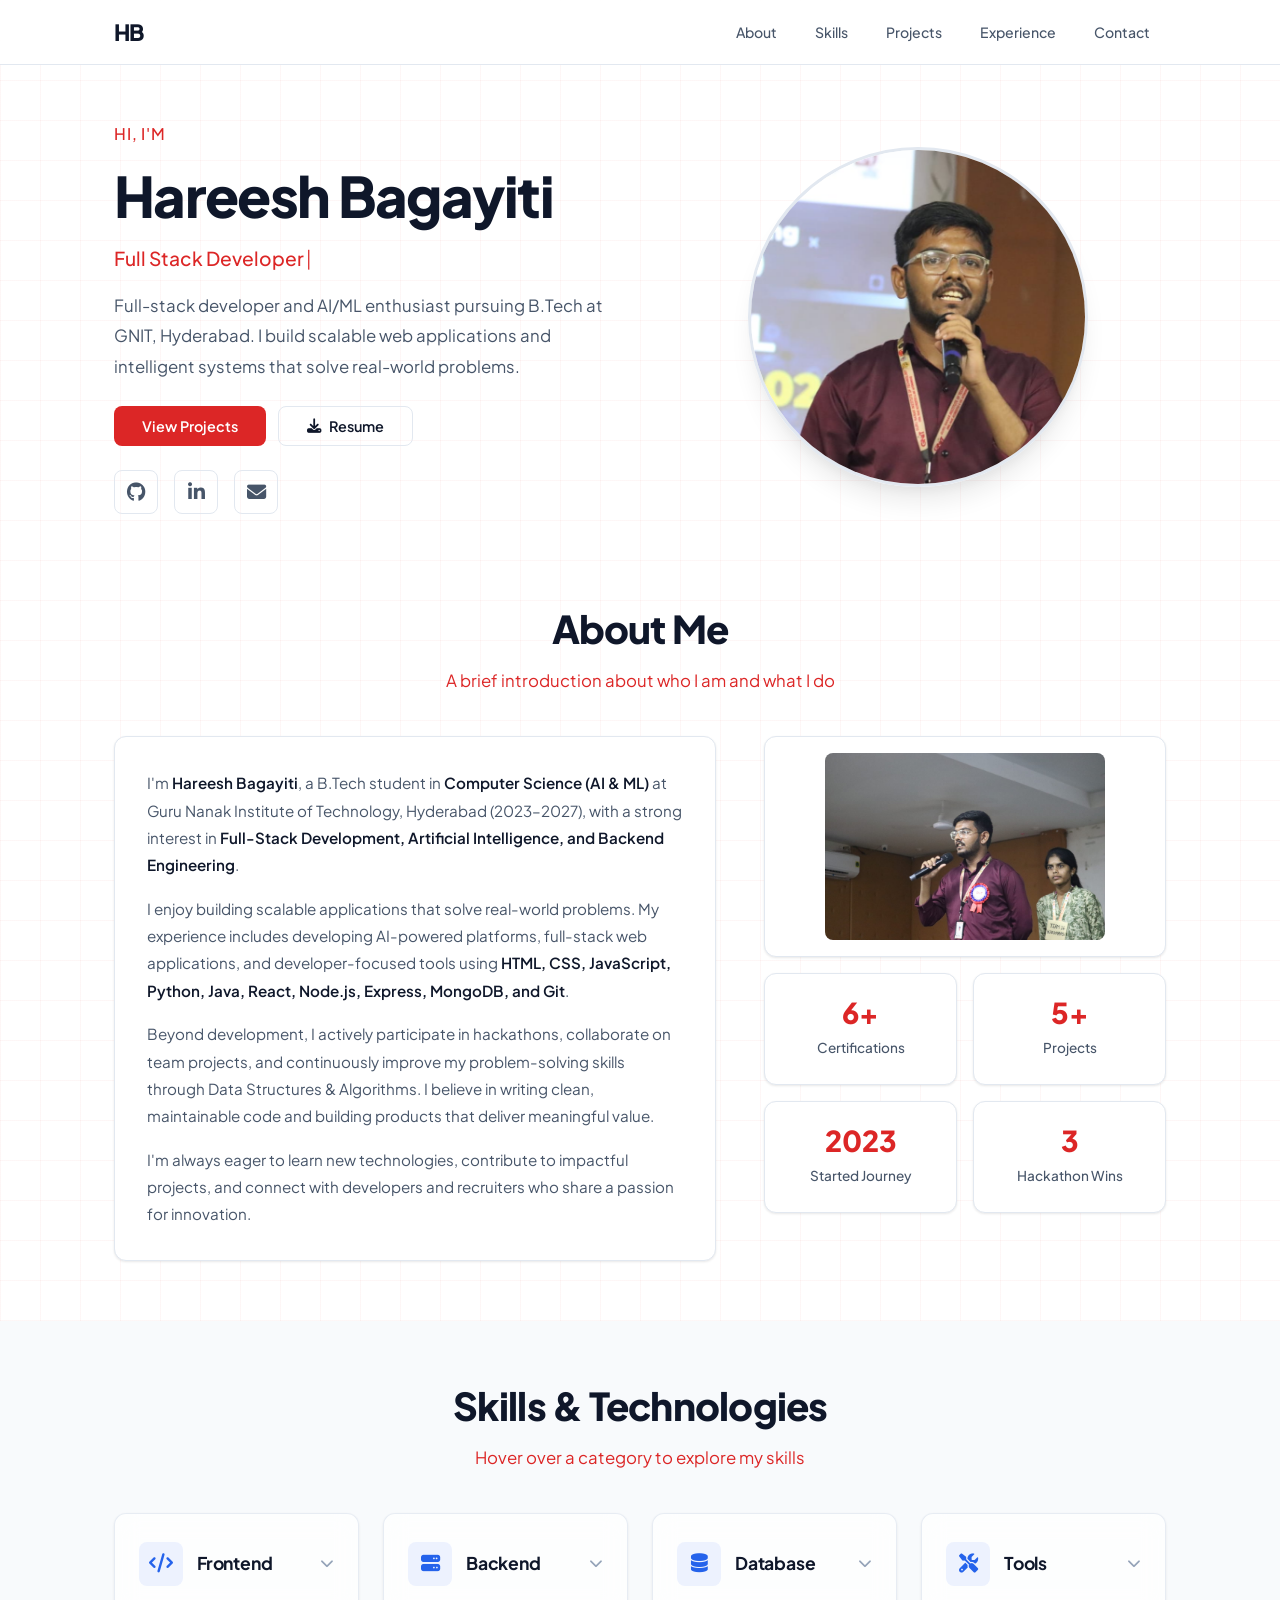
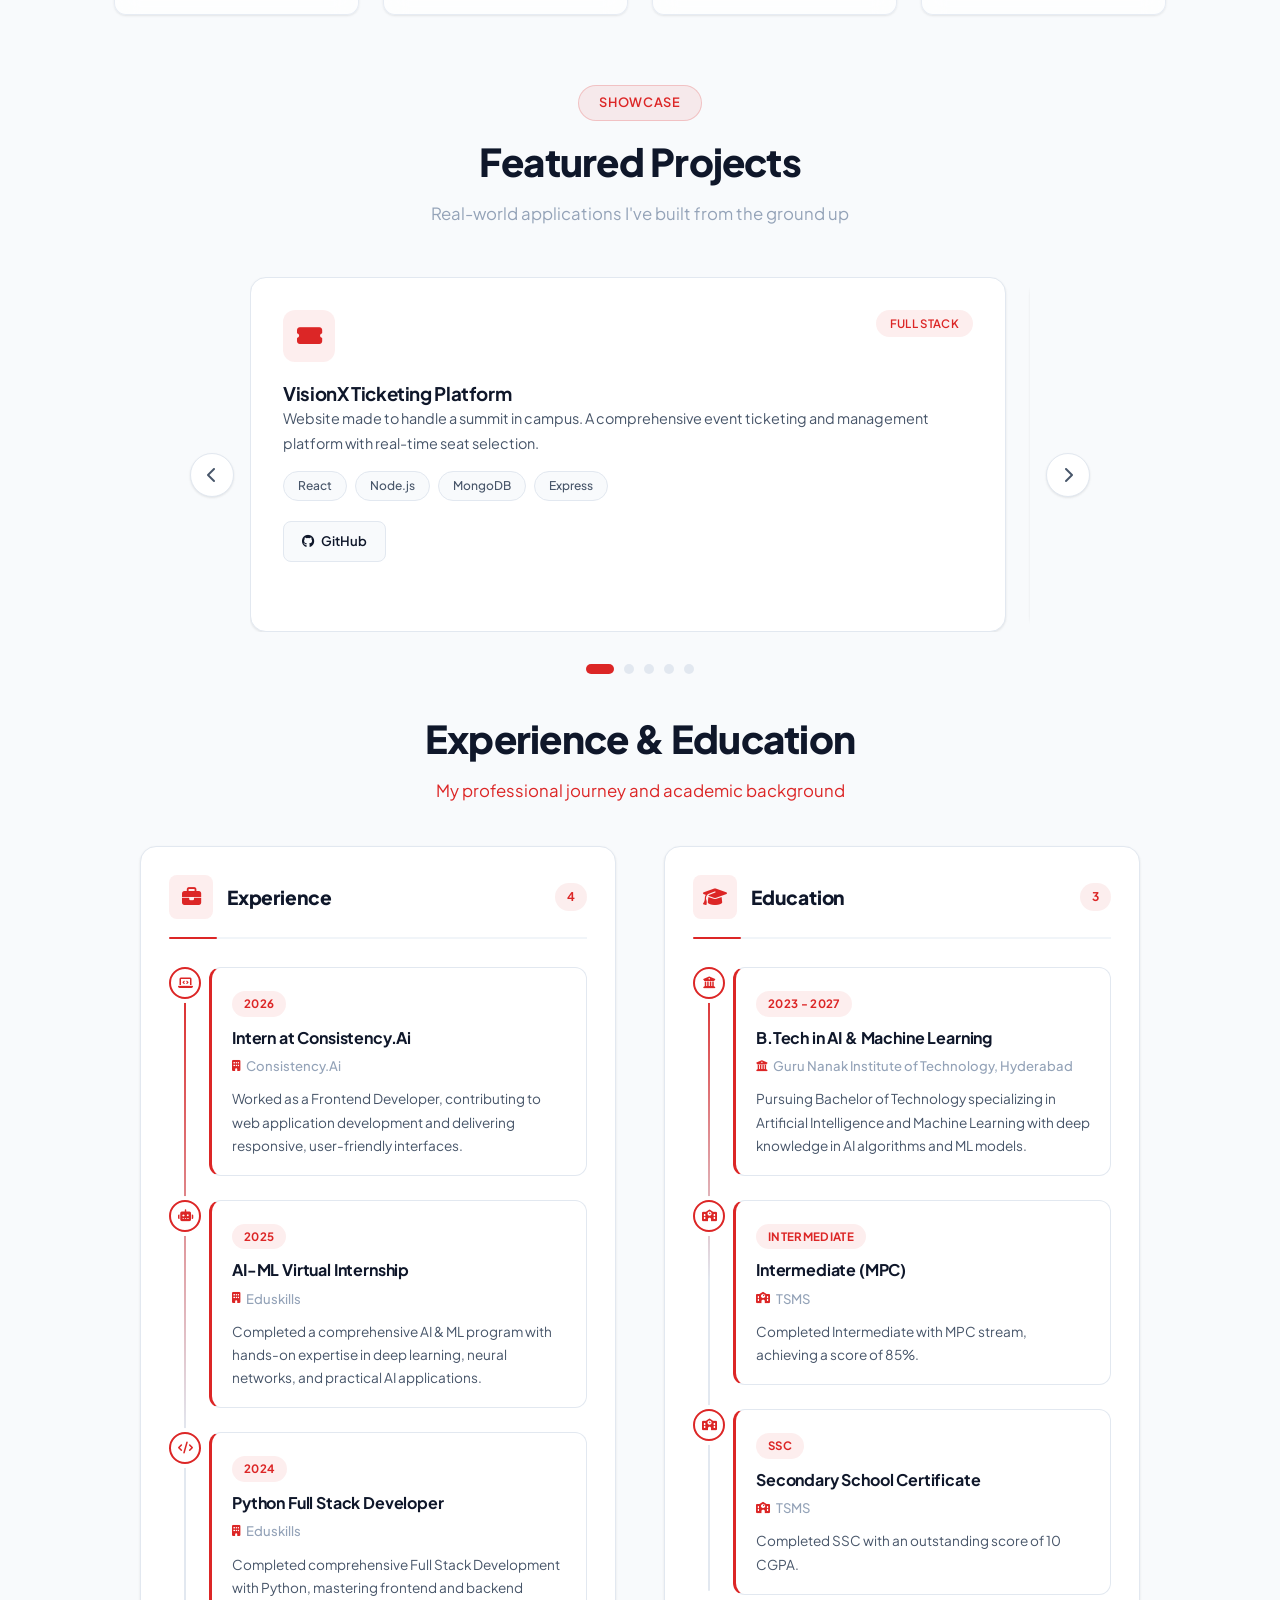
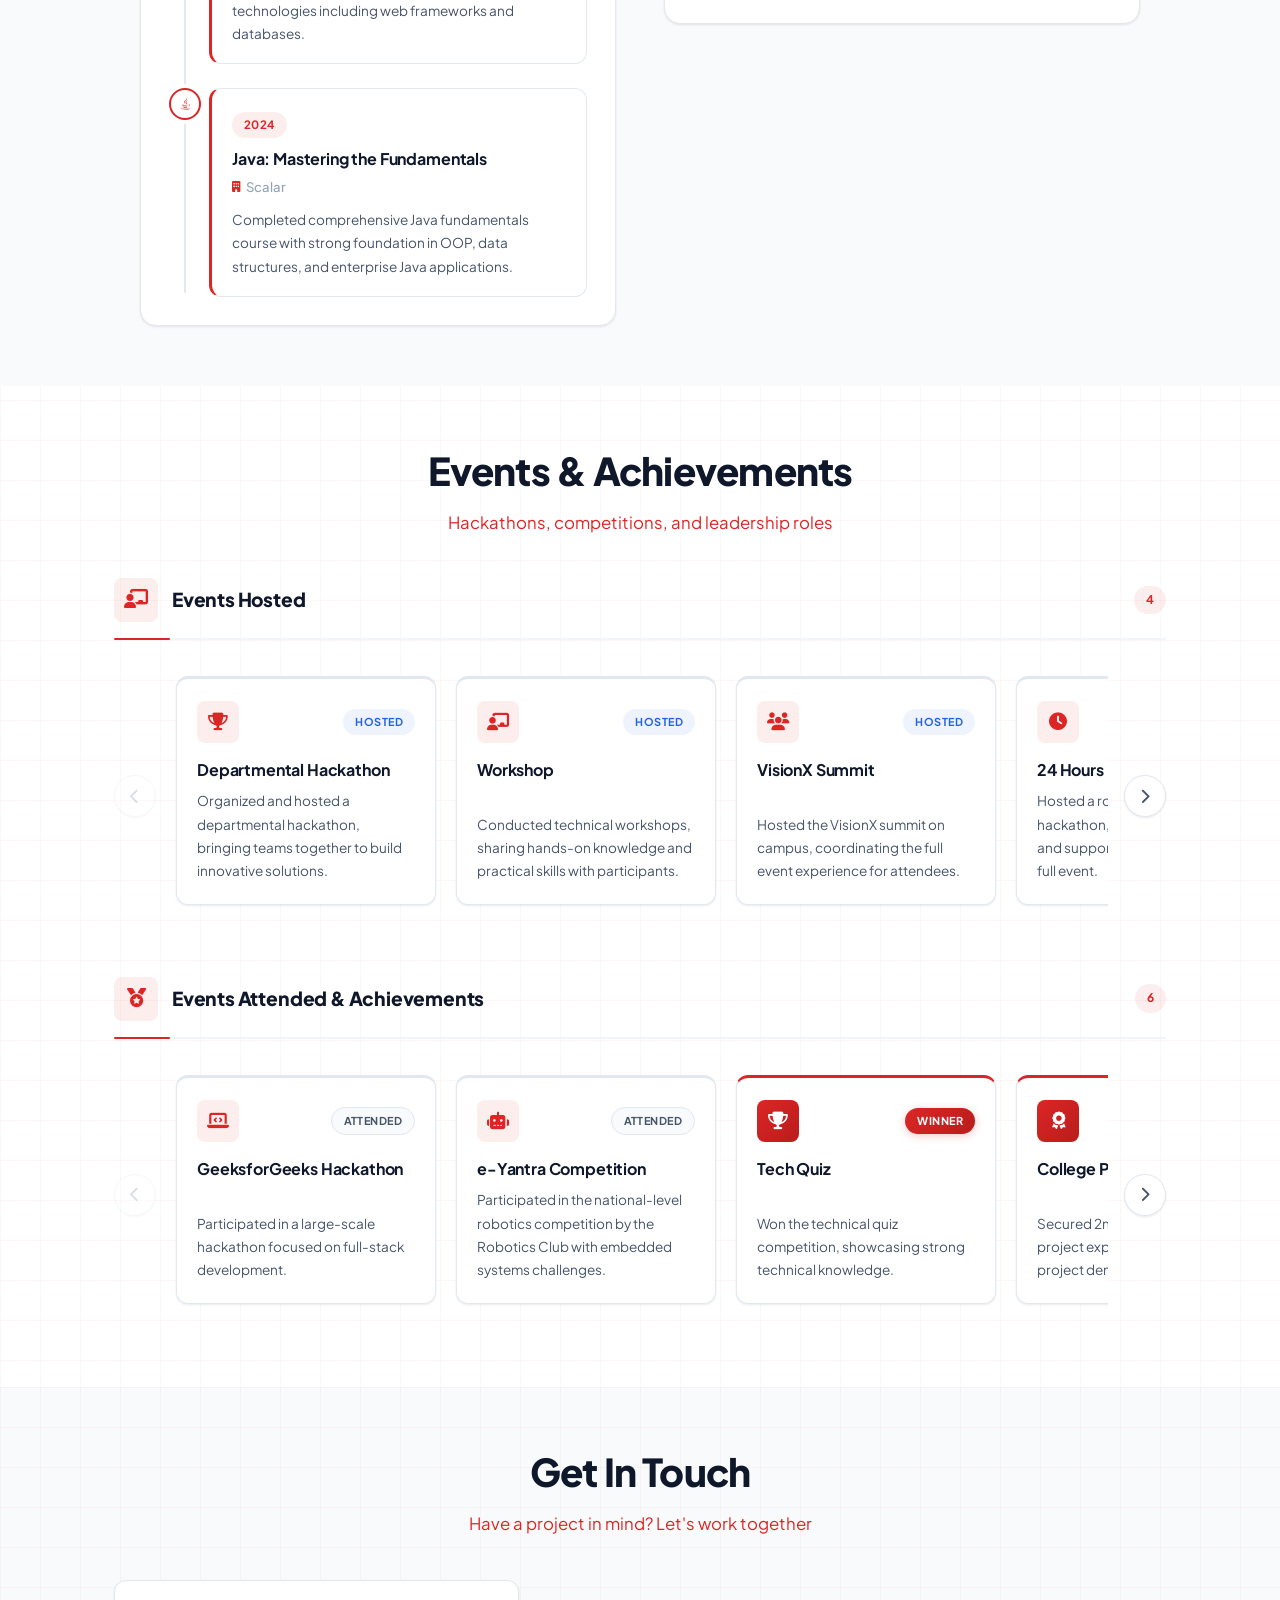
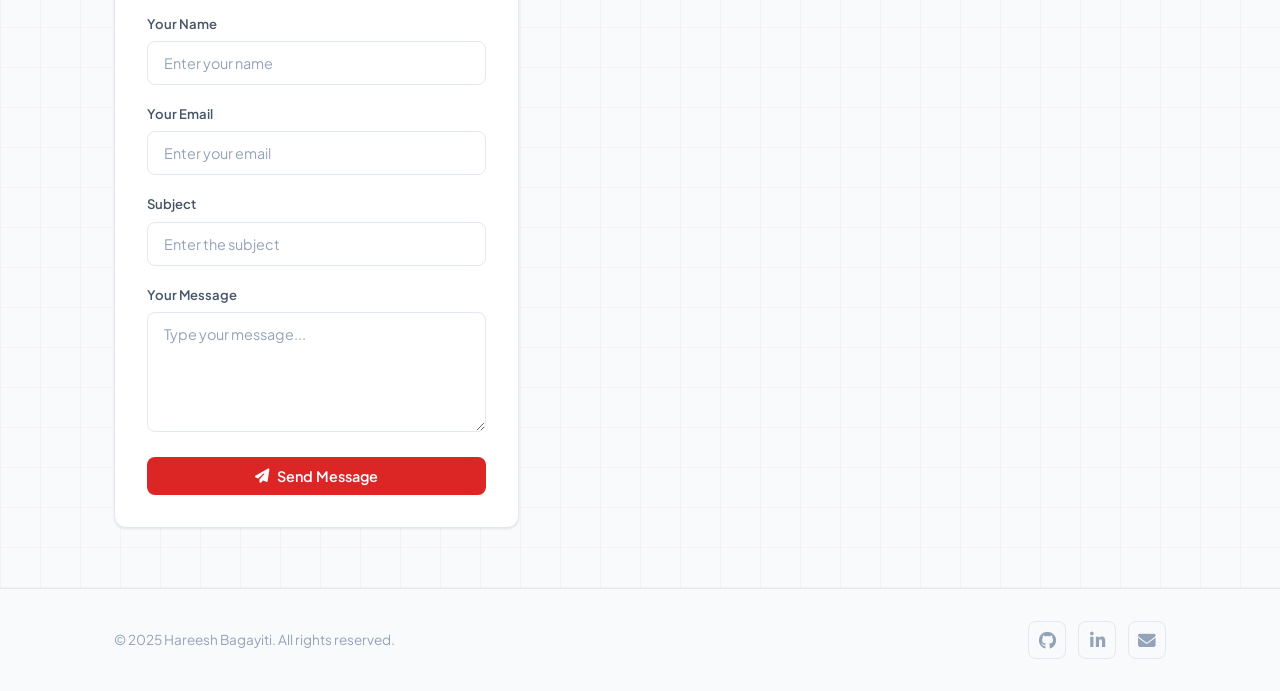
==== index.html @ c55e92d3 "Started with contact section" ====
<!DOCTYPE html>
<html lang="en">
<head>
    <meta charset="UTF-8">
    <meta name="viewport" content="width=device-width, initial-scale=1.0">
    <meta name="description" content="Hareesh Bagayiti - Full Stack Developer & AI/ML Enthusiast. Portfolio showcasing projects, skills, and experience in web development and machine learning.">
    <meta name="keywords" content="Full Stack Developer, AI/ML Developer, Python Developer, Web Development, Portfolio">
    <meta name="author" content="Hareesh Bagayiti">
    
    <!-- Open Graph -->
    <meta property="og:title" content="Hareesh Bagayiti - Full Stack Developer">
    <meta property="og:description" content="Full Stack Developer & AI/ML Enthusiast. Building scalable digital solutions.">
    <meta property="og:image" content="hareesh-photo.jpeg">
    <meta property="og:url" content="https://hareesshp.github.io/PORTFOLIO-SITE/">
    
    <title>Hareesh Bagayiti | Full Stack Developer</title>
    <link rel="canonical" href="https://hareesshp.github.io/PORTFOLIO-SITE/">
    <link rel="stylesheet" href="style.css">
    <link rel="stylesheet" href="https://cdnjs.cloudflare.com/ajax/libs/font-awesome/6.5.0/css/all.min.css">
    <link rel="preconnect" href="https://fonts.googleapis.com">
    <link rel="preconnect" href="https://fonts.gstatic.com" crossorigin>
    <link href="https://fonts.googleapis.com/css2?family=Plus+Jakarta+Sans:wght@300;400;500;600;700;800&display=swap" rel="stylesheet">
</head>
<body>
    <!-- Navigation -->
    <nav class="navbar" role="navigation" aria-label="Main navigation">
        <div class="nav-container">
            <a href="#home" class="nav-logo">HB</a>
            <ul class="nav-menu" id="navMenu">
                <li><a href="#about" class="nav-link">About</a></li>
                <li><a href="#skills" class="nav-link">Skills</a></li>
                <li><a href="#featured-projects" class="nav-link">Projects</a></li>
                <li><a href="#experience" class="nav-link">Experience</a></li>
                <li><a href="#contact" class="nav-link">Contact</a></li>
            </ul>
            <div class="nav-actions">
                <button class="mobile-menu-btn" id="mobileMenuBtn" aria-label="Toggle menu">
                    <span></span><span></span><span></span>
                </button>
            </div>
        </div>
    </nav>

    
    <!-- Hero Section -->
    <section id="home" class="hero">
        <div class="container">
            <div class="hero-content">
                <div class="hero-text">
                    <p class="hero-greeting">Hi, I'm</p>
                    <h1 class="hero-name">Hareesh Bagayiti</h1>
                    <div class="hero-role">
                        <span class="typewriter"></span><span class="cursor">|</span>
                    </div>
                    <p class="hero-description">
                        Full-stack developer and AI/ML enthusiast pursuing B.Tech at GNIT, Hyderabad. 
                        I build scalable web applications and intelligent systems that solve real-world problems.
                    </p>
                    <div class="hero-actions">
                        <a href="#featured-projects" class="btn btn-primary">View Projects</a>
                        <a href="HAREESH_RESUME.pdf" class="btn btn-outline" download>
                            <i class="fas fa-download"></i> Resume
                        </a>
                    </div>
                    <div class="hero-social">
                        <a href="https://github.com/HAREESSHP" target="_blank" rel="noopener" aria-label="GitHub">
                            <i class="fab fa-github"></i>
                        </a>
                        <a href="https://www.linkedin.com/in/hareesh-bagayiti-22b33b34b" target="_blank" rel="noopener" aria-label="LinkedIn">
                            <i class="fab fa-linkedin-in"></i>
                        </a>
                        <a href="mailto:bagayithiharish@gmail.com" aria-label="Email">
                            <i class="fas fa-envelope"></i>
                        </a>
                    </div>
                </div>
                <div class="hero-image">
                    <div class="hero-image-wrapper">
                        <img src="hareesh-photo.jpeg" alt="Hareesh Bagayiti" class="profile-photo">
                    </div>
                </div>
            </div>
        </div>
    </section>

    <!-- About Section -->
    <section id="about" class="section about">
        <div class="container">
            <div class="section-header">
                <h2 class="section-title">About Me</h2>
                <p class="section-subtitle">A brief introduction about who I am and what I do</p>
            </div>
            <div class="about-grid">
                <div class="about-card">
                    <p>
                        I'm <strong>Hareesh Bagayiti</strong>, a B.Tech student in <strong>Computer Science (AI & ML)</strong> at Guru Nanak Institute of Technology, Hyderabad (2023–2027), with a strong interest in <strong>Full-Stack Development, Artificial Intelligence, and Backend Engineering</strong>.
                    </p>
                    <p>
                        I enjoy building scalable applications that solve real-world problems. My experience includes developing AI-powered platforms, full-stack web applications, and developer-focused tools using <strong>HTML, CSS, JavaScript, Python, Java, React, Node.js, Express, MongoDB, and Git</strong>.
                    </p>
                    <p>
                        Beyond development, I actively participate in hackathons, collaborate on team projects, and continuously improve my problem-solving skills through Data Structures & Algorithms. I believe in writing clean, maintainable code and building products that deliver meaningful value.
                    </p>
                    <p>
                        I'm always eager to learn new technologies, contribute to impactful projects, and connect with developers and recruiters who share a passion for innovation.
                    </p>
                </div>
                <div class="about-right">
                    <div class="about-photo-card">
                        <div class="about-photo-wrapper">
                            <img src="l4.jpeg" alt="Hareesh Bagayiti">
                        </div>
                    </div>
                    <div class="about-stats">
                        <div class="stat-item">
                            <span class="stat-number">6+</span>
                            <span class="stat-label">Certifications</span>
                        </div>
                        <div class="stat-item">
                            <span class="stat-number">5+</span>
                            <span class="stat-label">Projects</span>
                        </div>
                        <div class="stat-item">
                            <span class="stat-number">2023</span>
                            <span class="stat-label">Started Journey</span>
                        </div>
                        <div class="stat-item">
                            <span class="stat-number">3</span>
                            <span class="stat-label">Hackathon Wins</span>
                        </div>
                    </div>
                </div>
            </div>
        </div>
    </section>

    <!-- Skills Section -->
    <section id="skills" class="section skills">
        <div class="container">
            <div class="section-header">
                <h2 class="section-title">Skills & Technologies</h2>
                <p class="section-subtitle">Hover over a category to explore my skills</p>
            </div>
            <div class="skills-categories" id="skillsCategories">
                <!-- Frontend -->
                <div class="skill-category" data-category="frontend">
                    <div class="category-header">
                        <div class="category-icon"><i class="fas fa-code"></i></div>
                        <h3 class="category-name">Frontend</h3>
                        <i class="fas fa-chevron-down category-arrow"></i>
                    </div>
                    <div class="category-techs">
                        <span class="tech-badge"><i class="fab fa-html5"></i> HTML</span>
                        <span class="tech-badge"><i class="fab fa-css3-alt"></i> CSS</span>
                        <span class="tech-badge"><i class="fab fa-js"></i> JavaScript</span>
                        <span class="tech-badge"><i class="fab fa-react"></i> React</span>
                    </div>
                </div>

                <!-- Backend -->
                <div class="skill-category" data-category="backend">
                    <div class="category-header">
                        <div class="category-icon"><i class="fas fa-server"></i></div>
                        <h3 class="category-name">Backend</h3>
                        <i class="fas fa-chevron-down category-arrow"></i>
                    </div>
                    <div class="category-techs">
                        <span class="tech-badge"><i class="fab fa-node-js"></i> Node.js</span>
                        <span class="tech-badge"><i class="fas fa-server"></i> Express.js</span>
                        <span class="tech-badge"><i class="fab fa-python"></i> Python</span>
                    </div>
                </div>

                <!-- Database -->
                <div class="skill-category" data-category="database">
                    <div class="category-header">
                        <div class="category-icon"><i class="fas fa-database"></i></div>
                        <h3 class="category-name">Database</h3>
                        <i class="fas fa-chevron-down category-arrow"></i>
                    </div>
                    <div class="category-techs">
                        <span class="tech-badge"><i class="fas fa-database"></i> SQL</span>
                        <span class="tech-badge"><i class="fas fa-database"></i> MongoDB</span>
                    </div>
                </div>

                <!-- Tools -->
                <div class="skill-category" data-category="tools">
                    <div class="category-header">
                        <div class="category-icon"><i class="fas fa-tools"></i></div>
                        <h3 class="category-name">Tools</h3>
                        <i class="fas fa-chevron-down category-arrow"></i>
                    </div>
                    <div class="category-techs">
                        <span class="tech-badge"><i class="fas fa-code"></i> VS Code</span>
                        <span class="tech-badge"><i class="fas fa-wind"></i> Windsurf</span>
                        <span class="tech-badge"><i class="fas fa-rocket"></i> Antigravity</span>
                    </div>
                </div>
            </div>
        </div>
    </section>

    <!-- Featured Projects Section -->
    <section id="featured-projects" class="featured-projects">
        <div class="container">
            <div class="fp-header">
                <span class="fp-badge">Showcase</span>
                <h2 class="fp-title">Featured Projects</h2>
                <p class="fp-subtitle">Real-world applications I've built from the ground up</p>
            </div>

            <div class="fp-carousel">
                <button class="fp-carousel-btn fp-carousel-btn-prev" id="fpPrev" aria-label="Previous project">
                    <i class="fas fa-chevron-left"></i>
                </button>
                <div class="fp-track" id="fpTrack">
                    <!-- Cards will be populated by JS -->
                </div>
                <button class="fp-carousel-btn fp-carousel-btn-next" id="fpNext" aria-label="Next project">
                    <i class="fas fa-chevron-right"></i>
                </button>
                <div class="fp-dots" id="fpDots"></div>
            </div>
        </div>

        <!-- Modal -->
        <div class="fp-modal-overlay" id="fpModalOverlay">
            <div class="fp-modal" id="fpModal">
                <button class="fp-modal-close" id="fpModalClose"><i class="fas fa-times"></i></button>
                <div class="fp-modal-content">
                    <h3 class="fp-modal-title" id="fpModalTitle"></h3>
                    <p class="fp-modal-desc" id="fpModalDesc"></p>
                    <div class="fp-modal-section">
                        <h4><i class="fas fa-exclamation-triangle"></i> Problem Solved</h4>
                        <p id="fpModalProblem"></p>
                    </div>
                    <div class="fp-modal-section">
                        <h4><i class="fas fa-lightbulb"></i> Solution</h4>
                        <p id="fpModalSolution"></p>
                    </div>
                    <div class="fp-modal-section">
                        <h4><i class="fas fa-star"></i> Key Features</h4>
                        <ul id="fpModalFeatures"></ul>
                    </div>
                    <div class="fp-modal-section">
                        <h4><i class="fas fa-code"></i> Tech Stack</h4>
                        <div class="fp-modal-tech" id="fpModalTech"></div>
                    </div>
                    <div class="fp-modal-actions" id="fpModalActions"></div>
                </div>
            </div>
        </div>
    </section>

    <!-- Experience & Education Section -->
    <section id="experience" class="section experience">
        <div class="container">
            <div class="section-header">
                <h2 class="section-title">Experience & Education</h2>
                <p class="section-subtitle">My professional journey and academic background</p>
            </div>

            <div class="exp-edu-grid">
                <!-- Experience Column -->
                <div class="exp-edu-column">
                    <div class="exp-edu-column-header">
                        <div class="exp-edu-column-icon"><i class="fas fa-briefcase"></i></div>
                        <h3>Experience</h3>
                        <span class="exp-edu-column-count">4</span>
                    </div>
                    <div class="career-timeline">
                        <div class="career-item">
                            <div class="career-marker"><i class="fas fa-laptop-code"></i></div>
                            <div class="career-card">
                                <span class="career-date">2026</span>
                                <h4 class="career-title">Intern at Consistency.Ai</h4>
                                <span class="career-org"><i class="fas fa-building"></i> Consistency.Ai</span>
                                <p class="career-desc">Worked as a Frontend Developer, contributing to web application development and delivering responsive, user-friendly interfaces.</p>
                            </div>
                        </div>
                        <div class="career-item">
                            <div class="career-marker"><i class="fas fa-robot"></i></div>
                            <div class="career-card">
                                <span class="career-date">2025</span>
                                <h4 class="career-title">AI-ML Virtual Internship</h4>
                                <span class="career-org"><i class="fas fa-building"></i> Eduskills</span>
                                <p class="career-desc">Completed a comprehensive AI & ML program with hands-on expertise in deep learning, neural networks, and practical AI applications.</p>
                            </div>
                        </div>
                        <div class="career-item">
                            <div class="career-marker"><i class="fas fa-code"></i></div>
                            <div class="career-card">
                                <span class="career-date">2024</span>
                                <h4 class="career-title">Python Full Stack Developer</h4>
                                <span class="career-org"><i class="fas fa-building"></i> Eduskills</span>
                                <p class="career-desc">Completed comprehensive Full Stack Development with Python, mastering frontend and backend technologies including web frameworks and databases.</p>
                            </div>
                        </div>
                        <div class="career-item">
                            <div class="career-marker"><i class="fab fa-java"></i></div>
                            <div class="career-card">
                                <span class="career-date">2024</span>
                                <h4 class="career-title">Java: Mastering the Fundamentals</h4>
                                <span class="career-org"><i class="fas fa-building"></i> Scalar</span>
                                <p class="career-desc">Completed comprehensive Java fundamentals course with strong foundation in OOP, data structures, and enterprise Java applications.</p>
                            </div>
                        </div>
                    </div>
                </div>

                <!-- Education Column -->
                <div class="exp-edu-column">
                    <div class="exp-edu-column-header">
                        <div class="exp-edu-column-icon"><i class="fas fa-graduation-cap"></i></div>
                        <h3>Education</h3>
                        <span class="exp-edu-column-count">3</span>
                    </div>
                    <div class="career-timeline">
                        <div class="career-item">
                            <div class="career-marker"><i class="fas fa-university"></i></div>
                            <div class="career-card">
                                <span class="career-date">2023 - 2027</span>
                                <h4 class="career-title">B.Tech in AI & Machine Learning</h4>
                                <span class="career-org"><i class="fas fa-university"></i> Guru Nanak Institute of Technology, Hyderabad</span>
                                <p class="career-desc">Pursuing Bachelor of Technology specializing in Artificial Intelligence and Machine Learning with deep knowledge in AI algorithms and ML models.</p>
                            </div>
                        </div>
                        <div class="career-item">
                            <div class="career-marker"><i class="fas fa-school"></i></div>
                            <div class="career-card">
                                <span class="career-date">Intermediate</span>
                                <h4 class="career-title">Intermediate (MPC)</h4>
                                <span class="career-org"><i class="fas fa-school"></i> TSMS</span>
                                <p class="career-desc">Completed Intermediate with MPC stream, achieving a score of 85%.</p>
                            </div>
                        </div>
                        <div class="career-item">
                            <div class="career-marker"><i class="fas fa-school"></i></div>
                            <div class="career-card">
                                <span class="career-date">SSC</span>
                                <h4 class="career-title">Secondary School Certificate</h4>
                                <span class="career-org"><i class="fas fa-school"></i> TSMS</span>
                                <p class="career-desc">Completed SSC with an outstanding score of 10 CGPA.</p>
                            </div>
                        </div>
                    </div>
                </div>
            </div>
        </div>
    </section>

    <section id="achievements" class="section achievements">
        <div class="container">
            <div class="section-header">
                <h2 class="section-title">Events & Achievements</h2>
                <p class="section-subtitle">Hackathons, competitions, and leadership roles</p>
            </div>

            <!-- Events Hosted Row -->
            <div class="ach-row">
                <div class="ach-row-header">
                    <div class="ach-row-icon"><i class="fas fa-chalkboard-teacher"></i></div>
                    <h3>Events Hosted</h3>
                    <span class="ach-row-count">4</span>
                </div>
                <div class="ach-nav-wrapper">
                    <button class="ach-nav-btn ach-nav-prev" type="button" aria-label="Previous events"><i class="fas fa-chevron-left"></i></button>
                    <div class="ach-track ach-track-hosted">
                    <div class="ach-card">
                        <div class="ach-card-top">
                            <div class="ach-card-icon"><i class="fas fa-trophy"></i></div>
                            <span class="ach-category ach-cat-hosted">Hosted</span>
                        </div>
                        <h4 class="ach-card-title">Departmental Hackathon</h4>
                        <p class="ach-card-desc">Organized and hosted a departmental hackathon, bringing teams together to build innovative solutions.</p>
                    </div>
                    <div class="ach-card">
                        <div class="ach-card-top">
                            <div class="ach-card-icon"><i class="fas fa-chalkboard-teacher"></i></div>
                            <span class="ach-category ach-cat-hosted">Hosted</span>
                        </div>
                        <h4 class="ach-card-title">Workshop</h4>
                        <p class="ach-card-desc">Conducted technical workshops, sharing hands-on knowledge and practical skills with participants.</p>
                    </div>
                    <div class="ach-card">
                        <div class="ach-card-top">
                            <div class="ach-card-icon"><i class="fas fa-users"></i></div>
                            <span class="ach-category ach-cat-hosted">Hosted</span>
                        </div>
                        <h4 class="ach-card-title">VisionX Summit</h4>
                        <p class="ach-card-desc">Hosted the VisionX summit on campus, coordinating the full event experience for attendees.</p>
                    </div>
                    <div class="ach-card">
                        <div class="ach-card-top">
                            <div class="ach-card-icon"><i class="fas fa-clock"></i></div>
                            <span class="ach-category ach-cat-hosted">Hosted</span>
                        </div>
                        <h4 class="ach-card-title">24 Hours Hackathon</h4>
                        <p class="ach-card-desc">Hosted a round-the-clock hackathon, driving participation and supporting teams through the full event.</p>
                    </div>
                    </div>
                    <button class="ach-nav-btn ach-nav-next" type="button" aria-label="Next events"><i class="fas fa-chevron-right"></i></button>
                </div>
            </div>

            <!-- Events Attended & Achievements Row -->
            <div class="ach-row ach-row-achievements">
                <div class="ach-row-header">
                    <div class="ach-row-icon"><i class="fas fa-medal"></i></div>
                    <h3>Events Attended & Achievements</h3>
                    <span class="ach-row-count">6</span>
                </div>
                <div class="ach-nav-wrapper">
                    <button class="ach-nav-btn ach-nav-prev" type="button" aria-label="Previous achievements"><i class="fas fa-chevron-left"></i></button>
                    <div class="ach-track ach-track-attended">
                    <div class="ach-card">
                        <div class="ach-card-top">
                            <div class="ach-card-icon"><i class="fas fa-laptop-code"></i></div>
                            <span class="ach-category ach-cat-attended">Attended</span>
                        </div>
                        <h4 class="ach-card-title">GeeksforGeeks Hackathon</h4>
                        <p class="ach-card-desc">Participated in a large-scale hackathon focused on full-stack development.</p>
                    </div>
                    <div class="ach-card">
                        <div class="ach-card-top">
                            <div class="ach-card-icon"><i class="fas fa-robot"></i></div>
                            <span class="ach-category ach-cat-attended">Attended</span>
                        </div>
                        <h4 class="ach-card-title">e-Yantra Competition</h4>
                        <p class="ach-card-desc">Participated in the national-level robotics competition by the Robotics Club with embedded systems challenges.</p>
                    </div>
                    <div class="ach-card ach-card-winner">
                        <div class="ach-card-top">
                            <div class="ach-card-icon"><i class="fas fa-trophy"></i></div>
                            <span class="ach-category ach-cat-win">Winner</span>
                        </div>
                        <h4 class="ach-card-title">Tech Quiz</h4>
                        <p class="ach-card-desc">Won the technical quiz competition, showcasing strong technical knowledge.</p>
                    </div>
                    <div class="ach-card ach-card-winner">
                        <div class="ach-card-top">
                            <div class="ach-card-icon"><i class="fas fa-award"></i></div>
                            <span class="ach-category ach-cat-win">2nd Place</span>
                        </div>
                        <h4 class="ach-card-title">College Project Expo</h4>
                        <p class="ach-card-desc">Secured 2nd place at the college project expo with a standout project demonstration.</p>
                    </div>
                    <div class="ach-card ach-card-winner">
                        <div class="ach-card-top">
                            <div class="ach-card-icon"><i class="fas fa-trophy"></i></div>
                            <span class="ach-category ach-cat-win">Top 3</span>
                        </div>
                        <h4 class="ach-card-title">TKR Hackathon</h4>
                        <p class="ach-card-desc">Finished in the top 3 at the TKR hackathon with a strong team performance.</p>
                    </div>
                    <div class="ach-card">
                        <div class="ach-card-top">
                            <div class="ach-card-icon"><i class="fas fa-code"></i></div>
                            <span class="ach-category ach-cat-attended">Attended</span>
                        </div>
                        <h4 class="ach-card-title">Technidhi Hackathon</h4>
                        <p class="ach-card-desc">Participated in the Technidhi hackathon, tackling real-world problem statements.</p>
                    </div>
                    </div>
                    <button class="ach-nav-btn ach-nav-next" type="button" aria-label="Next achievements"><i class="fas fa-chevron-right"></i></button>
                </div>
            </div>
        </div>
    </section>

    <section id="contact" class="section contact">
        <div class="container">
            <div class="section-header">
                <h2 class="section-title">Get In Touch</h2>
                <p class="section-subtitle">Have a project in mind? Let's work together</p>
            </div>
            <div class="contact-grid contact-grid-single">
                <form class="contact-form" id="contactForm" novalidate>
                    <div class="form-row">
                        <label class="form-label" for="cfName">Your Name</label>
                        <input type="text" id="cfName" name="name" placeholder="Enter your name" required>
                        <span class="form-error" data-error-for="name"></span>
                    </div>
                    <div class="form-row">
                        <label class="form-label" for="cfEmail">Your Email</label>
                        <input type="email" id="cfEmail" name="email" placeholder="Enter your email" required>
                        <span class="form-error" data-error-for="email"></span>
                    </div>
                    <div class="form-row">
                        <label class="form-label" for="cfSubject">Subject</label>
                        <input type="text" id="cfSubject" name="subject" placeholder="Enter the subject" required>
                        <span class="form-error" data-error-for="subject"></span>
                    </div>
                    <div class="form-row">
                        <label class="form-label" for="cfMessage">Your Message</label>
                        <textarea id="cfMessage" name="message" placeholder="Type your message..." rows="5" required></textarea>
                        <span class="form-error" data-error-for="message"></span>
                    </div>
                    <div class="form-status" id="formStatus" role="alert" aria-live="polite"></div>
                    <button type="submit" class="btn btn-primary btn-block">
                        <i class="fas fa-paper-plane"></i> Send Message
                    </button>
                </form>
            </div>
        </div>
    </section>

    <footer class="footer">
        <div class="container">
            <div class="footer-content">
                <p>&copy; 2025 Hareesh Bagayiti. All rights reserved.</p>
                <div class="footer-social">
                    <a href="https://github.com/HAREESSHP" target="_blank" rel="noopener" aria-label="GitHub">
                        <i class="fab fa-github"></i>
                    </a>
                    <a href="https://www.linkedin.com/in/hareesh-bagayiti-22b33b34b" target="_blank" rel="noopener" aria-label="LinkedIn">
                        <i class="fab fa-linkedin-in"></i>
                    </a>
                    <a href="mailto:bagayithiharish@gmail.com" aria-label="Email">
                        <i class="fas fa-envelope"></i>
                    </a>
                </div>
            </div>
        </div>
    </footer>

    <button id="scrollTop" class="scroll-top-btn" aria-label="Scroll to top">
        <i class="fas fa-arrow-up"></i>
    </button>

    <script src="script.js"></script>
</body>
</html>
---- style.css ----
/* ============================================
   PROFESSIONAL PORTFOLIO - CLEAN & MODERN
   Hareesh Bagayiti - Full Stack Developer
   ============================================ */

/* ---------- CSS Variables ---------- */
:root {
    --primary: #dc2626;
    --primary-dark: #b91c1c;
    --primary-light: #ef4444;
    --primary-bg: rgba(220, 38, 38, 0.08);
    --accent: #f59e0b;
    --success: #10b981;
    --blue: #2563eb;
    --blue-bg: rgba(37, 99, 235, 0.08);
    
    --bg: #ffffff;
    --bg-secondary: #f8fafc;
    --bg-card: #ffffff;
    --text: #0f172a;
    --text-secondary: #475569;
    --text-muted: #94a3b8;
    --border: #e2e8f0;
    --border-light: #f1f5f9;
    --shadow: 0 1px 3px rgba(0, 0, 0, 0.06), 0 1px 2px rgba(0, 0, 0, 0.04);
    --shadow-md: 0 4px 6px -1px rgba(0, 0, 0, 0.07), 0 2px 4px -1px rgba(0, 0, 0, 0.04);
    --shadow-lg: 0 10px 15px -3px rgba(0, 0, 0, 0.08), 0 4px 6px -2px rgba(0, 0, 0, 0.04);
    --shadow-xl: 0 20px 25px -5px rgba(0, 0, 0, 0.08), 0 10px 10px -5px rgba(0, 0, 0, 0.04);
    
    --radius: 12px;
    --radius-sm: 8px;
    --radius-lg: 16px;
    --radius-xl: 24px;
    
    --transition: 0.2s ease;
    --transition-slow: 0.3s ease;
    
    --font: 'Plus Jakarta Sans', -apple-system, BlinkMacSystemFont, 'Segoe UI', Roboto, sans-serif;
    --max-width: 1100px;
}

/* ---------- Reset & Base ---------- */
*, *::before, *::after {
    margin: 0;
    padding: 0;
    box-sizing: border-box;
}

html {
    scroll-behavior: smooth;
    -webkit-font-smoothing: antialiased;
    -moz-osx-font-smoothing: grayscale;
}

body {
    font-family: var(--font);
    background-color: var(--bg);
    background-image: 
        linear-gradient(rgba(220, 38, 38, 0.04) 1px, transparent 1px),
        linear-gradient(90deg, rgba(220, 38, 38, 0.04) 1px, transparent 1px);
    background-size: 40px 40px;
    color: var(--text);
    line-height: 1.7;
    overflow-x: hidden;
}
::selection {
    background: var(--primary);
    color: white;
}
img {
    max-width: 100%;
    height: auto;
    display: block;
}
a {
    color: var(--primary);
    text-decoration: none;
    transition: color var(--transition);
}
a:hover {
    color: var(--primary-dark);
}
.container {
    max-width: var(--max-width);
    margin: 0 auto;
    padding: 0 24px;
}

/* ---------- Typography ---------- */
h1, h2, h3, h4, h5, h6 {
    line-height: 1.3;
    font-weight: 700;
    letter-spacing: -0.02em;
}

p {
    color: var(--text-secondary);
    line-height: 1.8;
}

/* ---------- Navigation ---------- */
.navbar {
    position: fixed;
    top: 0;
    left: 0;
    right: 0;
    z-index: 1000;
    background: rgba(255, 255, 255, 0.9);
    backdrop-filter: blur(16px);
    -webkit-backdrop-filter: blur(16px);
    border-bottom: 1px solid var(--border);
    transition: box-shadow var(--transition-slow);
}

.navbar.scrolled {
    box-shadow: var(--shadow-md);
}

.nav-container {
    max-width: var(--max-width);
    margin: 0 auto;
    padding: 0 24px;
    display: flex;
    justify-content: space-between;
    align-items: center;
    height: 64px;
}

.nav-logo {
    font-size: 1.4rem;
    font-weight: 800;
    color: var(--text);
    letter-spacing: -0.03em;
    text-decoration: none;
    padding: 8px 0;
}

.nav-logo:hover {
    color: var(--primary);
}

.nav-menu {
    display: flex;
    list-style: none;
    gap: 6px;
    align-items: center;
    margin-left: auto;
}

.nav-link {
    color: var(--text-secondary);
    font-size: 0.88rem;
    font-weight: 500;
    padding: 8px 16px;
    border-radius: var(--radius-sm);
    transition: all var(--transition);
    text-decoration: none;
    white-space: nowrap;
    position: relative;
}

.nav-link::after {
    content: '';
    position: absolute;
    bottom: 2px;
    left: 50%;
    transform: translateX(-50%);
    width: 0;
    height: 2px;
    background: var(--primary);
    border-radius: 2px;
    transition: width var(--transition);
}

.nav-link:hover {
    color: var(--primary);
    background: var(--primary-bg);
}

.nav-link:hover::after {
    width: 60%;
}

.nav-actions {
    display: flex;
    align-items: center;
    gap: 8px;
}

/* Mobile Menu Button */
.mobile-menu-btn {
    display: none;
    flex-direction: column;
    gap: 5px;
    background: none;
    border: none;
    cursor: pointer;
    padding: 8px;
    border-radius: var(--radius-sm);
    transition: background var(--transition);
}

.mobile-menu-btn:hover {
    background: var(--primary-bg);
}

.mobile-menu-btn span {
    display: block;
    width: 20px;
    height: 2px;
    background: var(--text);
    border-radius: 2px;
    transition: all 0.3s ease;
    transform-origin: center;
}

.mobile-menu-btn.active span:nth-child(1) {
    transform: rotate(45deg) translate(5px, 5px);
}

.mobile-menu-btn.active span:nth-child(2) {
    opacity: 0;
    transform: translateX(-10px);
}

.mobile-menu-btn.active span:nth-child(3) {
    transform: rotate(-45deg) translate(5px, -5px);
}

/* ---------- Hero Section ---------- */
.hero {
    min-height: 0;
    display: flex;
    align-items: center;
    padding: 120px 0 30px;
    position: relative;
}

.hero-content {
    display: grid;
    grid-template-columns: 1fr 1fr;
    gap: 60px;
    align-items: center;
}

.hero-text {
    display: flex;
    flex-direction: column;
    gap: 16px;
}

.hero-greeting {
    font-size: 1rem;
    font-weight: 500;
    color: var(--primary);
    text-transform: uppercase;
    letter-spacing: 0.05em;
}

.hero-name {
    font-size: clamp(2.5rem, 5vw, 3.5rem);
    font-weight: 800;
    color: var(--text);
    line-height: 1.1;
    letter-spacing: -0.03em;
}

.hero-role {
    font-size: 1.2rem;
    font-weight: 500;
    color: var(--text-secondary);
    min-height: 1.8rem;
}

.typewriter {
    color: var(--primary);
}

.cursor {
    display: inline-block;
    color: var(--primary);
    animation: blink 0.8s step-end infinite;
    font-weight: 300;
    margin-left: 2px;
}

@keyframes blink {
    0%, 100% { opacity: 1; }
    50% { opacity: 0; }
}

.hero-description {
    font-size: 1.05rem;
    color: var(--text-secondary);
    max-width: 540px;
    line-height: 1.8;
}

.hero-actions {
    display: flex;
    gap: 12px;
    margin-top: 8px;
    flex-wrap: wrap;
}

.hero-social {
    display: flex;
    gap: 16px;
    margin-top: 8px;
}

.hero-social a {
    width: 44px;
    height: 44px;
    border-radius: var(--radius-sm);
    border: 1px solid var(--border);
    display: flex;
    align-items: center;
    justify-content: center;
    color: var(--text-secondary);
    font-size: 1.2rem;
    transition: all var(--transition);
}

.hero-social a:hover {
    border-color: var(--primary);
    color: var(--primary);
    background: var(--primary-bg);
    transform: translateY(-2px);
}

.hero-image {
    display: flex;
    justify-content: center;
    align-items: center;
}

.hero-image-wrapper {
    width: 340px;
    height: 340px;
    border-radius: 50%;
    overflow: hidden;
    border: 3px solid var(--border);
    box-shadow: var(--shadow-xl);
    transition: all var(--transition-slow);
}

.hero-image-wrapper:hover {
    border-color: var(--primary);
    transform: scale(1.02);
}

.profile-photo {
    width: 100%;
    height: 100%;
    object-fit: cover;
}

/* ---------- Buttons ---------- */
.btn {
    display: inline-flex;
    align-items: center;
    gap: 8px;
    padding: 12px 28px;
    border-radius: var(--radius-sm);
    font-size: 0.9rem;
    font-weight: 600;
    font-family: var(--font);
    cursor: pointer;
    transition: all var(--transition);
    border: none;
    text-decoration: none;
    line-height: 1;
}

.btn-primary {
    background: var(--primary);
    color: white;
}

.btn-primary:hover {
    background: var(--primary-dark);
    color: white;
    transform: translateY(-1px);
    box-shadow: var(--shadow-md);
}

.btn-outline {
    background: transparent;
    color: var(--text);
    border: 1.5px solid var(--border);
}

.btn-outline:hover {
    border-color: var(--primary);
    color: var(--primary);
    background: var(--primary-bg);
    transform: translateY(-1px);
}

.btn-block {
    width: 100%;
    justify-content: center;
}

/* ---------- Section Styles ---------- */
.section {
    padding: 60px 0;
    transition: background var(--transition-slow);
}

.section:nth-child(even) {
    background: var(--bg-secondary);
}

.section-header {
    text-align: center;
    margin-bottom: 40px;
}

.section-title {
    font-size: clamp(1.8rem, 3vw, 2.5rem);
    font-weight: 800;
    color: var(--text);
    margin-bottom: 12px;
}

.section-subtitle {
    font-size: 1.05rem;
    color: #dc2626;
    max-width: 500px;
    margin: 0 auto;
}

/* ---------- About Section ---------- */
.about-grid {
    display: grid;
    grid-template-columns: 1.5fr 1fr;
    gap: 48px;
    align-items: start;
}

.about-card {
    background: var(--bg-card);
    border: 1px solid var(--border);
    border-radius: var(--radius);
    padding: 32px;
    transition: all var(--transition-slow);
    box-shadow: var(--shadow);
}

.about-card:hover {
    box-shadow: var(--shadow-md);
    border-color: var(--border);
}

.about-card p {
    margin-bottom: 16px;
    font-size: 0.95rem;
}

.about-card p:last-child {
    margin-bottom: 0;
}

.about-card strong {
    color: var(--text);
    font-weight: 600;
}

.about-right {
    display: flex;
    flex-direction: column;
    gap: 16px;
}

.about-photo-card {
    background: var(--bg-card);
    border: 1px solid var(--border);
    border-radius: var(--radius);
    padding: 16px;
    box-shadow: var(--shadow);
    text-align: center;
}

.about-photo-wrapper {
    width: 100%;
    max-width: 280px;
    margin: 0 auto;
    border-radius: var(--radius-sm);
    overflow: hidden;
}

.about-photo-wrapper img {
    width: 100%;
    height: auto;
    display: block;
    object-fit: cover;
}

.about-stats {
    display: grid;
    grid-template-columns: 1fr 1fr;
    gap: 16px;
}

.stat-item {
    background: var(--bg-card);
    border: 1px solid var(--border);
    border-radius: var(--radius);
    padding: 24px;
    text-align: center;
    transition: all var(--transition-slow);
    box-shadow: var(--shadow);
}

.stat-item:hover {
    transform: translateY(-2px);
    box-shadow: var(--shadow-md);
    border-color: var(--primary);
}

.stat-number {
    display: block;
    font-size: 1.8rem;
    font-weight: 800;
    color: var(--primary);
    line-height: 1;
    margin-bottom: 6px;
}

.stat-label {
    font-size: 0.85rem;
    color: var(--text-secondary);
    font-weight: 500;
}

/* ---------- Skills Section ---------- */
.skills-categories {
    display: grid;
    grid-template-columns: repeat(auto-fit, minmax(240px, 1fr));
    gap: 24px;
}

.skill-category {
    background: rgba(255, 255, 255, 0.75);
    backdrop-filter: blur(12px);
    -webkit-backdrop-filter: blur(12px);
    border: 1px solid rgba(226, 232, 240, 0.8);
    border-radius: var(--radius);
    padding: 28px 24px;
    transition: all 0.35s ease;
    box-shadow: var(--shadow);
    cursor: default;
    position: relative;
    overflow: hidden;
}

.skill-category::before {
    content: '';
    position: absolute;
    top: 0;
    left: 0;
    right: 0;
    bottom: 0;
    background: linear-gradient(135deg, rgba(37, 99, 235, 0.04), transparent 60%);
    opacity: 0;
    transition: opacity 0.35s ease;
    pointer-events: none;
    border-radius: inherit;
}

.skill-category:hover {
    transform: translateY(-8px) scale(1.08);
    padding: 36px 32px;
    box-shadow: 0 20px 40px rgba(37, 99, 235, 0.15), var(--shadow-xl);
    border-color: rgba(37, 99, 235, 0.3);
}

.skill-category:hover::before {
    opacity: 1;
}

.category-header {
    display: flex;
    align-items: center;
    gap: 14px;
    margin-bottom: 0;
    transition: margin-bottom 0.35s ease;
}

.skill-category:hover .category-header {
    margin-bottom: 20px;
}

.category-icon {
    width: 44px;
    height: 44px;
    border-radius: var(--radius-sm);
    background: var(--blue-bg);
    display: flex;
    align-items: center;
    justify-content: center;
    font-size: 1.2rem;
    color: var(--blue);
    transition: all 0.35s ease;
    flex-shrink: 0;
}

.skill-category:hover .category-icon {
    background: var(--blue);
    color: white;
    transform: scale(1.05);
}

.category-name {
    font-size: 1.1rem;
    font-weight: 700;
    color: var(--text);
    flex: 1;
    letter-spacing: -0.01em;
}

.category-arrow {
    font-size: 0.85rem;
    color: var(--text-muted);
    transition: transform 0.35s ease, color 0.35s ease;
}

.skill-category:hover .category-arrow {
    transform: rotate(180deg);
    color: var(--blue);
}

/* Technology Badges */
.category-techs {
    display: flex;
    flex-wrap: wrap;
    gap: 10px;
    opacity: 0;
    transform: translateY(12px);
    transition: opacity 0.4s ease, transform 0.4s ease;
    pointer-events: none;
    max-height: 0;
    overflow: hidden;
}

.skill-category:hover .category-techs {
    opacity: 1;
    transform: translateY(0);
    pointer-events: auto;
    max-height: 200px;
}

.tech-badge {
    display: inline-block;
    padding: 6px 18px;
    font-size: 0.82rem;
    font-weight: 600;
    color: var(--text-secondary);
    background: rgba(255, 255, 255, 0.85);
    border: 1px solid var(--border);
    border-radius: 20px;
    transition: all 0.25s ease;
    user-select: none;
    opacity: 0;
    transform: translateY(6px);
}

.skill-category:hover .tech-badge {
    opacity: 1;
    transform: translateY(0);
}

.skill-category:hover .tech-badge:nth-child(1) { transition-delay: 0.05s; }
.skill-category:hover .tech-badge:nth-child(2) { transition-delay: 0.1s; }
.skill-category:hover .tech-badge:nth-child(3) { transition-delay: 0.15s; }
.skill-category:hover .tech-badge:nth-child(4) { transition-delay: 0.2s; }

.tech-badge i {
    margin-right: 6px;
    font-size: 0.85rem;
}

.tech-badge:hover {
    background: var(--blue);
    color: white;
    border-color: var(--blue);
    transform: translateY(-2px) !important;
    box-shadow: 0 4px 12px rgba(37, 99, 235, 0.2);
}

/* ---------- Experience & Education ---------- */
.section.experience {
    padding-top: 20px;
}

.exp-edu-grid {
    display: grid;
    grid-template-columns: 1fr 1fr;
    gap: 48px;
    align-items: start;
    max-width: 1000px;
    margin: 0 auto;
}

.exp-edu-column {
    background: var(--bg-card);
    border: 1px solid var(--border);
    border-radius: var(--radius-lg);
    padding: 28px;
    box-shadow: var(--shadow);
    transition: all var(--transition-slow);
}

.exp-edu-column:hover {
    box-shadow: var(--shadow-lg);
}

.exp-edu-column-header {
    display: flex;
    align-items: center;
    gap: 14px;
    margin-bottom: 28px;
    padding-bottom: 18px;
    border-bottom: 2px solid var(--border-light);
    position: relative;
}

.exp-edu-column-header::after {
    content: '';
    position: absolute;
    bottom: -2px;
    left: 0;
    width: 48px;
    height: 2px;
    background: var(--primary);
    border-radius: 2px;
}

.exp-edu-column-icon {
    width: 44px;
    height: 44px;
    border-radius: var(--radius-sm);
    background: var(--primary-bg);
    display: flex;
    align-items: center;
    justify-content: center;
    font-size: 1.2rem;
    color: var(--primary);
    flex-shrink: 0;
}

.exp-edu-column-header h3 {
    font-size: 1.2rem;
    font-weight: 800;
    color: var(--text);
    flex: 1;
    letter-spacing: -0.01em;
}

.exp-edu-column-count {
    font-size: 0.75rem;
    font-weight: 700;
    color: var(--primary);
    background: var(--primary-bg);
    padding: 4px 12px;
    border-radius: 20px;
    letter-spacing: 0.02em;
}

/* Career Timeline inside columns */
.career-timeline {
    position: relative;
    padding-left: 40px;
}

.career-timeline::before {
    content: '';
    position: absolute;
    left: 15px;
    top: 4px;
    bottom: 4px;
    width: 2px;
    background: linear-gradient(180deg, var(--primary), var(--border), var(--border));
    border-radius: 2px;
}

.career-item {
    position: relative;
    margin-bottom: 24px;
}

.career-item:last-child {
    margin-bottom: 0;
}

.career-marker {
    position: absolute;
    left: -40px;
    top: 0;
    width: 32px;
    height: 32px;
    border-radius: 50%;
    background: var(--bg-card);
    border: 2px solid var(--primary);
    display: flex;
    align-items: center;
    justify-content: center;
    font-size: 0.75rem;
    color: var(--primary);
    z-index: 1;
    transition: all var(--transition-slow);
    box-shadow: 0 0 0 4px var(--bg-card);
}

.career-item:hover .career-marker {
    background: var(--primary);
    color: white;
    transform: scale(1.1);
    box-shadow: 0 0 0 4px var(--primary-bg);
}

.career-card {
    background: var(--bg-card);
    border: 1px solid var(--border);
    border-left: 3px solid var(--primary);
    border-radius: var(--radius);
    padding: 20px 20px 18px;
    transition: all var(--transition-slow);
}

.career-card:hover {
    box-shadow: var(--shadow-md);
    transform: translateX(4px);
    border-color: var(--primary);
}

.career-date {
    display: inline-block;
    font-size: 0.72rem;
    font-weight: 700;
    color: var(--primary);
    background: var(--primary-bg);
    padding: 3px 12px;
    border-radius: 20px;
    margin-bottom: 10px;
    letter-spacing: 0.03em;
    text-transform: uppercase;
}

.career-title {
    font-size: 1rem;
    font-weight: 700;
    color: var(--text);
    margin-bottom: 6px;
    letter-spacing: -0.01em;
    line-height: 1.4;
}

.career-org {
    font-size: 0.82rem;
    font-weight: 500;
    color: var(--text-muted);
    margin-bottom: 10px;
    display: flex;
    align-items: center;
    gap: 6px;
}

.career-org i {
    font-size: 0.7rem;
    color: var(--primary);
}

.career-desc {
    font-size: 0.85rem;
    color: var(--text-secondary);
    line-height: 1.7;
    margin: 0;
}

/* ---------- Achievements (Events & Achievements) ---------- */
.ach-row {
    max-width: 1100px;
    margin: 0 auto 48px;
}

.ach-row:last-child {
    margin-bottom: 0;
}

.ach-row-header {
    display: flex;
    align-items: center;
    gap: 14px;
    margin-bottom: 24px;
    padding-bottom: 16px;
    border-bottom: 2px solid var(--border-light);
    position: relative;
}

.ach-row-header::after {
    content: '';
    position: absolute;
    bottom: -2px;
    left: 0;
    width: 56px;
    height: 2px;
    background: var(--primary);
    border-radius: 2px;
}

.ach-row-icon {
    width: 44px;
    height: 44px;
    border-radius: var(--radius-sm);
    background: var(--primary-bg);
    display: flex;
    align-items: center;
    justify-content: center;
    font-size: 1.2rem;
    color: var(--primary);
    flex-shrink: 0;
}

.ach-row-header h3 {
    font-size: 1.2rem;
    font-weight: 800;
    color: var(--text);
    flex: 1;
    letter-spacing: -0.01em;
}

.ach-row-count {
    font-size: 0.75rem;
    font-weight: 700;
    color: var(--primary);
    background: var(--primary-bg);
    padding: 4px 12px;
    border-radius: 20px;
    letter-spacing: 0.02em;
}

/* Navigation wrapper + buttons */
.ach-nav-wrapper {
    display: flex;
    align-items: center;
    gap: 16px;
    position: relative;
}

.ach-nav-btn {
    flex-shrink: 0;
    width: 42px;
    height: 42px;
    border-radius: 50%;
    border: 1px solid var(--border);
    background: var(--bg-card);
    color: var(--text-secondary);
    cursor: pointer;
    display: flex;
    align-items: center;
    justify-content: center;
    font-size: 0.95rem;
    transition: all var(--transition);
    box-shadow: var(--shadow);
    z-index: 2;
}

.ach-nav-btn:hover {
    border-color: var(--primary);
    color: var(--primary);
    background: var(--primary-bg);
    transform: scale(1.08);
}

.ach-nav-btn:active {
    transform: scale(0.95);
}

.ach-nav-btn:disabled {
    opacity: 0.35;
    cursor: not-allowed;
    transform: none;
    border-color: var(--border);
    background: var(--bg-card);
    color: var(--text-muted);
}

/* Horizontal track with connector line */
.ach-track {
    display: flex;
    gap: 20px;
    overflow-x: auto;
    scroll-behavior: smooth;
    -webkit-overflow-scrolling: touch;
    padding: 12px 4px 24px;
    position: relative;
    scrollbar-width: thin;
    scrollbar-color: var(--border) transparent;
    flex: 1;
    min-width: 0;
}

.ach-track::-webkit-scrollbar { height: 6px; }
.ach-track::-webkit-scrollbar-track { background: transparent; }
.ach-track::-webkit-scrollbar-thumb {
    background: var(--border);
    border-radius: 3px;
}
.ach-track::-webkit-scrollbar-thumb:hover {
    background: var(--text-muted);
}

/* Card - circular orbit motion */
@keyframes achOrbit {
    0%, 100% { transform: translate(0, 0) rotate(0deg); }
    25%      { transform: translate(8px, -8px) rotate(0.6deg); }
    50%      { transform: translate(0, -12px) rotate(0deg); }
    75%      { transform: translate(-8px, -8px) rotate(-0.6deg); }
}

.ach-card {
    flex: 0 0 260px;
    max-width: 260px;
    background: var(--bg-card);
    border: 1px solid var(--border);
    border-top: 3px solid var(--border);
    border-radius: var(--radius);
    padding: 22px 20px;
    transition: box-shadow var(--transition-slow), border-color var(--transition-slow);
    box-shadow: var(--shadow);
    position: relative;
    display: flex;
    flex-direction: column;
    animation: achOrbit 5s ease-in-out infinite;
    will-change: transform;
}

.ach-card:nth-child(1) { animation-delay: 0s; }
.ach-card:nth-child(2) { animation-delay: 0.4s; }
.ach-card:nth-child(3) { animation-delay: 0.8s; }
.ach-card:nth-child(4) { animation-delay: 1.2s; }
.ach-card:nth-child(5) { animation-delay: 1.6s; }
.ach-card:nth-child(6) { animation-delay: 2s; }

.ach-card:hover {
    animation-play-state: paused;
    transform: translateY(-5px) scale(1.02);
    box-shadow: var(--shadow-md);
    border-color: var(--primary);
    border-top-color: var(--primary);
}

.ach-card-top {
    display: flex;
    justify-content: space-between;
    align-items: center;
    margin-bottom: 16px;
}

.ach-card-icon {
    width: 42px;
    height: 42px;
    border-radius: var(--radius-sm);
    background: var(--primary-bg);
    display: flex;
    align-items: center;
    justify-content: center;
    font-size: 1.1rem;
    color: var(--primary);
    transition: all var(--transition);
    flex-shrink: 0;
}

.ach-card:hover .ach-card-icon {
    background: var(--primary);
    color: white;
    transform: scale(1.05);
}

.ach-category {
    font-size: 0.68rem;
    font-weight: 700;
    padding: 4px 12px;
    border-radius: 20px;
    letter-spacing: 0.04em;
    text-transform: uppercase;
    white-space: nowrap;
}

.ach-cat-hosted {
    color: var(--blue);
    background: var(--blue-bg);
}

.ach-cat-attended {
    color: var(--text-secondary);
    background: var(--bg-secondary);
    border: 1px solid var(--border);
}

.ach-cat-win {
    color: white;
    background: linear-gradient(135deg, var(--primary), var(--primary-dark));
    box-shadow: 0 2px 8px rgba(220, 38, 38, 0.25);
}

/* Winner card accent */
.ach-card-winner {
    border-top: 3px solid var(--primary);
}

.ach-card-winner .ach-card-icon {
    background: linear-gradient(135deg, var(--primary), var(--primary-dark));
    color: white;
}

.ach-card-title {
    font-size: 1rem;
    font-weight: 700;
    color: var(--text);
    margin-bottom: 8px;
    letter-spacing: -0.01em;
    line-height: 1.4;
}

.ach-card-desc {
    font-size: 0.85rem;
    color: var(--text-secondary);
    line-height: 1.7;
    margin-top: auto;
}

/* ---------- Contact Section ---------- */
.contact-grid {
    display: grid;
    grid-template-columns: 1fr 1.5fr;
    gap: 40px;
    align-items: start;
}

.contact-info {
    display: grid;
    gap: 16px;
}

.contact-item {
    background: var(--bg-card);
    border: 1px solid var(--border);
    border-radius: var(--radius);
    padding: 24px;
    text-align: center;
    transition: all var(--transition-slow);
    box-shadow: var(--shadow);
}

.contact-item:hover {
    transform: translateY(-2px);
    box-shadow: var(--shadow-md);
    border-color: var(--primary);
}

.contact-item-icon {
    width: 48px;
    height: 48px;
    border-radius: 50%;
    background: var(--primary-bg);
    display: flex;
    align-items: center;
    justify-content: center;
    font-size: 1.2rem;
    color: var(--primary);
    margin: 0 auto 12px;
}

.contact-item h3 {
    font-size: 0.9rem;
    font-weight: 600;
    margin-bottom: 6px;
}

.contact-item p,
.contact-item a {
    font-size: 0.85rem;
    color: var(--text-secondary);
}

.contact-item a:hover {
    color: var(--primary);
}

.section.contact {
    background-image: 
        linear-gradient(rgba(220, 38, 38, 0.04) 1px, transparent 1px),
        linear-gradient(90deg, rgba(220, 38, 38, 0.04) 1px, transparent 1px);
    background-size: 40px 40px;
    background-color: var(--bg-secondary);
}

.contact-form {
    background: var(--bg-card);
    border: 1px solid var(--border);
    border-radius: var(--radius);
    padding: 32px;
    box-shadow: var(--shadow);
}

.form-row {
    margin-bottom: 18px;
}

.form-row:last-of-type {
    margin-bottom: 20px;
}

.form-label {
    display: block;
    font-size: 0.82rem;
    font-weight: 600;
    color: var(--text-secondary);
    margin-bottom: 6px;
}

.contact-form input,
.contact-form textarea {
    width: 100%;
    padding: 12px 16px;
    background: var(--bg);
    border: 1.5px solid var(--border);
    border-radius: var(--radius-sm);
    color: var(--text);
    font-family: var(--font);
    font-size: 0.9rem;
    transition: border-color var(--transition), box-shadow var(--transition);
    outline: none;
}

.contact-form input::placeholder,
.contact-form textarea::placeholder {
    color: var(--text-muted);
}

.contact-form input:focus,
.contact-form textarea:focus {
    border-color: var(--primary);
    box-shadow: 0 0 0 3px var(--primary-bg);
}

.contact-form input.invalid,
.contact-form textarea.invalid {
    border-color: var(--primary);
    background: rgba(220, 38, 38, 0.03);
}

.contact-form textarea {
    resize: vertical;
    min-height: 120px;
}

/* Form error messages */
.form-error {
    display: none;
    font-size: 0.78rem;
    color: var(--primary);
    margin-top: 6px;
    font-weight: 500;
}

.form-error.show {
    display: block;
    animation: fadeInUp 0.25s ease;
}

/* Form status box */
.form-status {
    display: none;
    padding: 14px 16px;
    border-radius: var(--radius-sm);
    font-size: 0.85rem;
    font-weight: 600;
    margin-bottom: 18px;
    line-height: 1.5;
    align-items: center;
    gap: 10px;
}

.form-status.show {
    display: flex;
}

.form-status.success {
    background: rgba(16, 185, 129, 0.08);
    border: 1px solid rgba(16, 185, 129, 0.3);
    color: #0f9d75;
}

.form-status.error {
    background: rgba(220, 38, 38, 0.08);
    border: 1px solid rgba(220, 38, 38, 0.3);
    color: var(--primary-dark);
}

.form-status i {
    font-size: 1rem;
    flex-shrink: 0;
}

/* ---------- Footer ---------- */
.footer {
    border-top: 1px solid var(--border);
    padding: 32px 0;
    background: var(--bg-secondary);
}

.footer-content {
    display: flex;
    justify-content: space-between;
    align-items: center;
    flex-wrap: wrap;
    gap: 16px;
}

.footer-content p {
    font-size: 0.85rem;
    color: var(--text-muted);
}

.footer-social {
    display: flex;
    gap: 12px;
}

.footer-social a {
    width: 38px;
    height: 38px;
    border-radius: var(--radius-sm);
    border: 1px solid var(--border);
    display: flex;
    align-items: center;
    justify-content: center;
    color: var(--text-muted);
    font-size: 1.1rem;
    transition: all var(--transition);
}

.footer-social a:hover {
    border-color: var(--primary);
    color: var(--primary);
    background: var(--primary-bg);
    transform: translateY(-2px);
}

/* ---------- Scroll to Top ---------- */
.scroll-top-btn {
    position: fixed;
    bottom: 28px;
    right: 28px;
    width: 44px;
    height: 44px;
    border-radius: var(--radius-sm);
    background: var(--bg-card);
    border: 1px solid var(--border);
    color: var(--text-secondary);
    display: none;
    align-items: center;
    justify-content: center;
    cursor: pointer;
    font-size: 1.1rem;
    z-index: 999;
    box-shadow: var(--shadow-md);
    transition: all var(--transition);
}

.scroll-top-btn.show {
    display: flex;
    animation: fadeInUp 0.3s ease;
}

.scroll-top-btn:hover {
    border-color: var(--primary);
    color: var(--primary);
    background: var(--primary-bg);
    transform: translateY(-2px);
}

@keyframes fadeInUp {
    from { opacity: 0; transform: translateY(10px); }
    to { opacity: 1; transform: translateY(0); }
}

/* ---------- Success Message ---------- */
.form-success {
    text-align: center;
    padding: 40px 20px;
}

.form-success i {
    font-size: 3rem;
    color: var(--success);
    margin-bottom: 16px;
}

.form-success h3 {
    font-size: 1.3rem;
    margin-bottom: 8px;
}

.form-success p {
    font-size: 0.9rem;
    color: var(--text-secondary);
}

/* ---------- Responsive 1024px ---------- */
@media (max-width: 1024px) {
    .hero-content { gap: 40px; }
    .hero-image-wrapper { width: 280px; height: 280px; }
    .exp-edu-grid { gap: 32px; }
    .exp-edu-column { padding: 24px; }
}

/* ---------- Responsive 768px ---------- */
@media (max-width: 768px) {
    .nav-menu {
        display: none;
        position: absolute;
        top: 64px;
        left: 0;
        right: 0;
        background: var(--bg);
        border-bottom: 1px solid var(--border);
        border-top: 1px solid var(--border-light);
        flex-direction: column;
        padding: 12px 16px;
        gap: 4px;
        box-shadow: var(--shadow-lg);
        animation: slideDown 0.25s ease;
    }

    @keyframes slideDown {
        from { opacity: 0; transform: translateY(-8px); }
        to { opacity: 1; transform: translateY(0); }
    }

    .nav-menu.active { display: flex; }
    .nav-menu li { width: 100%; }
    .nav-link {
        display: block;
        padding: 12px 16px;
        border-radius: var(--radius-sm);
        border: none;
        font-size: 0.95rem;
        font-weight: 600;
        text-align: center;
    }
    .nav-link:active { background: var(--primary-bg); color: var(--primary); }
    .mobile-menu-btn { display: flex; }

    .hero { padding: 100px 0 60px; min-height: auto; }
    .hero-content { grid-template-columns: 1fr; gap: 32px; text-align: center; }
    .hero-description { max-width: 100%; }
    .hero-actions { justify-content: center; }
    .hero-social { justify-content: center; }
    .hero-image-wrapper { width: 240px; height: 240px; }
    .hero-image { order: -1; }
    .about-grid { grid-template-columns: 1fr; gap: 32px; }
    .section { padding: 60px 0; }
    .section-header { margin-bottom: 40px; }
    .contact-grid { grid-template-columns: 1fr; }
    .exp-edu-grid { grid-template-columns: 1fr; gap: 32px; }
    .exp-edu-column { padding: 20px; }
    .career-timeline { padding-left: 36px; }
    .career-marker { left: -36px; width: 28px; height: 28px; font-size: 0.7rem; }
    .career-timeline::before { left: 14px; }
    .ach-row { margin-bottom: 40px; }
    .ach-card { flex: 0 0 240px; max-width: 240px; }
}

/* ---------- Responsive 480px ---------- */
@media (max-width: 480px) {
    .container { padding: 0 16px; }
    .hero { padding: 80px 0 40px; }
    .hero-image-wrapper { width: 200px; height: 200px; }
    .hero-actions { flex-direction: column; align-items: center; }
    .hero-actions .btn { width: 100%; justify-content: center; }
    .section { padding: 48px 0; }
    .skills-categories { grid-template-columns: 1fr; gap: 16px; }
    .skill-category { padding: 20px 18px; }
    .skill-category:hover .category-header { margin-bottom: 16px; }
    .category-header { gap: 12px; }
    .category-icon { width: 38px; height: 38px; font-size: 1rem; }
    .category-name { font-size: 1rem; }
    .tech-badge { font-size: 0.78rem; padding: 5px 14px; }
    .about-stats { grid-template-columns: 1fr 1fr; gap: 12px; }
    .stat-item { padding: 16px; }
    .stat-number { font-size: 1.4rem; }
    .contact-form { padding: 24px 20px; }
    .footer-content { flex-direction: column; text-align: center; }
    .exp-edu-column-header { margin-bottom: 20px; }
    .career-timeline { padding-left: 32px; }
    .career-marker { left: -32px; width: 26px; height: 26px; font-size: 0.65rem; }
    .career-timeline::before { left: 13px; }
    .career-card { padding: 16px 14px; }
    .career-title { font-size: 0.95rem; }
    .career-desc { font-size: 0.82rem; }
    .ach-row { margin-bottom: 32px; }
    .ach-row-header { margin-bottom: 20px; }
    .ach-card { flex: 0 0 220px; max-width: 220px; padding: 18px 16px; }
    .ach-card-title { font-size: 0.95rem; }
    .ach-card-desc { font-size: 0.8rem; }
}

/* ---------- Utility ---------- */
.hidden { display: none; }

/* ============================================
   FEATURED PROJECTS - SPOTLIGHT CAROUSEL
   ============================================ */
.featured-projects {
    position: relative;
    background: var(--bg-secondary);
    padding: 10px 0 20px;
    overflow: hidden;
}

.fp-header {
    text-align: center;
    margin-bottom: 48px;
}

.fp-badge {
    display: inline-block;
    padding: 6px 20px;
    background: var(--primary-bg);
    border: 1px solid rgba(220, 38, 38, 0.2);
    border-radius: 20px;
    color: var(--primary);
    font-size: 0.8rem;
    font-weight: 600;
    letter-spacing: 0.05em;
    text-transform: uppercase;
    margin-bottom: 16px;
}

.fp-title {
    font-size: clamp(1.8rem, 3vw, 2.5rem);
    font-weight: 800;
    color: var(--text);
    margin-bottom: 12px;
}

.fp-subtitle {
    font-size: 1.05rem;
    color: var(--text-muted);
    max-width: 500px;
    margin: 0 auto;
}

/* Carousel */
.fp-carousel {
    position: relative;
    max-width: 900px;
    width: 100%;
    margin: 0 auto;
    padding: 0 60px;
    box-sizing: border-box;
}

.fp-track {
    display: flex;
    gap: 24px;
    overflow: hidden;
    scroll-behavior: smooth;
    -webkit-overflow-scrolling: touch;
    width: 100%;
}

.fp-card {
    flex: 0 0 calc(100% - 24px);
    max-width: calc(100% - 24px);
    flex-shrink: 0;
    background: var(--bg-card);
    border: 1px solid var(--border);
    border-radius: var(--radius-lg);
    padding: 32px;
    box-shadow: var(--shadow);
    transition: all var(--transition-slow);
    cursor: pointer;
    position: relative;
    overflow-wrap: break-word;
    word-wrap: break-word;
    hyphens: auto;
    box-sizing: border-box;
}

.fp-card-desc {
    font-size: 0.9rem;
    color: var(--text-secondary);
    line-height: 1.7;
    margin-bottom: 16px;
    overflow-wrap: break-word;
    word-wrap: break-word;
}

.fp-card-tech {
    display: flex;
    flex-wrap: wrap;
    gap: 8px;
    margin-bottom: 20px;
}

.fp-card-tech span {
    font-size: 0.75rem;
    font-weight: 500;
    color: var(--text-secondary);
    background: var(--bg-secondary);
    border: 1px solid var(--border);
    padding: 4px 14px;
    border-radius: 16px;
    transition: all var(--transition);
    white-space: nowrap;
    max-width: 100%;
    overflow: hidden;
    text-overflow: ellipsis;
}

.fp-card-tech span:hover {
    background: var(--primary);
    color: white;
    border-color: var(--primary);
}

.fp-card-footer {
    display: flex;
    gap: 12px;
    flex-wrap: wrap;
}

.fp-card-footer a {
    display: inline-flex;
    align-items: center;
    gap: 6px;
    padding: 8px 18px;
    border-radius: var(--radius-sm);
    font-size: 0.82rem;
    font-weight: 600;
    transition: all var(--transition);
    text-decoration: none;
    white-space: nowrap;
}

.fp-card:hover {
    box-shadow: var(--shadow-lg);
    border-color: var(--primary);
    transform: translateY(-4px);
}

.fp-card-header {
    display: flex;
    justify-content: space-between;
    align-items: flex-start;
    margin-bottom: 20px;
}

.fp-card-icon {
    width: 52px;
    height: 52px;
    border-radius: var(--radius);
    background: var(--primary-bg);
    display: flex;
    align-items: center;
    justify-content: center;
    font-size: 1.4rem;
    color: var(--primary);
}

.fp-card-category {
    font-size: 0.72rem;
    font-weight: 600;
    color: var(--primary);
    background: var(--primary-bg);
    padding: 4px 14px;
    border-radius: 20px;
    text-transform: uppercase;
    letter-spacing: 0.03em;
}

.fp-card-hint {
    text-align: center;
    margin-top: 16px;
    font-size: 0.78rem;
    color: var(--text-muted);
    display: flex;
    align-items: center;
    justify-content: center;
    gap: 6px;
    opacity: 0;
    transform: translateY(4px);
    transition: all 0.3s ease;
}

.fp-card:hover .fp-card-hint {
    opacity: 1;
    transform: translateY(0);
}

.fp-card-hint i {
    font-size: 0.7rem;
    animation: fpHintPulse 1.5s ease-in-out infinite;
}

@keyframes fpHintPulse {
    0%, 100% { transform: translateY(0); opacity: 0.5; }
    50% { transform: translateY(-2px); opacity: 1; }
}

.fp-btn-gh {
    background: var(--bg-secondary);
    border: 1px solid var(--border);
    color: var(--text);
}

.fp-btn-gh:hover {
    border-color: var(--primary);
    color: var(--primary);
    background: var(--primary-bg);
}

.fp-btn-ld {
    background: var(--primary);
    color: white;
}

.fp-btn-ld:hover {
    background: var(--primary-dark);
    color: white;
}

/* Carousel Buttons */
.fp-carousel-btn {
    position: absolute;
    top: 50%;
    transform: translateY(-50%);
    width: 44px;
    height: 44px;
    border-radius: 50%;
    border: 1px solid var(--border);
    background: var(--bg-card);
    color: var(--text-secondary);
    cursor: pointer;
    display: flex;
    align-items: center;
    justify-content: center;
    font-size: 1rem;
    transition: all var(--transition);
    box-shadow: var(--shadow);
    z-index: 2;
}

.fp-carousel-btn:hover {
    border-color: var(--primary);
    color: var(--primary);
    background: var(--primary-bg);
    transform: translateY(-50%) scale(1.05);
}

.fp-carousel-btn-prev { left: 0; }
.fp-carousel-btn-next { right: 0; }

/* Dots */
.fp-dots {
    display: flex;
    justify-content: center;
    gap: 10px;
    margin-top: 32px;
}

.fp-dot {
    width: 10px;
    height: 10px;
    border-radius: 50%;
    background: var(--border);
    border: none;
    cursor: pointer;
    transition: all var(--transition);
    padding: 0;
}

.fp-dot.active {
    background: var(--primary);
    width: 28px;
    border-radius: 5px;
}

.fp-dot:hover {
    background: var(--text-muted);
}

/* Premium Modal */
.fp-modal-overlay {
    position: fixed;
    inset: 0;
    background: rgba(0, 0, 0, 0.5);
    backdrop-filter: blur(12px);
    -webkit-backdrop-filter: blur(12px);
    z-index: 2000;
    display: flex;
    align-items: center;
    justify-content: center;
    opacity: 0;
    pointer-events: none;
    transition: opacity 0.4s ease;
}

.fp-modal-overlay.open {
    opacity: 1;
    pointer-events: auto;
}

.fp-modal {
    width: 560px;
    max-height: 85vh;
    overflow-y: auto;
    background: linear-gradient(145deg, #ffffff, #f8fafc);
    border: 1px solid rgba(220, 38, 38, 0.1);
    border-radius: 28px;
    padding: 44px 40px;
    position: relative;
    transform: scale(0.92) translateY(20px);
    transition: all 0.5s cubic-bezier(0.16, 1, 0.3, 1);
    box-shadow: 
        0 25px 60px rgba(0, 0, 0, 0.15),
        0 0 0 1px rgba(220, 38, 38, 0.05),
        inset 0 1px 0 rgba(255, 255, 255, 0.8);
}

.fp-modal-overlay.open .fp-modal {
    transform: scale(1) translateY(0);
}

/* Modal header gradient accent */
.fp-modal::before {
    content: '';
    position: absolute;
    top: 0;
    left: 0;
    right: 0;
    height: 4px;
    background: linear-gradient(90deg, #dc2626, #ef4444, #f59e0b, #dc2626);
    background-size: 200% 100%;
    animation: fpModalAccent 3s linear infinite;
    border-radius: 28px 28px 0 0;
}

@keyframes fpModalAccent {
    0% { background-position: 0% 0%; }
    100% { background-position: 200% 0%; }
}

.fp-modal-close {
    position: absolute;
    top: 16px;
    right: 16px;
    width: 38px;
    height: 38px;
    border-radius: 50%;
    border: 1px solid rgba(220, 38, 38, 0.15);
    background: rgba(220, 38, 38, 0.05);
    color: var(--primary);
    cursor: pointer;
    display: flex;
    align-items: center;
    justify-content: center;
    transition: all 0.3s ease;
    font-size: 0.9rem;
    z-index: 1;
}

.fp-modal-close:hover {
    background: var(--primary);
    color: white;
    border-color: var(--primary);
    transform: rotate(90deg) scale(1.1);
    box-shadow: 0 4px 15px rgba(220, 38, 38, 0.3);
}

.fp-modal-content {
    opacity: 0;
    transform: translateY(15px);
    transition: all 0.5s cubic-bezier(0.16, 1, 0.3, 1) 0.15s;
}

.fp-modal-overlay.open .fp-modal-content {
    opacity: 1;
    transform: translateY(0);
}

.fp-modal-title {
    font-size: 1.6rem;
    font-weight: 800;
    color: var(--text);
    margin-bottom: 6px;
    letter-spacing: -0.02em;
    line-height: 1.2;
    background: linear-gradient(135deg, var(--text), var(--primary));
    -webkit-background-clip: text;
    -webkit-text-fill-color: transparent;
    background-clip: text;
}

.fp-modal-desc {
    font-size: 0.9rem;
    color: var(--text-secondary);
    line-height: 1.7;
    margin-bottom: 24px;
    padding-bottom: 20px;
    border-bottom: 1px solid var(--border);
}

.fp-modal-section {
    margin-bottom: 18px;
    background: rgba(248, 250, 252, 0.6);
    border: 1px solid var(--border-light);
    border-radius: 14px;
    padding: 16px 18px;
    transition: all 0.2s ease;
}

.fp-modal-section:hover {
    border-color: rgba(220, 38, 38, 0.15);
    background: rgba(220, 38, 38, 0.02);
}

.fp-modal-section h4 {
    font-size: 0.72rem;
    font-weight: 700;
    color: var(--primary);
    text-transform: uppercase;
    letter-spacing: 0.08em;
    margin-bottom: 8px;
    display: flex;
    align-items: center;
    gap: 8px;
}

.fp-modal-section h4 i { 
    font-size: 0.7rem; 
    width: 22px;
    height: 22px;
    border-radius: 6px;
    background: var(--primary-bg);
    display: flex;
    align-items: center;
    justify-content: center;
}

.fp-modal-section p {
    font-size: 0.85rem;
    color: var(--text-secondary);
    line-height: 1.7;
}

.fp-modal-section ul {
    list-style: none;
    padding: 0;
    display: flex;
    flex-wrap: wrap;
    gap: 8px;
}

.fp-modal-section ul li {
    font-size: 0.78rem;
    color: var(--text-secondary);
    background: linear-gradient(135deg, var(--primary-bg), rgba(220, 38, 38, 0.04));
    border: 1px solid rgba(220, 38, 38, 0.12);
    padding: 5px 14px;
    border-radius: 20px;
    transition: all 0.2s ease;
    font-weight: 500;
}

.fp-modal-section ul li:hover {
    background: var(--primary);
    color: white;
    border-color: var(--primary);
    transform: translateY(-1px);
    box-shadow: 0 4px 12px rgba(220, 38, 38, 0.2);
}

.fp-modal-tech {
    display: flex;
    flex-wrap: wrap;
    gap: 8px;
}

.fp-modal-tech span {
    font-size: 0.75rem;
    font-weight: 600;
    padding: 6px 16px;
    border-radius: 20px;
    background: linear-gradient(135deg, #f1f5f9, #e2e8f0);
    border: 1px solid var(--border);
    color: var(--text-secondary);
    transition: all 0.2s ease;
    letter-spacing: 0.01em;
}

.fp-modal-tech span:hover {
    background: linear-gradient(135deg, var(--primary), var(--primary-dark));
    color: white;
    border-color: var(--primary);
    transform: translateY(-2px);
    box-shadow: 0 4px 15px rgba(220, 38, 38, 0.25);
}

.fp-modal-actions {
    display: flex;
    gap: 12px;
    margin-top: 24px;
    padding-top: 20px;
    border-top: 1px solid var(--border);
}

.fp-modal-actions a {
    flex: 1;
    display: inline-flex;
    align-items: center;
    justify-content: center;
    gap: 8px;
    padding: 13px 20px;
    border-radius: 14px;
    font-size: 0.85rem;
    font-weight: 600;
    text-decoration: none;
    transition: all 0.3s ease;
    position: relative;
    overflow: hidden;
}

.fp-modal-actions .fp-btn-gh {
    background: var(--bg-secondary);
    border: 1px solid var(--border);
    color: var(--text);
}

.fp-modal-actions .fp-btn-gh:hover {
    border-color: var(--primary);
    color: var(--primary);
    background: var(--primary-bg);
    transform: translateY(-2px);
    box-shadow: 0 4px 15px rgba(220, 38, 38, 0.1);
}

.fp-modal-actions .fp-btn-ld {
    background: linear-gradient(135deg, var(--primary), var(--primary-dark));
    color: white;
    box-shadow: 0 4px 15px rgba(220, 38, 38, 0.2);
}

.fp-modal-actions .fp-btn-ld:hover {
    transform: translateY(-2px);
    box-shadow: 0 8px 25px rgba(220, 38, 38, 0.35);
}

/* Modal scrollbar */
.fp-modal::-webkit-scrollbar { width: 5px; }
.fp-modal::-webkit-scrollbar-track { background: transparent; }
.fp-modal::-webkit-scrollbar-thumb { 
    background: var(--border); 
    border-radius: 3px;
}
.fp-modal::-webkit-scrollbar-thumb:hover {
    background: var(--text-muted);
}

/* Responsive */
@media (max-width: 768px) {
    .fp-carousel { padding: 0 50px; }
    .fp-card { 
        padding: 24px; 
        flex: 0 0 calc(100% - 24px);
        max-width: calc(100% - 24px);
    }
    .fp-card-desc { font-size: 0.85rem; }
    .fp-modal { width: 90%; padding: 28px 24px; }
}

@media (max-width: 480px) {
    .fp-carousel { padding: 0 36px; }
    .fp-card { 
        flex: 0 0 100%;
        max-width: 100%;
        border-radius: var(--radius); 
        padding: 20px 16px;
    }
    .fp-card-title { font-size: 1.05rem; }
    .fp-card-desc { font-size: 0.82rem; }
    .fp-card-tech span { 
        font-size: 0.7rem; 
        padding: 3px 10px; 
    }
    .fp-card-footer { flex-direction: column; }
    .fp-card-footer a { 
        padding: 7px 14px; 
        font-size: 0.78rem; 
        justify-content: center;
        width: 100%;
        box-sizing: border-box;
    }
    .fp-carousel-btn { display: none; }
    .fp-modal { width: 92%; padding: 24px 18px; }
}
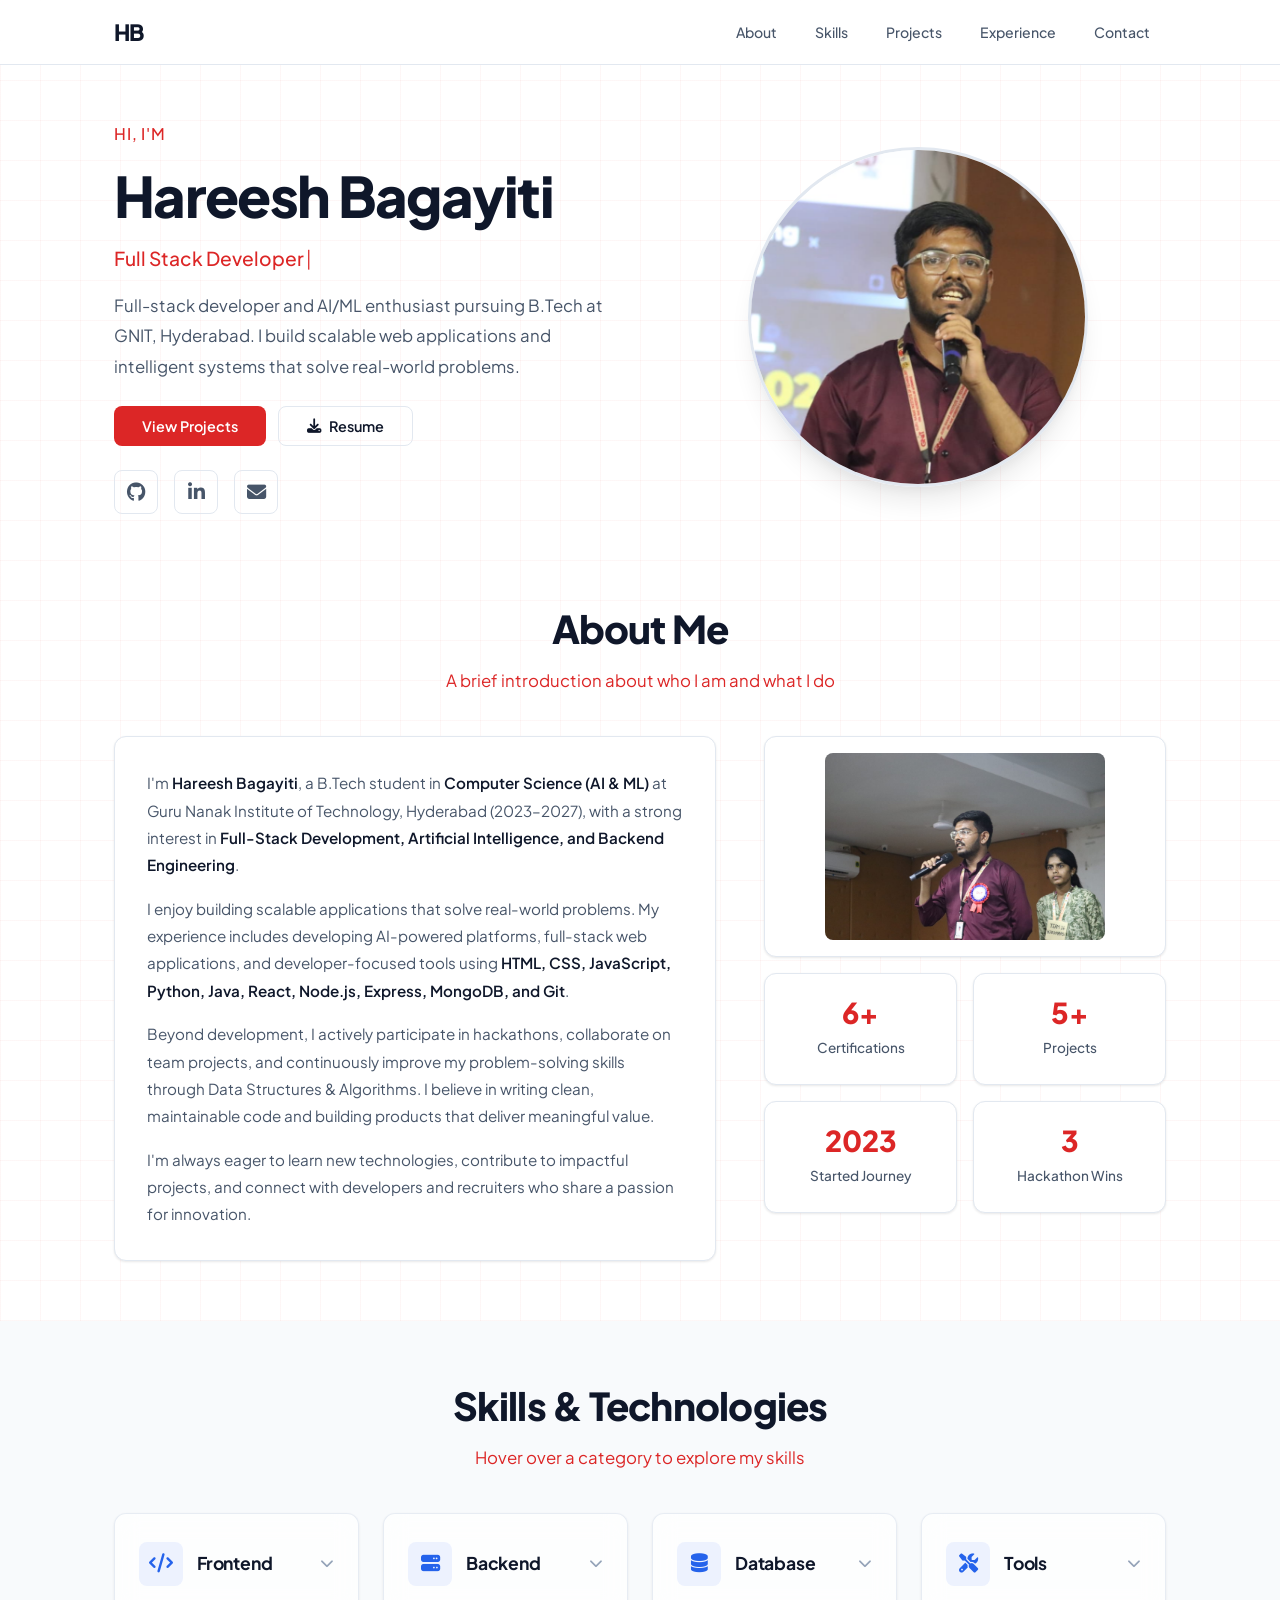
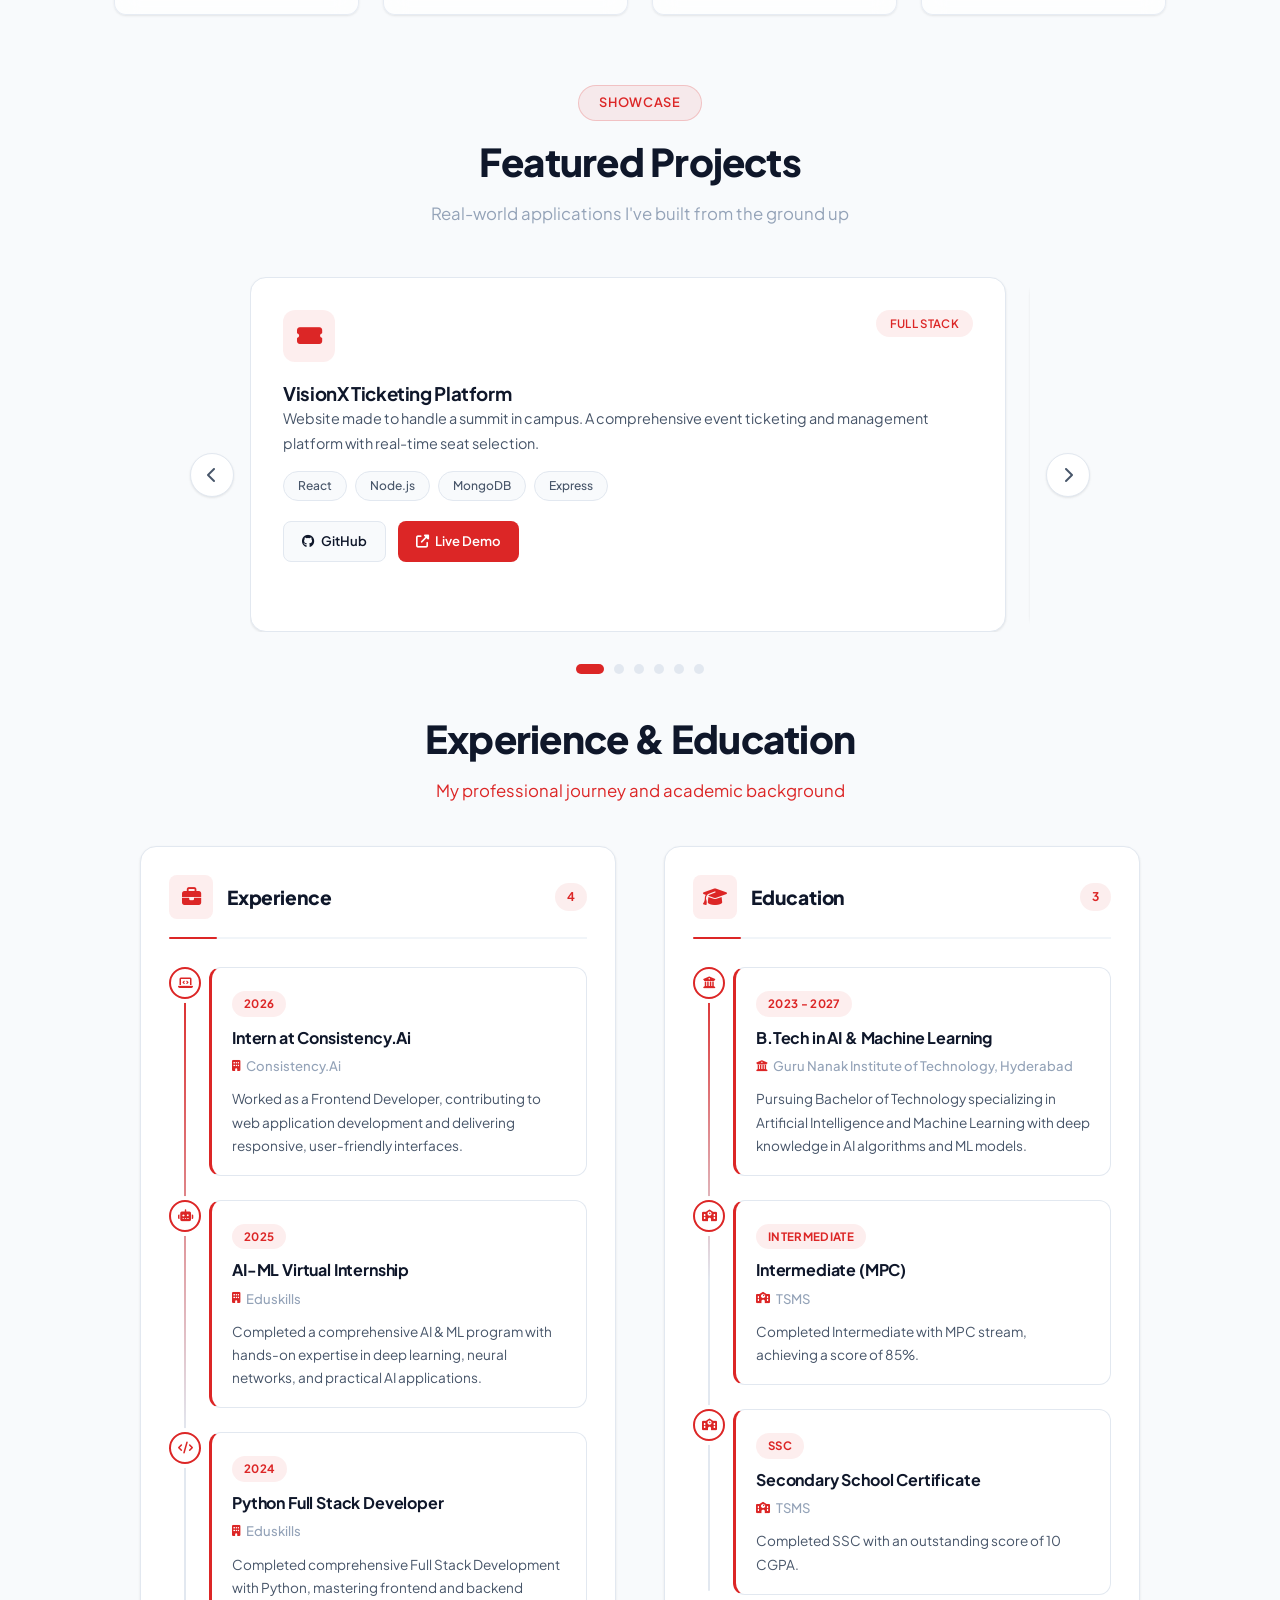
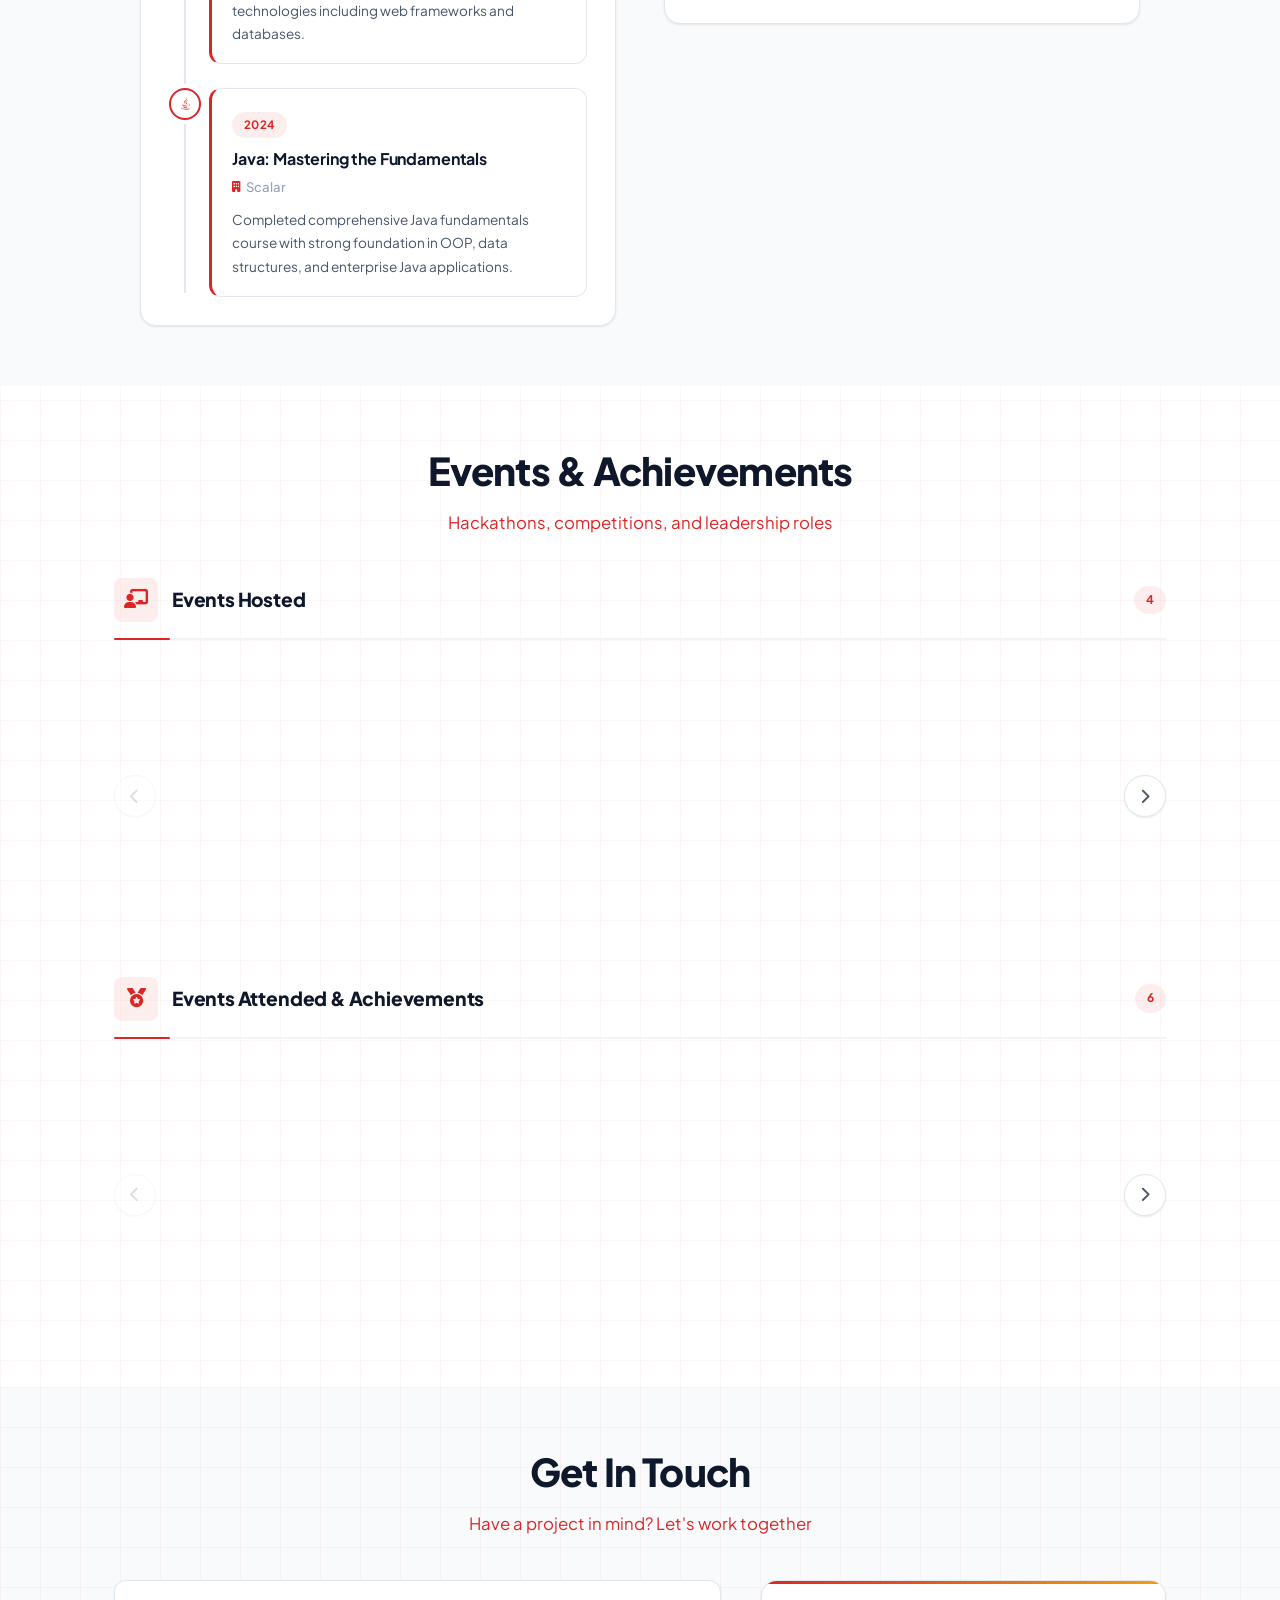
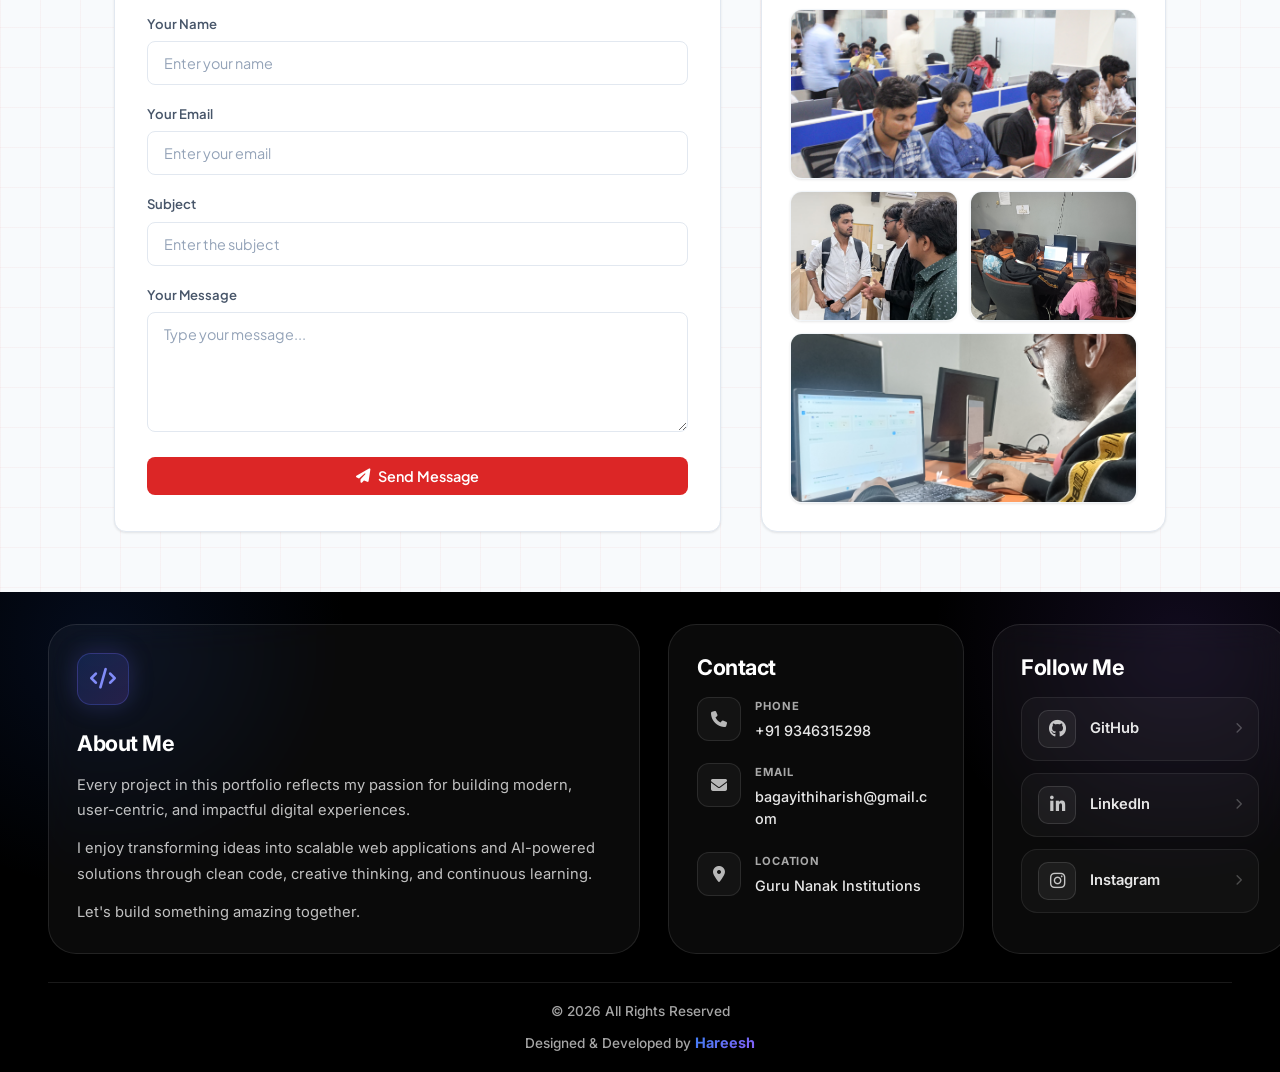
==== commit ecc48944: "started work with footer" ====
--- a/index.html
+++ b/index.html
@@ -20,6 +20,7 @@
     <link rel="preconnect" href="https://fonts.googleapis.com">
     <link rel="preconnect" href="https://fonts.gstatic.com" crossorigin>
     <link href="https://fonts.googleapis.com/css2?family=Plus+Jakarta+Sans:wght@300;400;500;600;700;800&display=swap" rel="stylesheet">
+    <link href="https://fonts.googleapis.com/css2?family=Inter:wght@300;400;500;600;700;800&display=swap" rel="stylesheet">
 </head>
 <body>
     <!-- Navigation -->
@@ -475,7 +476,7 @@
                 <h2 class="section-title">Get In Touch</h2>
                 <p class="section-subtitle">Have a project in mind? Let's work together</p>
             </div>
-            <div class="contact-grid contact-grid-single">
+            <div class="contact-grid">
                 <form class="contact-form" id="contactForm" novalidate>
                     <div class="form-row">
                         <label class="form-label" for="cfName">Your Name</label>
@@ -502,25 +503,103 @@
                         <i class="fas fa-paper-plane"></i> Send Message
                     </button>
                 </form>
+                <div class="contact-gallery">
+                    <div class="contact-gallery-grid">
+                        <div class="contact-gallery-item contact-gallery-item-wide">
+                            <img src="IMG_6799.JPG" alt="Personal branding photo 1" loading="lazy">
+                            <div class="contact-gallery-overlay"><i class="fas fa-expand"></i></div>
+                        </div>
+                        <div class="contact-gallery-item">
+                            <img src="SNIST2.jpeg" alt="Personal branding photo 2" loading="lazy">
+                            <div class="contact-gallery-overlay"><i class="fas fa-expand"></i></div>
+                        </div>
+                        <div class="contact-gallery-item">
+                            <img src="T2.jpeg" alt="Personal branding photo 3" loading="lazy">
+                            <div class="contact-gallery-overlay"><i class="fas fa-expand"></i></div>
+                        </div>
+                        <div class="contact-gallery-item contact-gallery-item-wide">
+                            <img src="T4.jpeg" alt="Personal branding photo 4" loading="lazy">
+                            <div class="contact-gallery-overlay"><i class="fas fa-expand"></i></div>
+                        </div>
+                    </div>
+                </div>
             </div>
         </div>
     </section>
 
-    <footer class="footer">
-        <div class="container">
-            <div class="footer-content">
-                <p>&copy; 2025 Hareesh Bagayiti. All rights reserved.</p>
-                <div class="footer-social">
-                    <a href="https://github.com/HAREESSHP" target="_blank" rel="noopener" aria-label="GitHub">
-                        <i class="fab fa-github"></i>
+    <footer class="bento-footer">
+        <div class="bento-grid">
+            <!-- About Card (50%) -->
+            <div class="bento-card bento-card-about">
+                <div class="bento-card-icon"><i class="fas fa-code"></i></div>
+                <h3 class="bento-card-title">About Me</h3>
+                <p class="bento-card-desc">
+                    Every project in this portfolio reflects my passion for building modern, user-centric, and impactful digital experiences.
+                </p>
+                <p class="bento-card-desc">
+                    I enjoy transforming ideas into scalable web applications and AI-powered solutions through clean code, creative thinking, and continuous learning.
+                </p>
+                <p class="bento-card-desc">
+                    Let's build something amazing together.
+                </p>
+            </div>
+
+            <!-- Contact Card (25%) -->
+            <div class="bento-card bento-card-contact">
+                <h3 class="bento-card-title">Contact</h3>
+                <div class="bento-contact-items">
+                    <div class="bento-contact-item">
+                        <div class="bento-contact-icon"><i class="fas fa-phone"></i></div>
+                        <div>
+                            <span class="bento-contact-label">Phone</span>
+                            <a href="tel:+919346315298" class="bento-contact-value">+91 9346315298</a>
+                        </div>
+                    </div>
+                    <div class="bento-contact-item">
+                        <div class="bento-contact-icon"><i class="fas fa-envelope"></i></div>
+                        <div>
+                            <span class="bento-contact-label">Email</span>
+                            <a href="mailto:bagayithiharish@gmail.com" class="bento-contact-value">bagayithiharish@gmail.com</a>
+                        </div>
+                    </div>
+                    <div class="bento-contact-item">
+                        <div class="bento-contact-icon"><i class="fas fa-location-dot"></i></div>
+                        <div>
+                            <span class="bento-contact-label">Location</span>
+                            <span class="bento-contact-value">Guru Nanak Institutions</span>
+                        </div>
+                    </div>
+                </div>
+            </div>
+
+            <!-- Follow Me Card (25%) -->
+            <div class="bento-card bento-card-follow">
+                <h3 class="bento-card-title">Follow Me</h3>
+                <div class="bento-follow-buttons">
+                    <a href="https://github.com/HAREESSHP" target="_blank" rel="noopener" class="bento-follow-btn">
+                        <div class="bento-follow-icon"><i class="fab fa-github"></i></div>
+                        <span class="bento-follow-label">GitHub</span>
+                        <i class="fas fa-chevron-right bento-follow-arrow"></i>
                     </a>
-                    <a href="https://www.linkedin.com/in/hareesh-bagayiti-22b33b34b" target="_blank" rel="noopener" aria-label="LinkedIn">
-                        <i class="fab fa-linkedin-in"></i>
+                    <a href="https://www.linkedin.com/in/hareesh-bagayiti-22b33b34b" target="_blank" rel="noopener" class="bento-follow-btn">
+                        <div class="bento-follow-icon"><i class="fab fa-linkedin-in"></i></div>
+                        <span class="bento-follow-label">LinkedIn</span>
+                        <i class="fas fa-chevron-right bento-follow-arrow"></i>
                     </a>
-                    <a href="mailto:bagayithiharish@gmail.com" aria-label="Email">
-                        <i class="fas fa-envelope"></i>
+                    <a href="https://www.instagram.com" target="_blank" rel="noopener" class="bento-follow-btn">
+                        <div class="bento-follow-icon"><i class="fab fa-instagram"></i></div>
+                        <span class="bento-follow-label">Instagram</span>
+                        <i class="fas fa-chevron-right bento-follow-arrow"></i>
                     </a>
                 </div>
+            </div>
+        </div>
+
+        <!-- Bottom Copyright -->
+        <div class="bento-bottom">
+            <div class="bento-bottom-inner">
+                <p>&copy; 2026 All Rights Reserved</p>
+                <p class="bento-credit">Designed & Developed by <a href="https://www.linkedin.com/in/hareesh-bagayiti-22b33b34b" target="_blank" rel="noopener" class="bento-credit-name">Hareesh</a></p>
             </div>
         </div>
     </footer>
--- a/style.css
+++ b/style.css
@@ -1136,9 +1136,132 @@
 /* ---------- Contact Section ---------- */
 .contact-grid {
     display: grid;
-    grid-template-columns: 1fr 1.5fr;
+    grid-template-columns: 1.5fr 1fr;
     gap: 40px;
-    align-items: start;
+    align-items: stretch;
+}
+
+/* Contact Gallery (right side of form) */
+.contact-gallery {
+    background: var(--bg-card);
+    border: 1px solid var(--border);
+    border-radius: var(--radius-lg);
+    padding: 28px;
+    box-shadow: var(--shadow);
+    display: flex;
+    flex-direction: column;
+    position: relative;
+    overflow: hidden;
+}
+
+.contact-gallery::before {
+    content: '';
+    position: absolute;
+    top: 0;
+    left: 0;
+    right: 0;
+    height: 3px;
+    background: linear-gradient(90deg, var(--primary), var(--accent), var(--primary));
+    background-size: 200% 100%;
+    animation: galleryAccent 4s linear infinite;
+}
+
+@keyframes galleryAccent {
+    0% { background-position: 0% 0%; }
+    100% { background-position: 200% 0%; }
+}
+
+.contact-gallery-grid {
+    display: grid;
+    grid-template-columns: 1fr 1fr;
+    grid-template-rows: auto auto;
+    gap: 12px;
+    flex: 1;
+    min-height: 0;
+    align-content: stretch;
+}
+
+.contact-gallery-item {
+    border-radius: var(--radius);
+    overflow: hidden;
+    position: relative;
+    cursor: pointer;
+    min-height: 130px;
+    box-shadow: var(--shadow);
+    border: 1px solid var(--border-light);
+    transition: all var(--transition-slow);
+}
+
+.contact-gallery-item-wide {
+    grid-column: 1 / -1;
+    min-height: 170px;
+}
+
+.contact-gallery-item img {
+    width: 100%;
+    height: 100%;
+    position: absolute;
+    inset: 0;
+    object-fit: cover;
+    display: block;
+    transition: transform 0.5s ease, filter 0.4s ease;
+}
+
+.contact-gallery-item::after {
+    content: '';
+    position: absolute;
+    inset: 0;
+    background: linear-gradient(180deg, transparent 55%, rgba(15, 23, 42, 0.45));
+    opacity: 0;
+    transition: opacity var(--transition-slow);
+}
+
+.contact-gallery-overlay {
+    position: absolute;
+    inset: 0;
+    display: flex;
+    align-items: center;
+    justify-content: center;
+    z-index: 2;
+    opacity: 0;
+    transition: opacity var(--transition-slow);
+}
+
+.contact-gallery-overlay i {
+    width: 42px;
+    height: 42px;
+    border-radius: 50%;
+    background: rgba(255, 255, 255, 0.9);
+    color: var(--primary);
+    display: flex;
+    align-items: center;
+    justify-content: center;
+    font-size: 0.9rem;
+    transform: scale(0.5);
+    transition: transform 0.35s cubic-bezier(0.16, 1, 0.3, 1);
+    box-shadow: var(--shadow-md);
+}
+
+.contact-gallery-item:hover {
+    transform: translateY(-4px);
+    box-shadow: var(--shadow-lg);
+    border-color: rgba(220, 38, 38, 0.25);
+}
+
+.contact-gallery-item:hover img {
+    transform: scale(1.08);
+}
+
+.contact-gallery-item:hover::after {
+    opacity: 1;
+}
+
+.contact-gallery-item:hover .contact-gallery-overlay {
+    opacity: 1;
+}
+
+.contact-gallery-item:hover .contact-gallery-overlay i {
+    transform: scale(1);
 }
 
 .contact-info {
@@ -1307,49 +1430,347 @@
     flex-shrink: 0;
 }
 
-/* ---------- Footer ---------- */
-.footer {
-    border-top: 1px solid var(--border);
-    padding: 32px 0;
-    background: var(--bg-secondary);
-}
-
-.footer-content {
-    display: flex;
-    justify-content: space-between;
-    align-items: center;
-    flex-wrap: wrap;
-    gap: 16px;
-}
-
-.footer-content p {
-    font-size: 0.85rem;
-    color: var(--text-muted);
-}
-
-.footer-social {
-    display: flex;
+/* ---------- Bento Footer ---------- */
+.bento-footer {
+    background: #000000;
+    padding: 32px 48px 0;
+    position: relative;
+    overflow: hidden;
+}
+
+/* Subtle ambient glows */
+.bento-footer::before {
+    content: '';
+    position: absolute;
+    top: -200px;
+    left: -150px;
+    width: 500px;
+    height: 500px;
+    background: radial-gradient(circle, rgba(37, 99, 235, 0.12), transparent 70%);
+    pointer-events: none;
+    z-index: 0;
+}
+
+.bento-footer::after {
+    content: '';
+    position: absolute;
+    top: -200px;
+    right: -150px;
+    width: 500px;
+    height: 500px;
+    background: radial-gradient(circle, rgba(139, 92, 246, 0.12), transparent 70%);
+    pointer-events: none;
+    z-index: 0;
+}
+
+.bento-grid {
+    max-width: 1400px;
+    margin: 0 auto;
+    display: grid;
+    grid-template-columns: 50% 25% 25%;
+    gap: 28px;
+    position: relative;
+    z-index: 1;
+}
+
+.bento-card {
+    background: rgba(255, 255, 255, 0.04);
+    backdrop-filter: blur(16px);
+    -webkit-backdrop-filter: blur(16px);
+    border: 1px solid rgba(255, 255, 255, 0.1);
+    border-radius: 28px;
+    padding: 28px;
+    transition: transform 300ms ease, border-color 300ms ease, box-shadow 300ms ease;
+    position: relative;
+    overflow: hidden;
+}
+
+.bento-card::before {
+    content: '';
+    position: absolute;
+    inset: -1px;
+    border-radius: inherit;
+    background: radial-gradient(ellipse at top left, rgba(37, 99, 235, 0.08), transparent 50%);
+    opacity: 0;
+    transition: opacity 300ms ease;
+    pointer-events: none;
+}
+
+.bento-card:hover {
+    transform: translateY(-8px);
+    border-color: rgba(99, 102, 241, 0.35);
+    box-shadow: 0 20px 60px rgba(37, 99, 235, 0.12), 0 0 40px rgba(139, 92, 246, 0.08);
+}
+
+.bento-card:hover::before {
+    opacity: 1;
+}
+
+/* Card icon (About) */
+.bento-card-icon {
+    width: 52px;
+    height: 52px;
+    border-radius: 14px;
+    background: linear-gradient(135deg, rgba(37, 99, 235, 0.2), rgba(139, 92, 246, 0.2));
+    border: 1px solid rgba(99, 102, 241, 0.3);
+    display: flex;
+    align-items: center;
+    justify-content: center;
+    font-size: 1.3rem;
+    color: #818cf8;
+    margin-bottom: 24px;
+    box-shadow: 0 0 24px rgba(99, 102, 241, 0.25);
+    transition: transform 300ms ease, box-shadow 300ms ease;
+}
+
+.bento-card:hover .bento-card-icon {
+    transform: scale(1.08) rotate(-6deg);
+    box-shadow: 0 0 36px rgba(99, 102, 241, 0.4);
+}
+
+.bento-card-title {
+    font-family: 'Inter', sans-serif;
+    font-size: 1.35rem;
+    font-weight: 700;
+    color: #ffffff;
+    margin-bottom: 16px;
+    letter-spacing: -0.02em;
+}
+
+.bento-card-desc {
+    font-family: 'Inter', sans-serif;
+    font-size: 0.92rem;
+    line-height: 1.75;
+    color: rgba(255, 255, 255, 0.75);
+    margin-bottom: 12px;
+    font-weight: 400;
+}
+
+.bento-card-desc:last-child {
+    margin-bottom: 0;
+}
+
+/* Contact card */
+.bento-contact-items {
+    display: flex;
+    flex-direction: column;
+    gap: 22px;
+}
+
+.bento-contact-item {
+    display: flex;
+    align-items: flex-start;
+    gap: 14px;
+}
+
+.bento-contact-icon {
+    width: 44px;
+    height: 44px;
+    flex-shrink: 0;
+    border-radius: 12px;
+    background: rgba(255, 255, 255, 0.04);
+    border: 1px solid rgba(255, 255, 255, 0.1);
+    display: flex;
+    align-items: center;
+    justify-content: center;
+    font-size: 1rem;
+    color: rgba(255, 255, 255, 0.7);
+    transition: all 300ms ease;
+}
+
+.bento-contact-item:hover .bento-contact-icon {
+    background: rgba(99, 102, 241, 0.15);
+    border-color: rgba(99, 102, 241, 0.4);
+    color: #818cf8;
+    box-shadow: 0 0 20px rgba(99, 102, 241, 0.3);
+}
+
+.bento-contact-label {
+    display: block;
+    font-family: 'Inter', sans-serif;
+    font-size: 0.7rem;
+    font-weight: 700;
+    text-transform: uppercase;
+    letter-spacing: 0.08em;
+    color: rgba(255, 255, 255, 0.65);
+    margin-bottom: 4px;
+}
+
+.bento-contact-value {
+    font-family: 'Inter', sans-serif;
+    font-size: 0.9rem;
+    font-weight: 500;
+    color: rgba(255, 255, 255, 0.9);
+    display: block;
+    line-height: 1.5;
+    word-break: break-word;
+    transition: color 300ms ease;
+}
+
+a.bento-contact-value:hover {
+    color: #818cf8;
+}
+
+/* Follow Me card */
+.bento-follow-buttons {
+    display: flex;
+    flex-direction: column;
     gap: 12px;
 }
 
-.footer-social a {
+.bento-follow-btn {
+    display: flex;
+    align-items: center;
+    gap: 14px;
+    padding: 12px 16px;
+    border-radius: 16px;
+    background: rgba(255, 255, 255, 0.03);
+    border: 1px solid rgba(255, 255, 255, 0.08);
+    transition: all 300ms ease;
+    text-decoration: none;
+}
+
+.bento-follow-btn:hover {
+    background: rgba(99, 102, 241, 0.12);
+    border-color: rgba(99, 102, 241, 0.4);
+    box-shadow: 0 8px 32px rgba(37, 99, 235, 0.15);
+    transform: scale(1.05);
+}
+
+.bento-follow-icon {
     width: 38px;
     height: 38px;
-    border-radius: var(--radius-sm);
-    border: 1px solid var(--border);
+    flex-shrink: 0;
+    border-radius: 10px;
+    background: rgba(255, 255, 255, 0.05);
+    border: 1px solid rgba(255, 255, 255, 0.12);
     display: flex;
     align-items: center;
     justify-content: center;
-    color: var(--text-muted);
     font-size: 1.1rem;
-    transition: all var(--transition);
-}
-
-.footer-social a:hover {
-    border-color: var(--primary);
-    color: var(--primary);
-    background: var(--primary-bg);
-    transform: translateY(-2px);
+    color: rgba(255, 255, 255, 0.75);
+    transition: transform 300ms ease, color 300ms ease, background 300ms ease;
+}
+
+.bento-follow-btn:hover .bento-follow-icon {
+    transform: rotate(-8deg) scale(1.1);
+    background: rgba(99, 102, 241, 0.2);
+    color: #a5b4fc;
+}
+
+.bento-follow-label {
+    font-family: 'Inter', sans-serif;
+    font-size: 0.92rem;
+    font-weight: 600;
+    color: rgba(255, 255, 255, 0.9);
+    flex: 1;
+}
+
+.bento-follow-arrow {
+    font-size: 0.7rem;
+    color: rgba(255, 255, 255, 0.25);
+    transition: transform 300ms ease, color 300ms ease;
+}
+
+.bento-follow-btn:hover .bento-follow-arrow {
+    transform: translateX(3px);
+    color: #818cf8;
+}
+
+/* Bottom copyright */
+.bento-bottom {
+    border-top: 1px solid rgba(255, 255, 255, 0.1);
+    margin-top: 28px;
+    padding: 16px 0;
+}
+
+.bento-bottom-inner {
+    max-width: 1400px;
+    margin: 0 auto;
+    display: flex;
+    flex-direction: column;
+    justify-content: center;
+    align-items: center;
+    gap: 6px;
+    text-align: center;
+}
+
+.bento-bottom-inner p {
+    font-family: 'Inter', sans-serif;
+    font-size: 0.85rem;
+    font-weight: 500;
+    color: rgba(255, 255, 255, 0.65);
+}
+
+.bento-credit {
+    display: flex;
+    align-items: center;
+    gap: 4px;
+}
+
+.bento-credit-name {
+    font-family: 'Inter', sans-serif;
+    font-weight: 700;
+    font-size: 0.9rem;
+    background: linear-gradient(135deg, #3b82f6, #8b5cf6);
+    -webkit-background-clip: text;
+    -webkit-text-fill-color: transparent;
+    background-clip: text;
+    position: relative;
+    text-decoration: none;
+}
+
+.bento-credit-name::after {
+    content: '';
+    position: absolute;
+    bottom: -2px;
+    left: 0;
+    width: 100%;
+    height: 1px;
+    background: linear-gradient(90deg, #3b82f6, #8b5cf6);
+    transform: scaleX(0);
+    transform-origin: left;
+    transition: transform 300ms ease;
+}
+
+.bento-credit-name:hover::after {
+    transform: scaleX(1);
+}
+
+/* Bento footer responsive */
+@media (max-width: 1024px) {
+    .bento-grid {
+        grid-template-columns: 1fr 1fr;
+    }
+    .bento-card-about {
+        grid-column: 1 / -1;
+    }
+}
+
+@media (max-width: 768px) {
+    .bento-footer {
+        padding: 24px 24px 0;
+    }
+    .bento-grid {
+        grid-template-columns: 1fr;
+        gap: 16px;
+    }
+    .bento-card {
+        padding: 24px;
+    }
+}
+
+@media (max-width: 480px) {
+    .bento-footer {
+        padding: 20px 16px 0;
+    }
+    .bento-card {
+        padding: 20px;
+    }
+    .bento-bottom-inner {
+        flex-direction: column;
+        text-align: center;
+    }
 }
 
 /* ---------- Scroll to Top ---------- */
@@ -1468,6 +1889,9 @@
     .section { padding: 60px 0; }
     .section-header { margin-bottom: 40px; }
     .contact-grid { grid-template-columns: 1fr; }
+    .contact-gallery { max-width: 480px; width: 100%; margin: 0 auto; }
+    .contact-gallery-item { min-height: 140px; }
+    .contact-gallery-item-wide { min-height: 190px; }
     .exp-edu-grid { grid-template-columns: 1fr; gap: 32px; }
     .exp-edu-column { padding: 20px; }
     .career-timeline { padding-left: 36px; }
@@ -1496,7 +1920,10 @@
     .stat-item { padding: 16px; }
     .stat-number { font-size: 1.4rem; }
     .contact-form { padding: 24px 20px; }
-    .footer-content { flex-direction: column; text-align: center; }
+    .contact-gallery { padding: 20px; }
+    .contact-gallery-grid { gap: 10px; }
+    .contact-gallery-item { min-height: 120px; }
+    .contact-gallery-item-wide { min-height: 160px; }
     .exp-edu-column-header { margin-bottom: 20px; }
     .career-timeline { padding-left: 32px; }
     .career-marker { left: -32px; width: 26px; height: 26px; font-size: 0.65rem; }
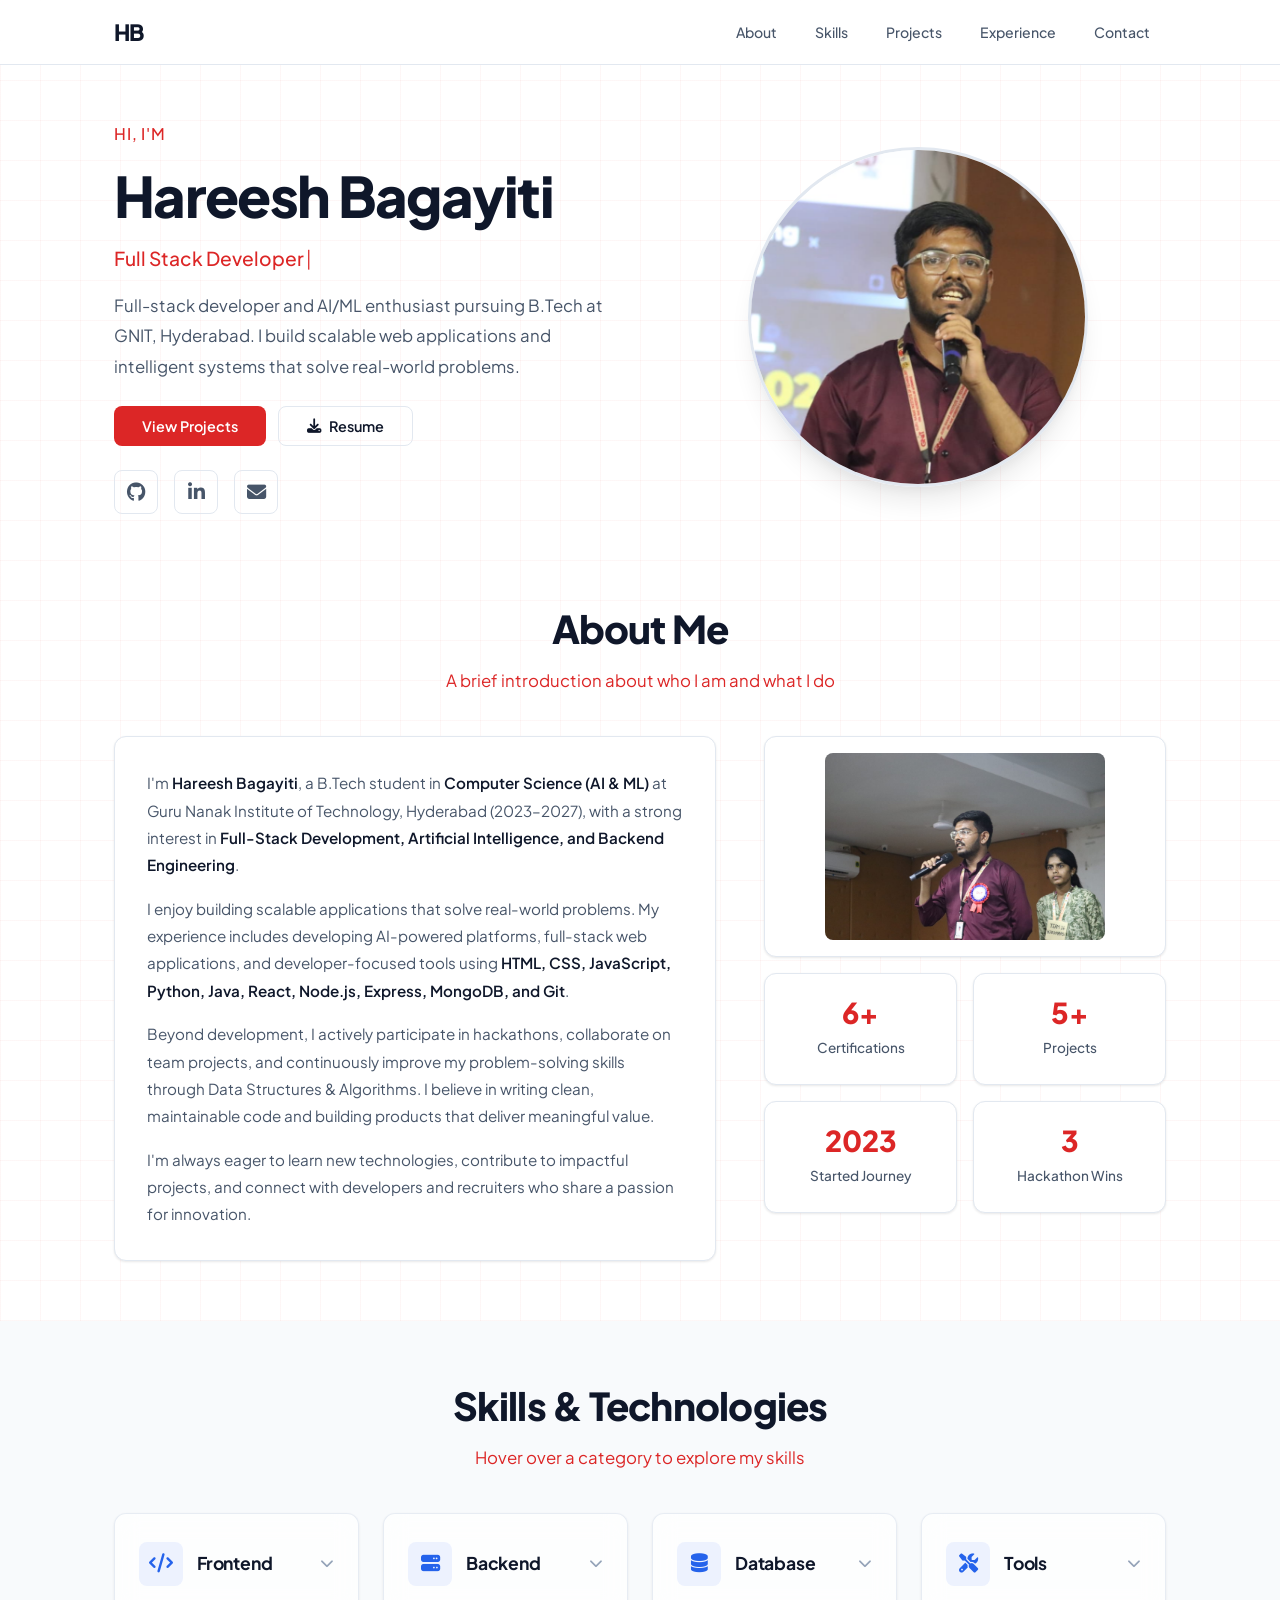
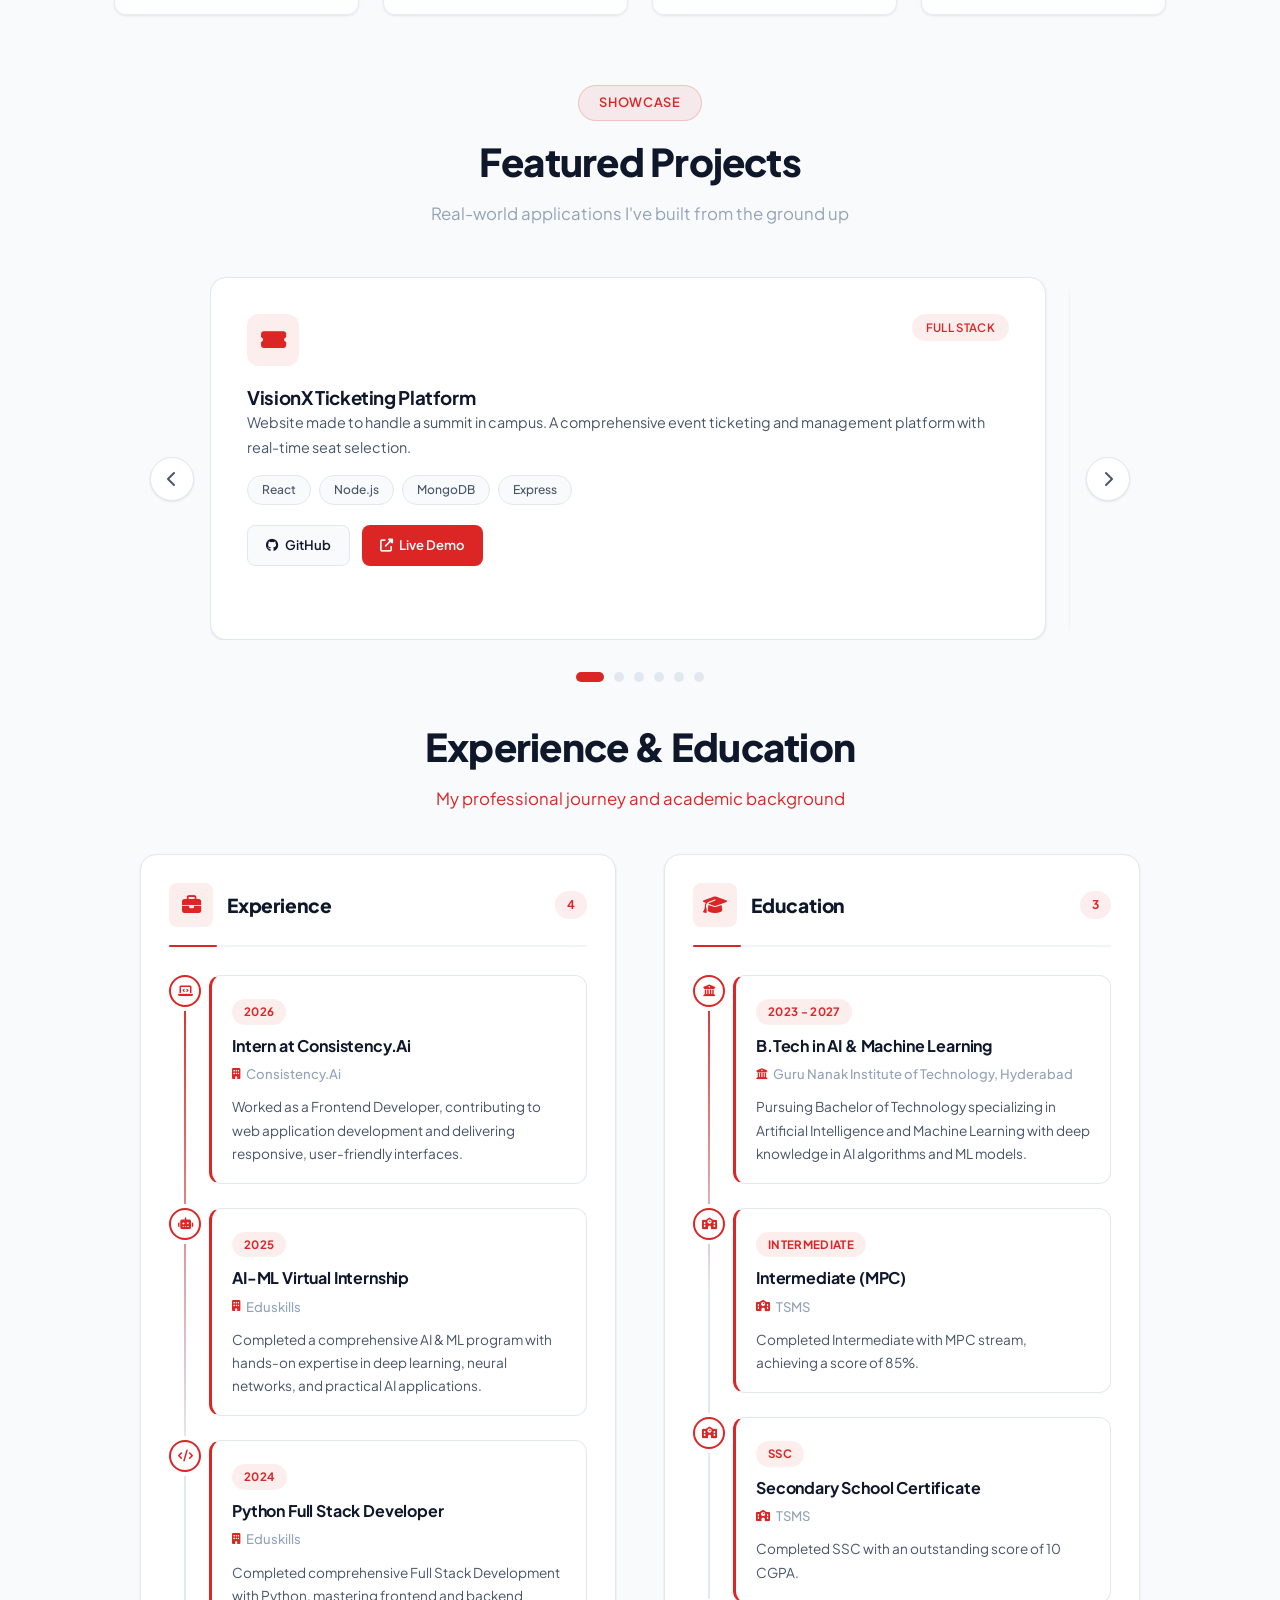
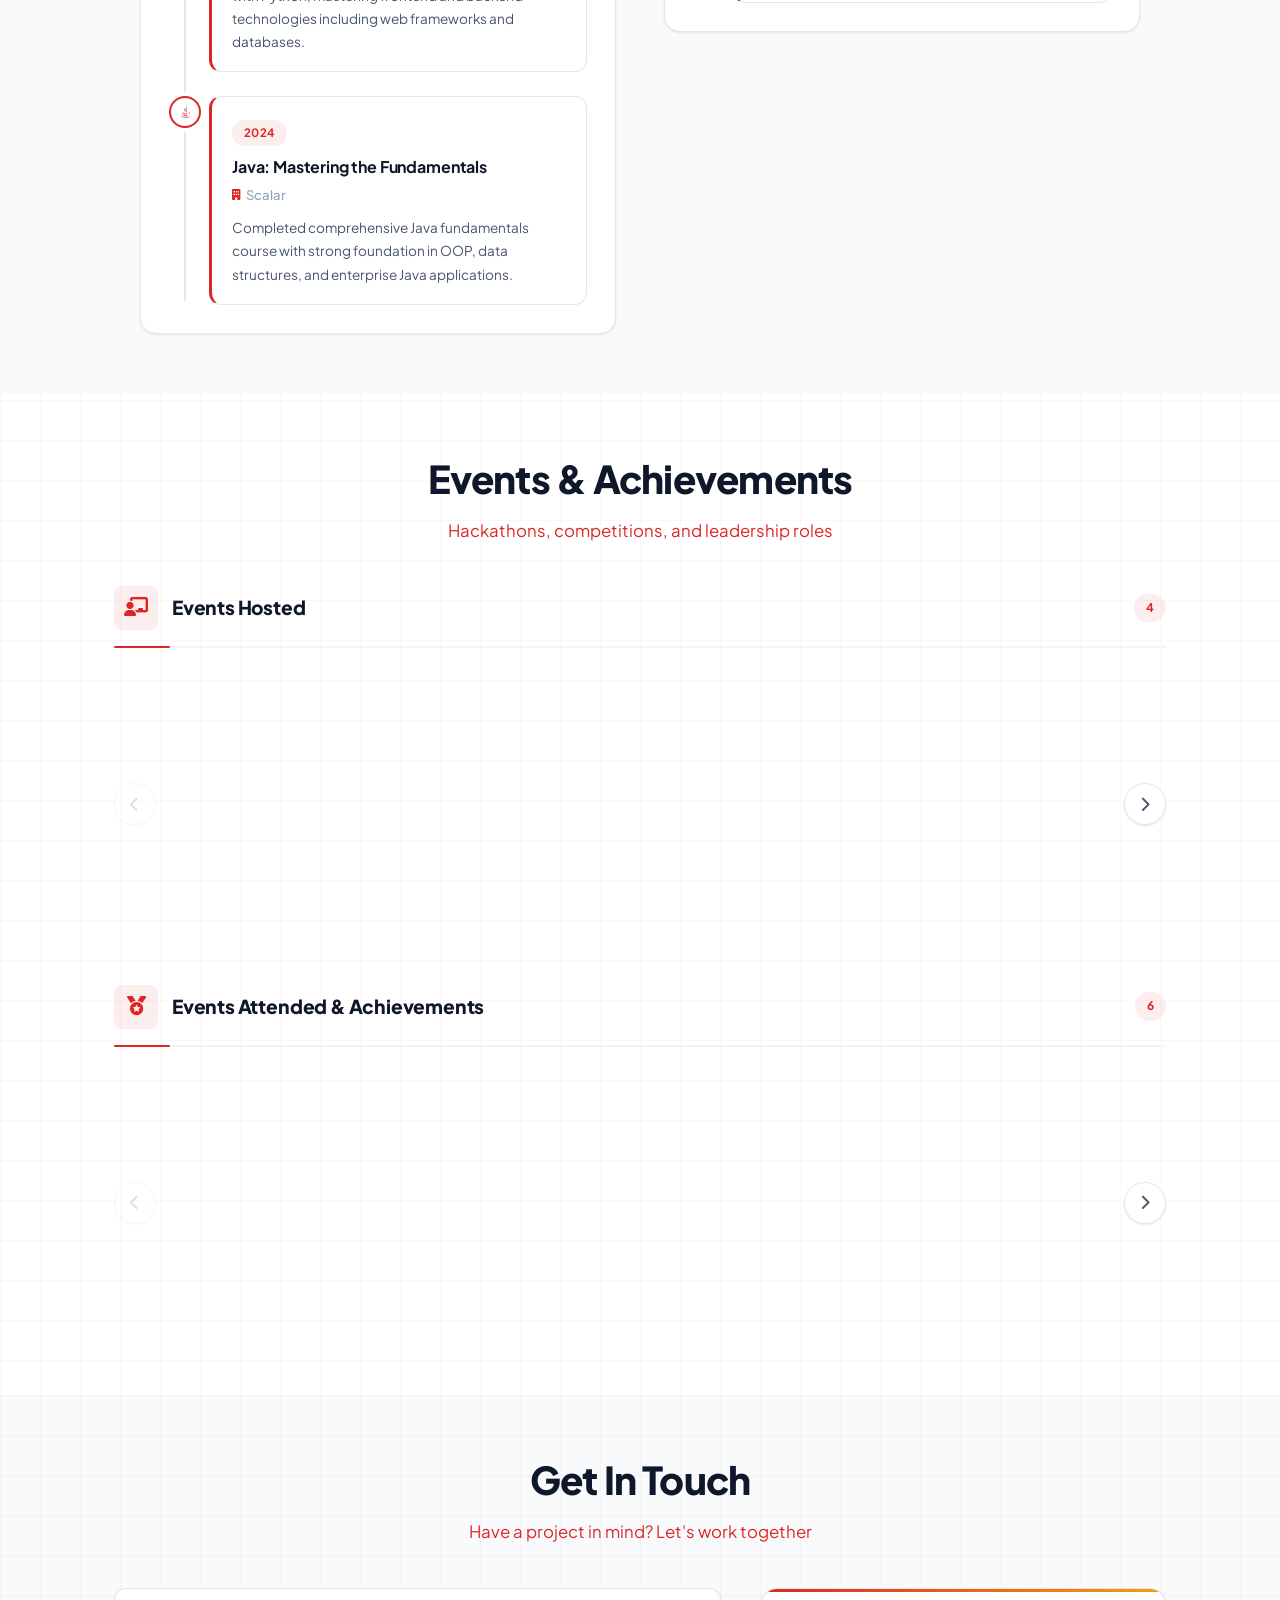
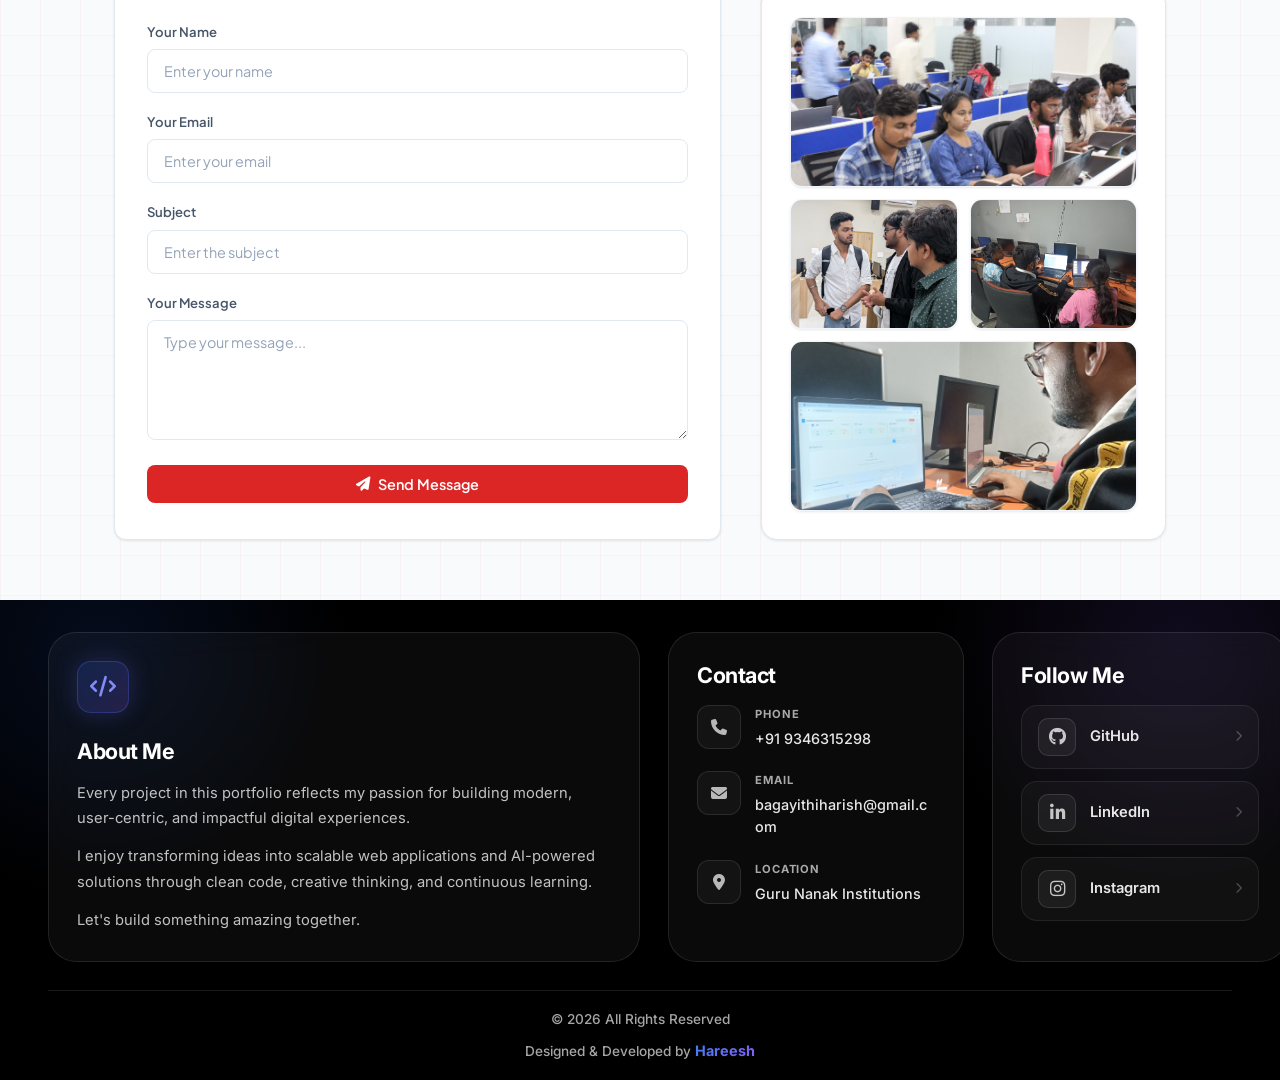
==== commit 94bceacd: "worked with footer" ====
--- a/index.html
+++ b/index.html
@@ -480,12 +480,12 @@
                 <form class="contact-form" id="contactForm" novalidate>
                     <div class="form-row">
                         <label class="form-label" for="cfName">Your Name</label>
-                        <input type="text" id="cfName" name="name" placeholder="Enter your name" required>
+                        <input type="text" id="cfName" name="name" placeholder="Enter your name" autocomplete="name" required>
                         <span class="form-error" data-error-for="name"></span>
                     </div>
                     <div class="form-row">
                         <label class="form-label" for="cfEmail">Your Email</label>
-                        <input type="email" id="cfEmail" name="email" placeholder="Enter your email" required>
+                        <input type="email" id="cfEmail" name="email" placeholder="Enter your email" autocomplete="email" required>
                         <span class="form-error" data-error-for="email"></span>
                     </div>
                     <div class="form-row">
@@ -506,19 +506,19 @@
                 <div class="contact-gallery">
                     <div class="contact-gallery-grid">
                         <div class="contact-gallery-item contact-gallery-item-wide">
-                            <img src="IMG_6799.JPG" alt="Personal branding photo 1" loading="lazy">
+                            <img src="IMG_6799.JPG" alt="Hareesh at a tech event" loading="lazy">
                             <div class="contact-gallery-overlay"><i class="fas fa-expand"></i></div>
                         </div>
                         <div class="contact-gallery-item">
-                            <img src="SNIST2.jpeg" alt="Personal branding photo 2" loading="lazy">
+                            <img src="SNIST2.jpeg" alt="Hareesh at the university campus" loading="lazy">
                             <div class="contact-gallery-overlay"><i class="fas fa-expand"></i></div>
                         </div>
                         <div class="contact-gallery-item">
-                            <img src="T2.jpeg" alt="Personal branding photo 3" loading="lazy">
+                            <img src="T2.jpeg" alt="Hareesh speaking at a tech session" loading="lazy">
                             <div class="contact-gallery-overlay"><i class="fas fa-expand"></i></div>
                         </div>
                         <div class="contact-gallery-item contact-gallery-item-wide">
-                            <img src="T4.jpeg" alt="Personal branding photo 4" loading="lazy">
+                            <img src="T4.jpeg" alt="Hareesh at a hackathon" loading="lazy">
                             <div class="contact-gallery-overlay"><i class="fas fa-expand"></i></div>
                         </div>
                     </div>
--- a/style.css
+++ b/style.css
@@ -1987,7 +1987,7 @@
 /* Carousel */
 .fp-carousel {
     position: relative;
-    max-width: 900px;
+    max-width: 980px;
     width: 100%;
     margin: 0 auto;
     padding: 0 60px;
@@ -2010,7 +2010,7 @@
     background: var(--bg-card);
     border: 1px solid var(--border);
     border-radius: var(--radius-lg);
-    padding: 32px;
+    padding: 36px;
     box-shadow: var(--shadow);
     transition: all var(--transition-slow);
     cursor: pointer;
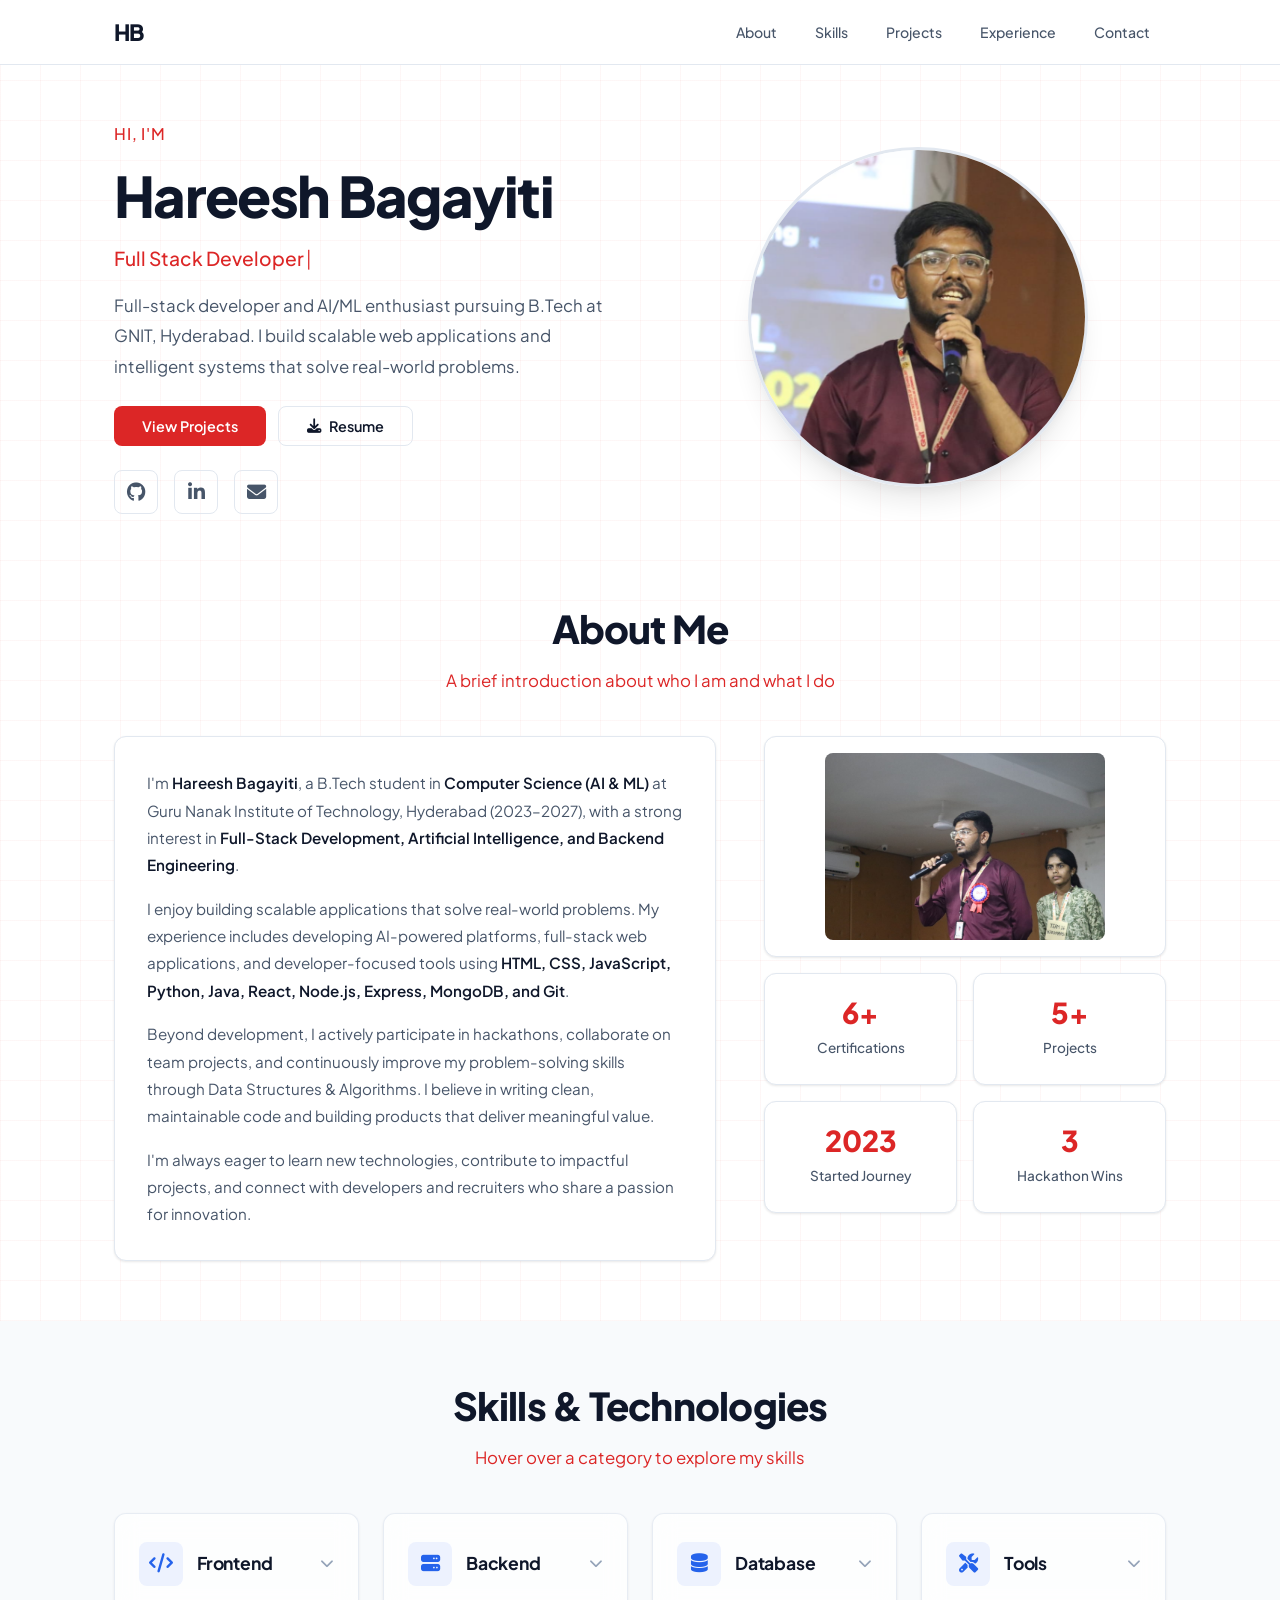
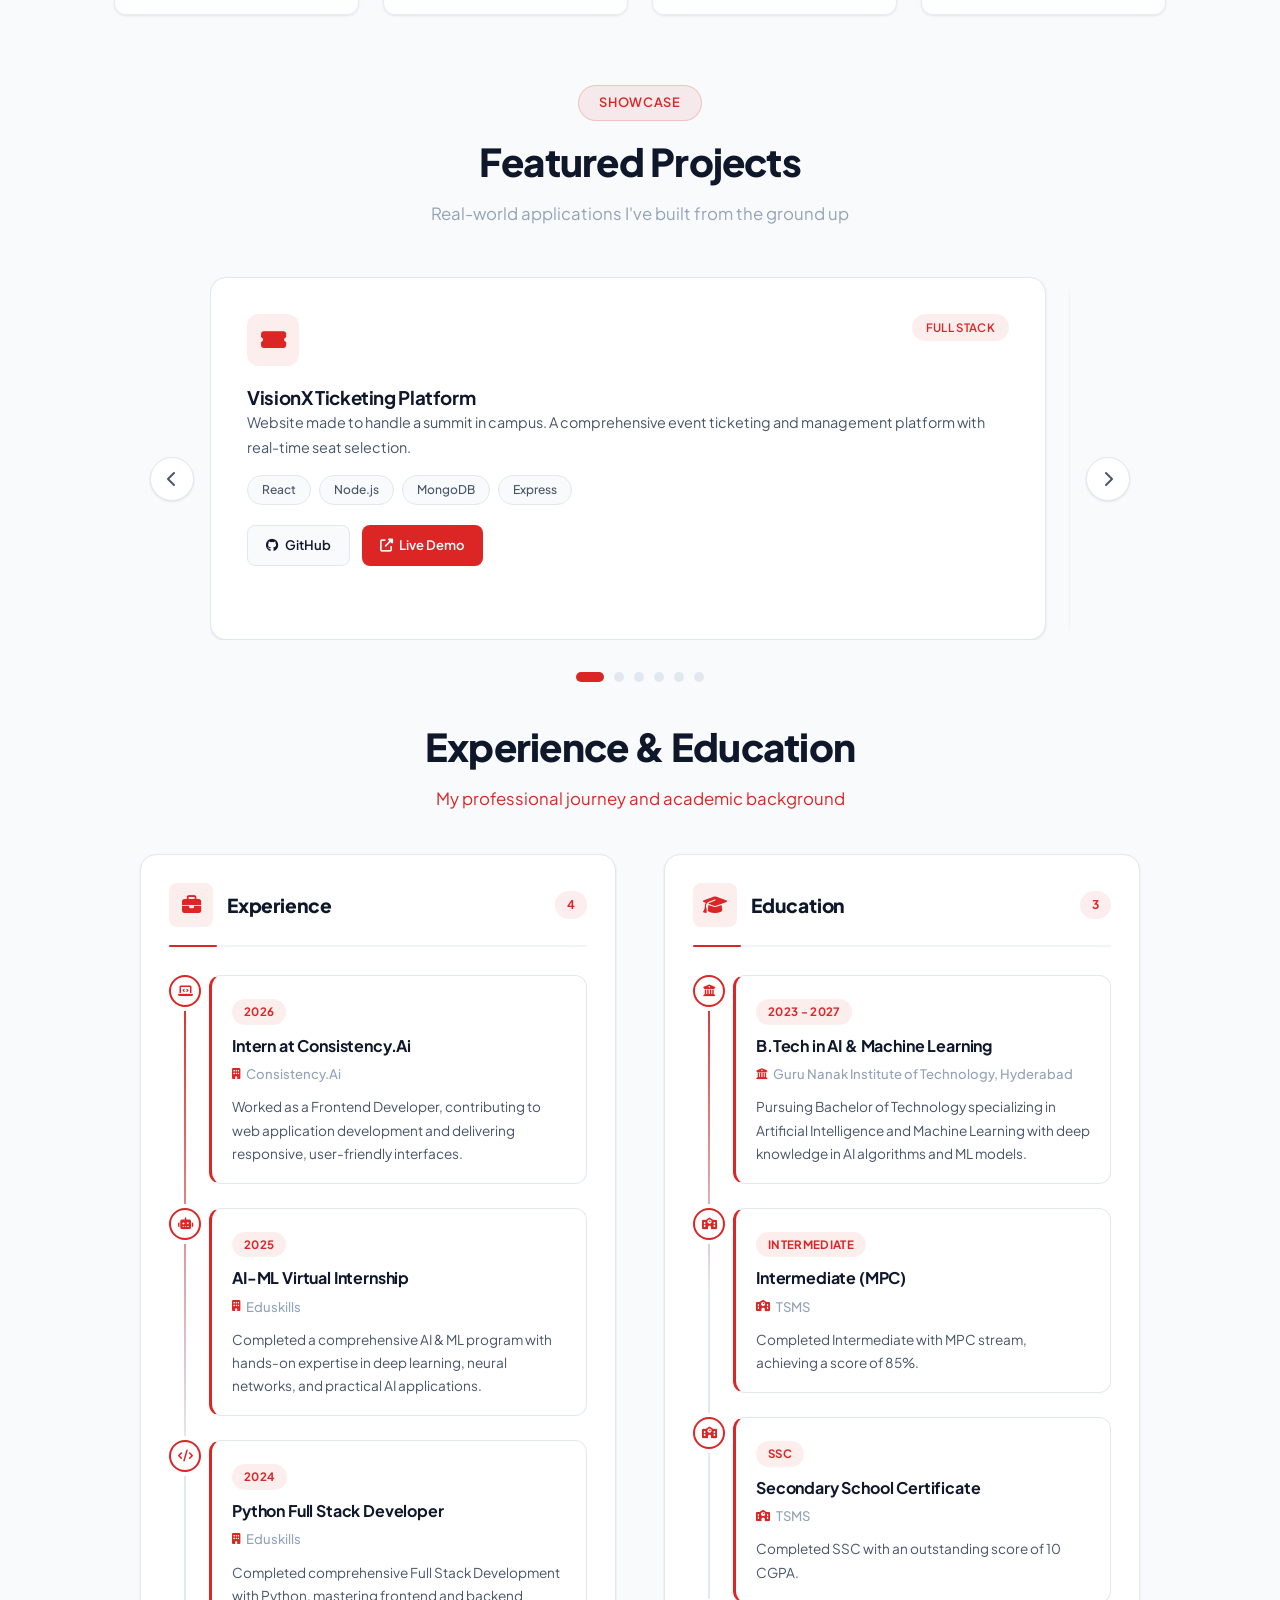
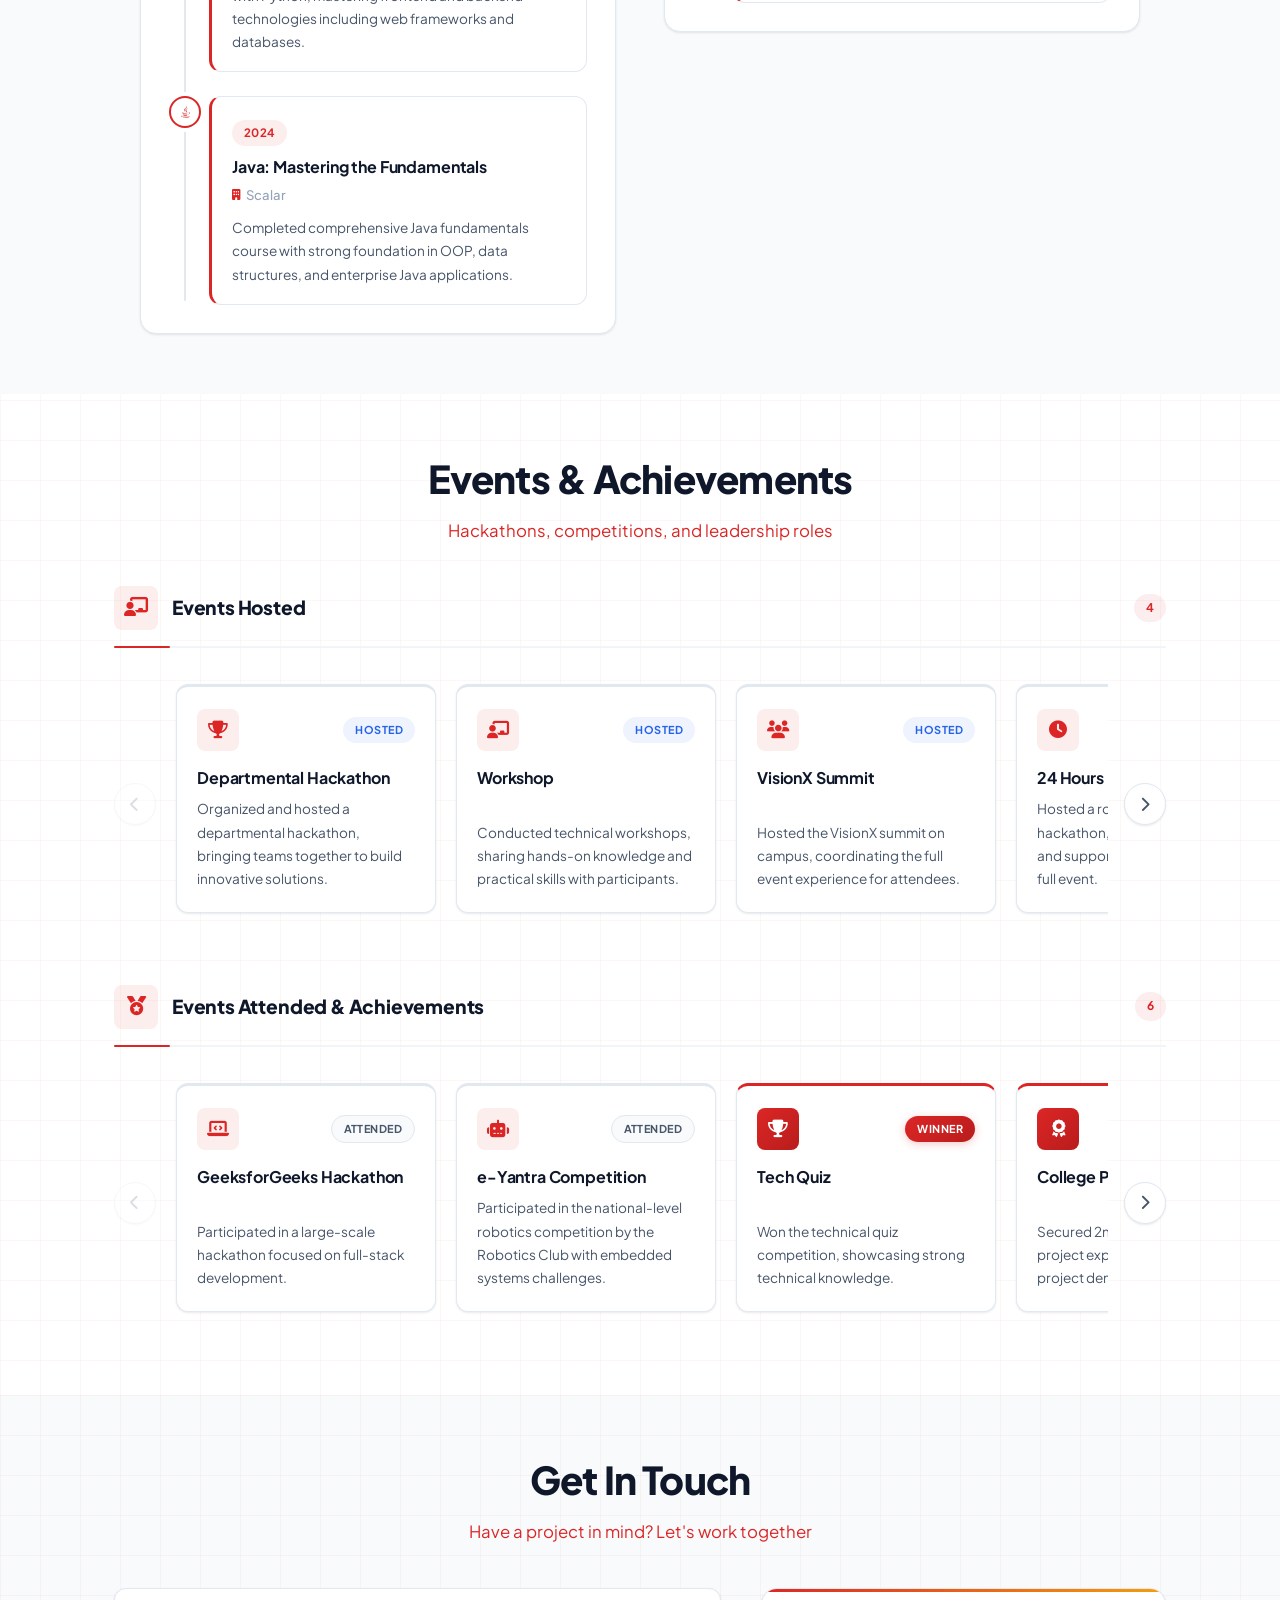
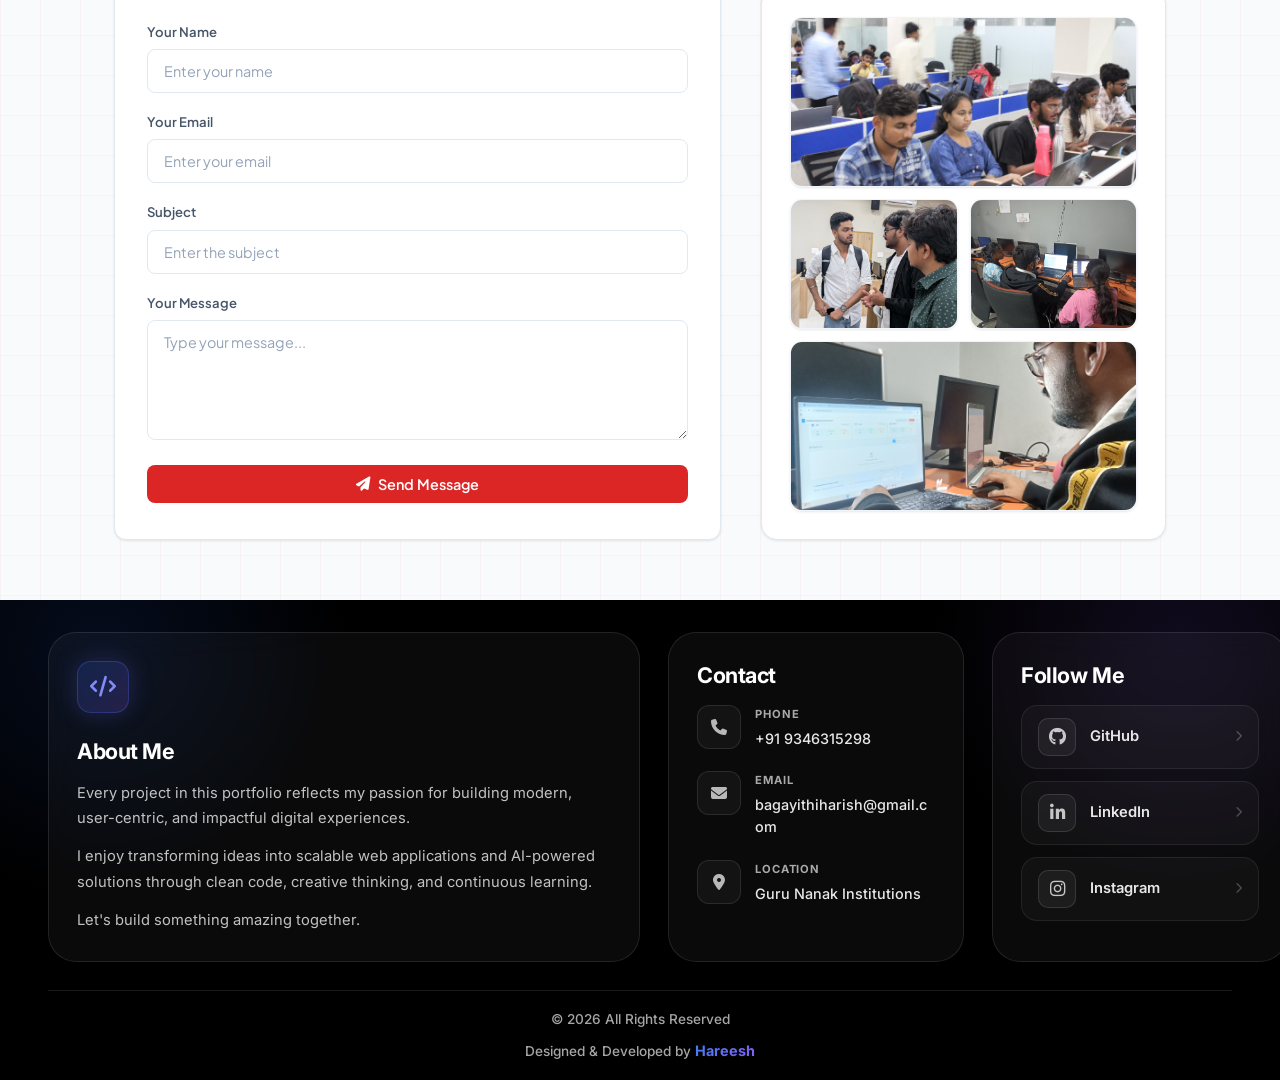
==== commit e11e22a2: "still small bugs to fix" ====
--- a/index.html
+++ b/index.html
@@ -310,6 +310,8 @@
                     </div>
                 </div>
 
+
+                
                 <!-- Education Column -->
                 <div class="exp-edu-column">
                     <div class="exp-edu-column-header">
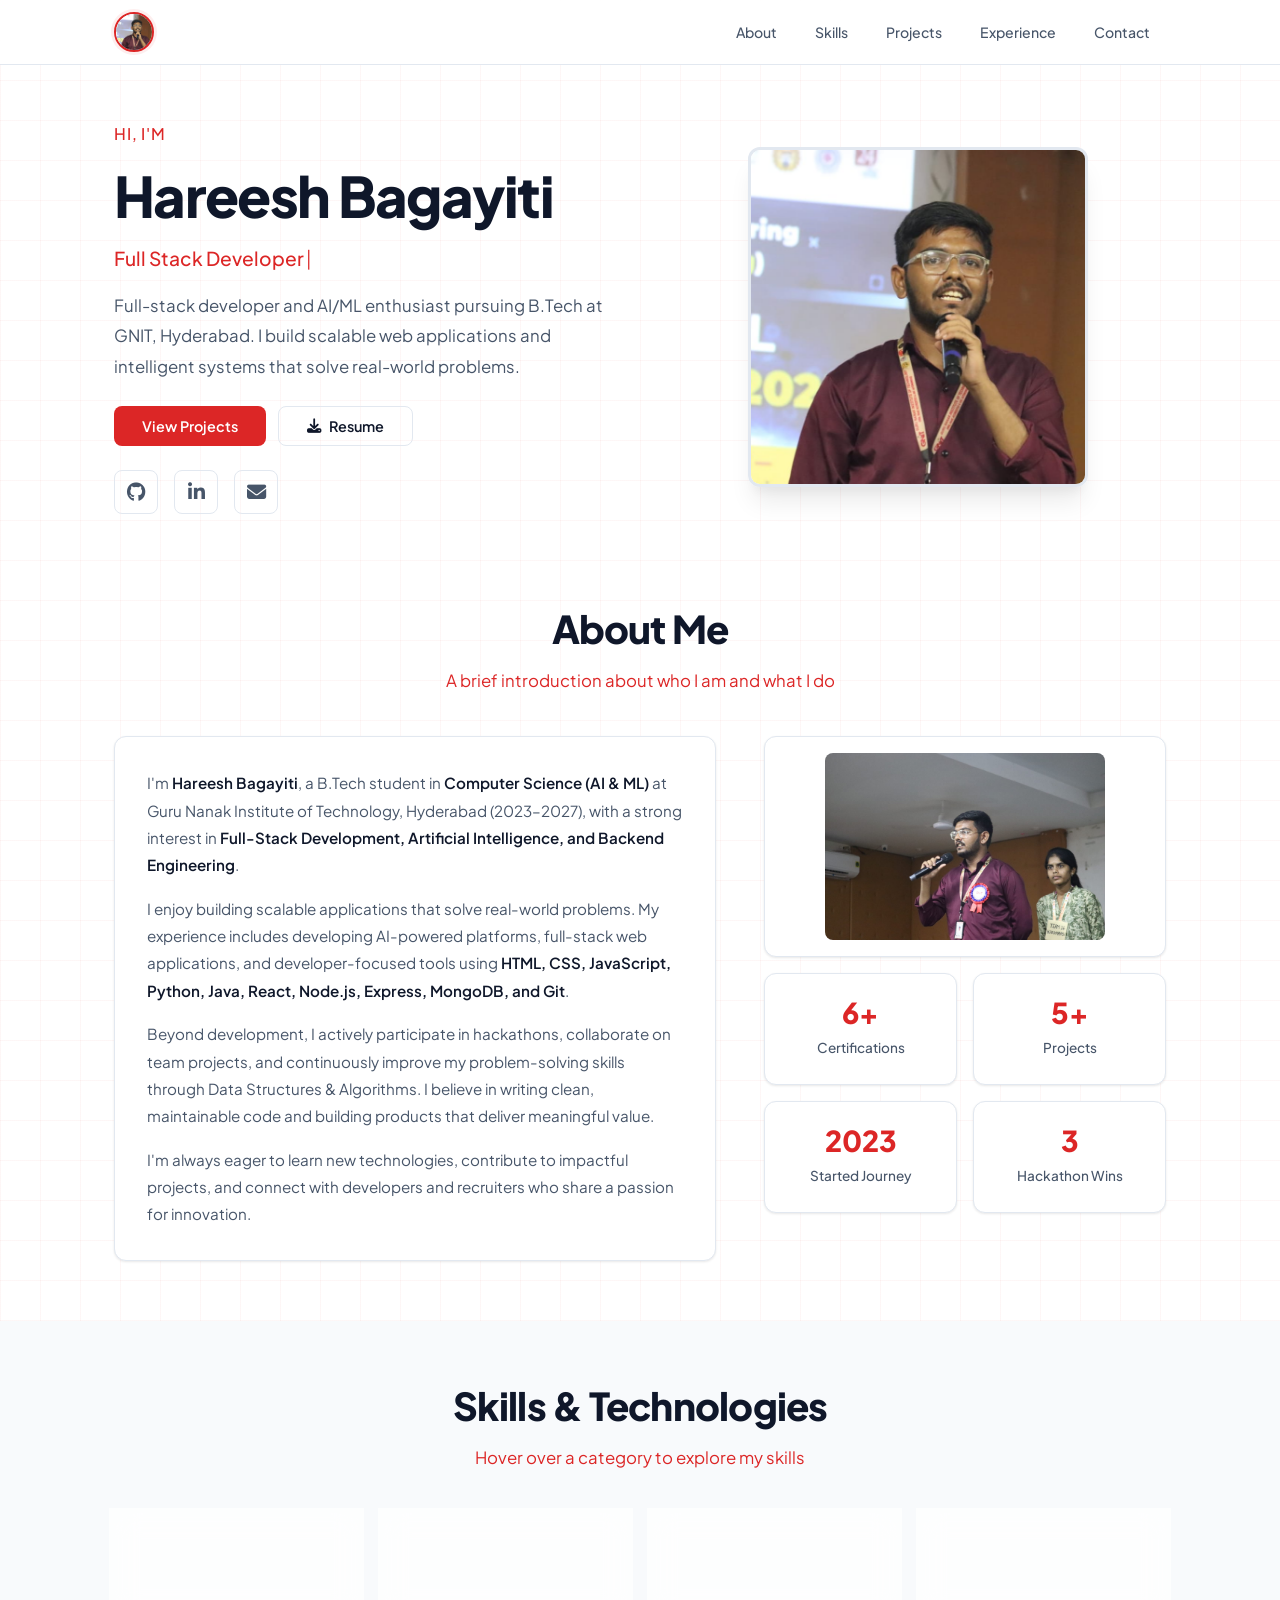
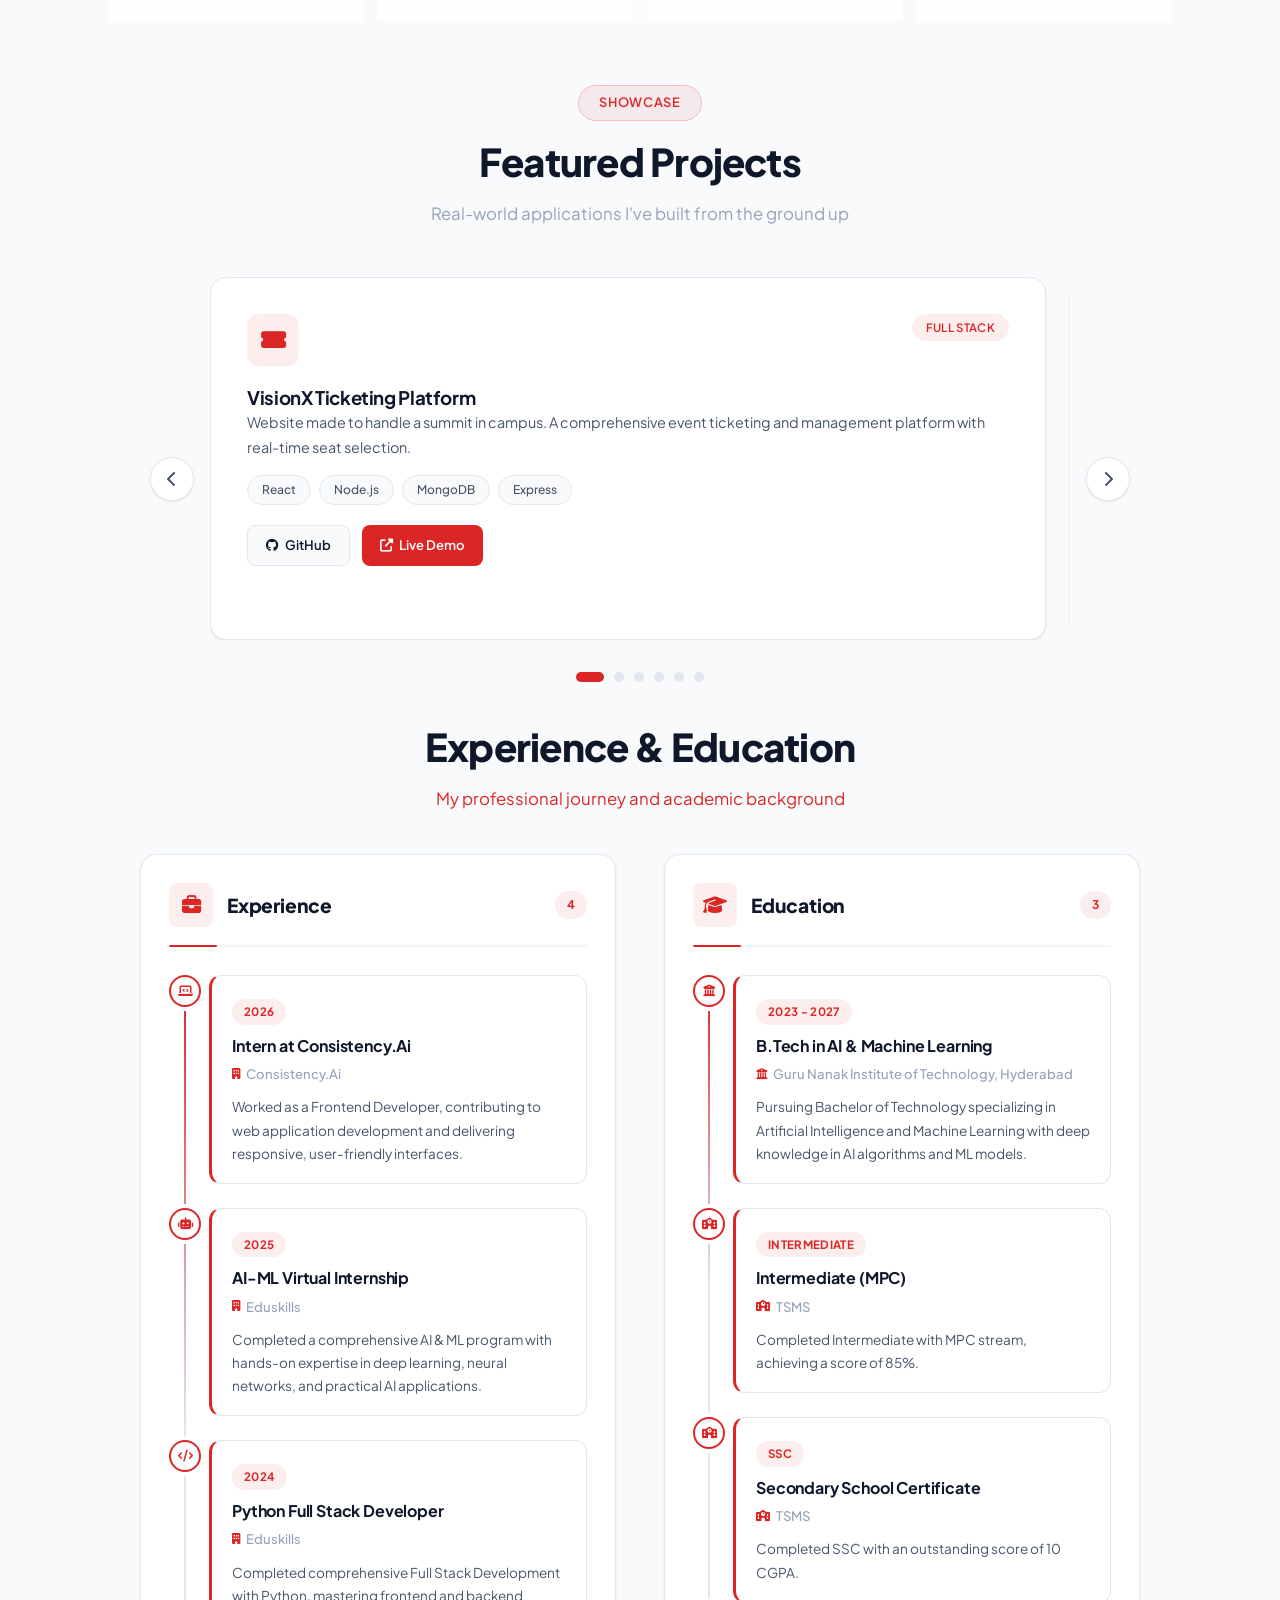
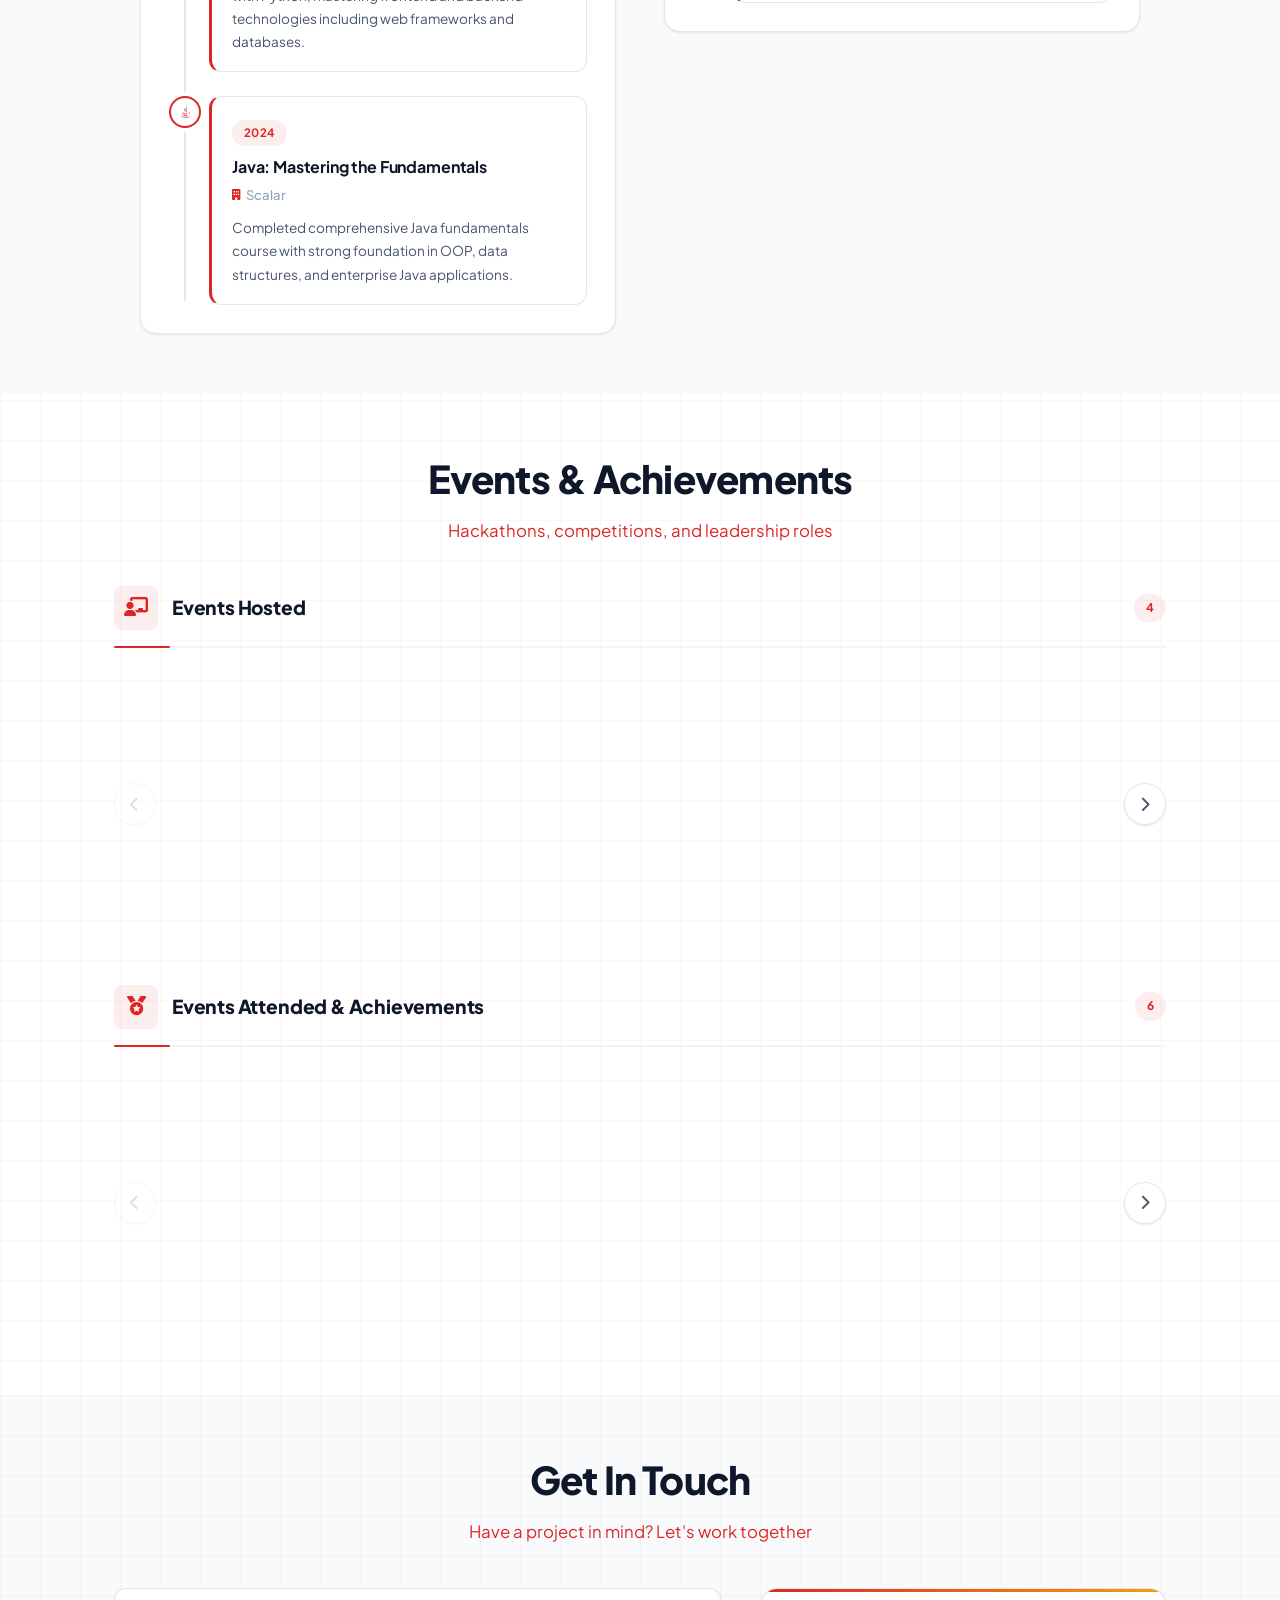
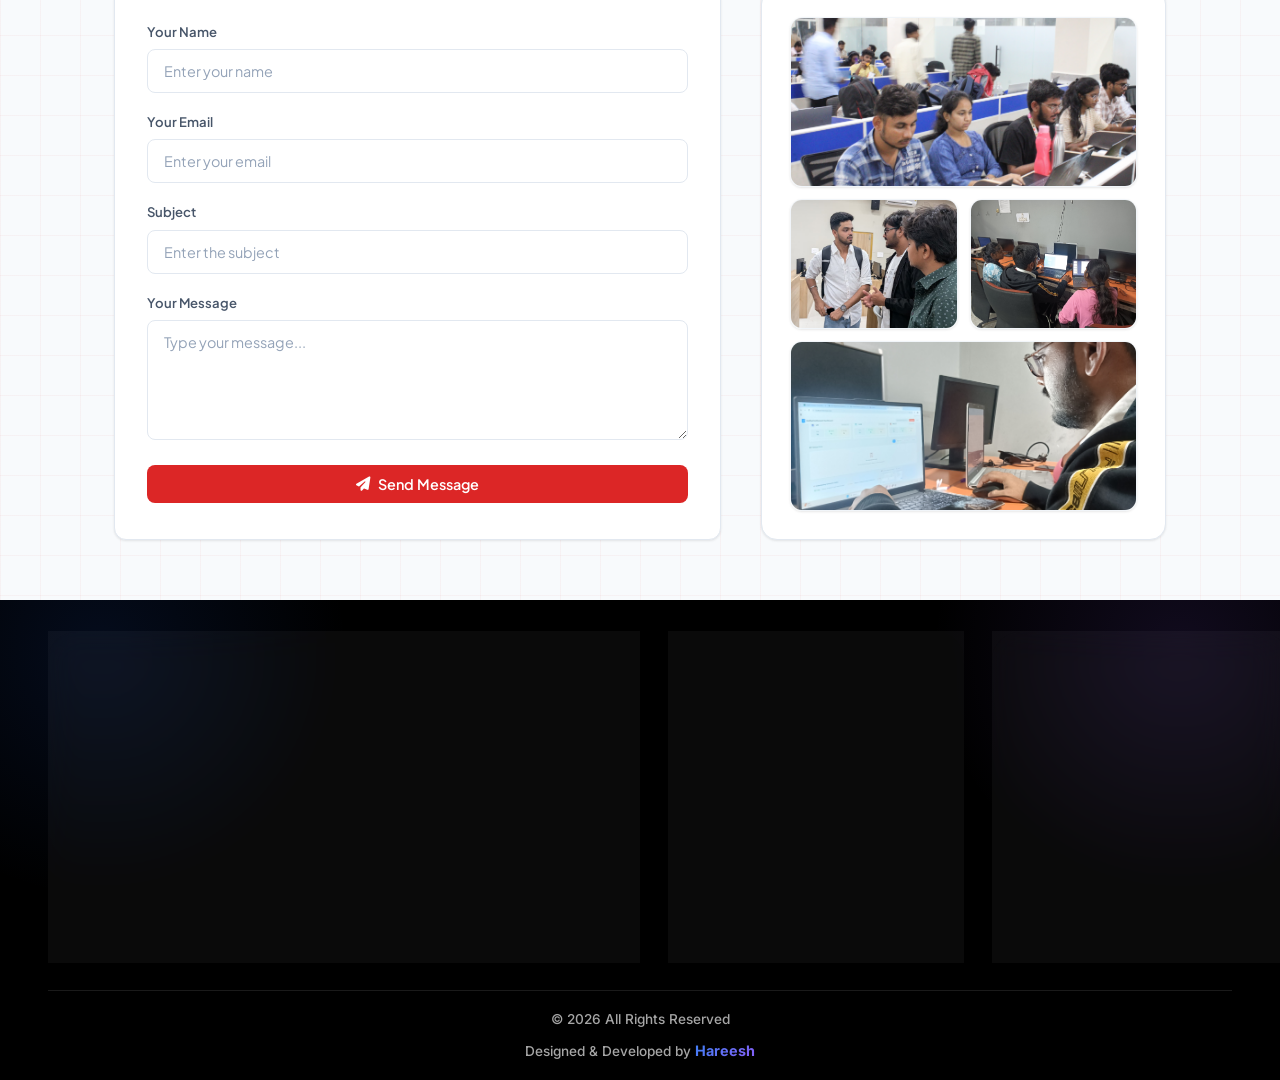
==== commit ef51dbf8: "done with site" ====
--- a/index.html
+++ b/index.html
@@ -26,7 +26,9 @@
     <!-- Navigation -->
     <nav class="navbar" role="navigation" aria-label="Main navigation">
         <div class="nav-container">
-            <a href="#home" class="nav-logo">HB</a>
+            <a href="#home" class="nav-logo">
+                <img src="hareesh-photo.jpeg" alt="Hareesh Bagayiti" class="nav-logo-img">
+            </a>
             <ul class="nav-menu" id="navMenu">
                 <li><a href="#about" class="nav-link">About</a></li>
                 <li><a href="#skills" class="nav-link">Skills</a></li>
--- a/style.css
+++ b/style.css
@@ -133,10 +133,28 @@
     letter-spacing: -0.03em;
     text-decoration: none;
     padding: 8px 0;
+    display: flex;
+    align-items: center;
 }
 
 .nav-logo:hover {
     color: var(--primary);
+}
+
+.nav-logo-img {
+    width: 40px;
+    height: 40px;
+    border-radius: 50%;
+    object-fit: cover;
+    border: 2px solid var(--primary);
+    transition: all var(--transition-slow);
+    box-shadow: 0 0 0 3px var(--primary-bg);
+}
+
+.nav-logo:hover .nav-logo-img {
+    border-color: var(--primary-dark);
+    transform: scale(1.05);
+    box-shadow: 0 0 0 3px var(--primary-bg), 0 4px 12px rgba(220, 38, 38, 0.2);
 }
 
 .nav-menu {
@@ -338,11 +356,12 @@
 .hero-image-wrapper {
     width: 340px;
     height: 340px;
-    border-radius: 50%;
+    border-radius: 12px;
     overflow: hidden;
     border: 3px solid var(--border);
     box-shadow: var(--shadow-xl);
     transition: all var(--transition-slow);
+    position: relative;
 }
 
 .hero-image-wrapper:hover {
@@ -354,6 +373,41 @@
     width: 100%;
     height: 100%;
     object-fit: cover;
+}
+
+/* Scanning line effect */
+.hero-image-wrapper::after {
+    content: '';
+    position: absolute;
+    left: 0;
+    right: 0;
+    top: -10%;
+    height: 3px;
+    background: linear-gradient(90deg, transparent, var(--primary), transparent);
+    box-shadow: 0 0 12px var(--primary), 0 0 24px var(--primary);
+    animation: scan-line 3s ease-in-out infinite;
+    z-index: 2;
+}
+
+@keyframes scan-line {
+    0% {
+        top: -10%;
+        opacity: 0;
+    }
+    10% {
+        opacity: 1;
+    }
+    50% {
+        top: 100%;
+        opacity: 1;
+    }
+    60% {
+        opacity: 0;
+    }
+    100% {
+        top: -10%;
+        opacity: 0;
+    }
 }
 
 /* ---------- Buttons ---------- */
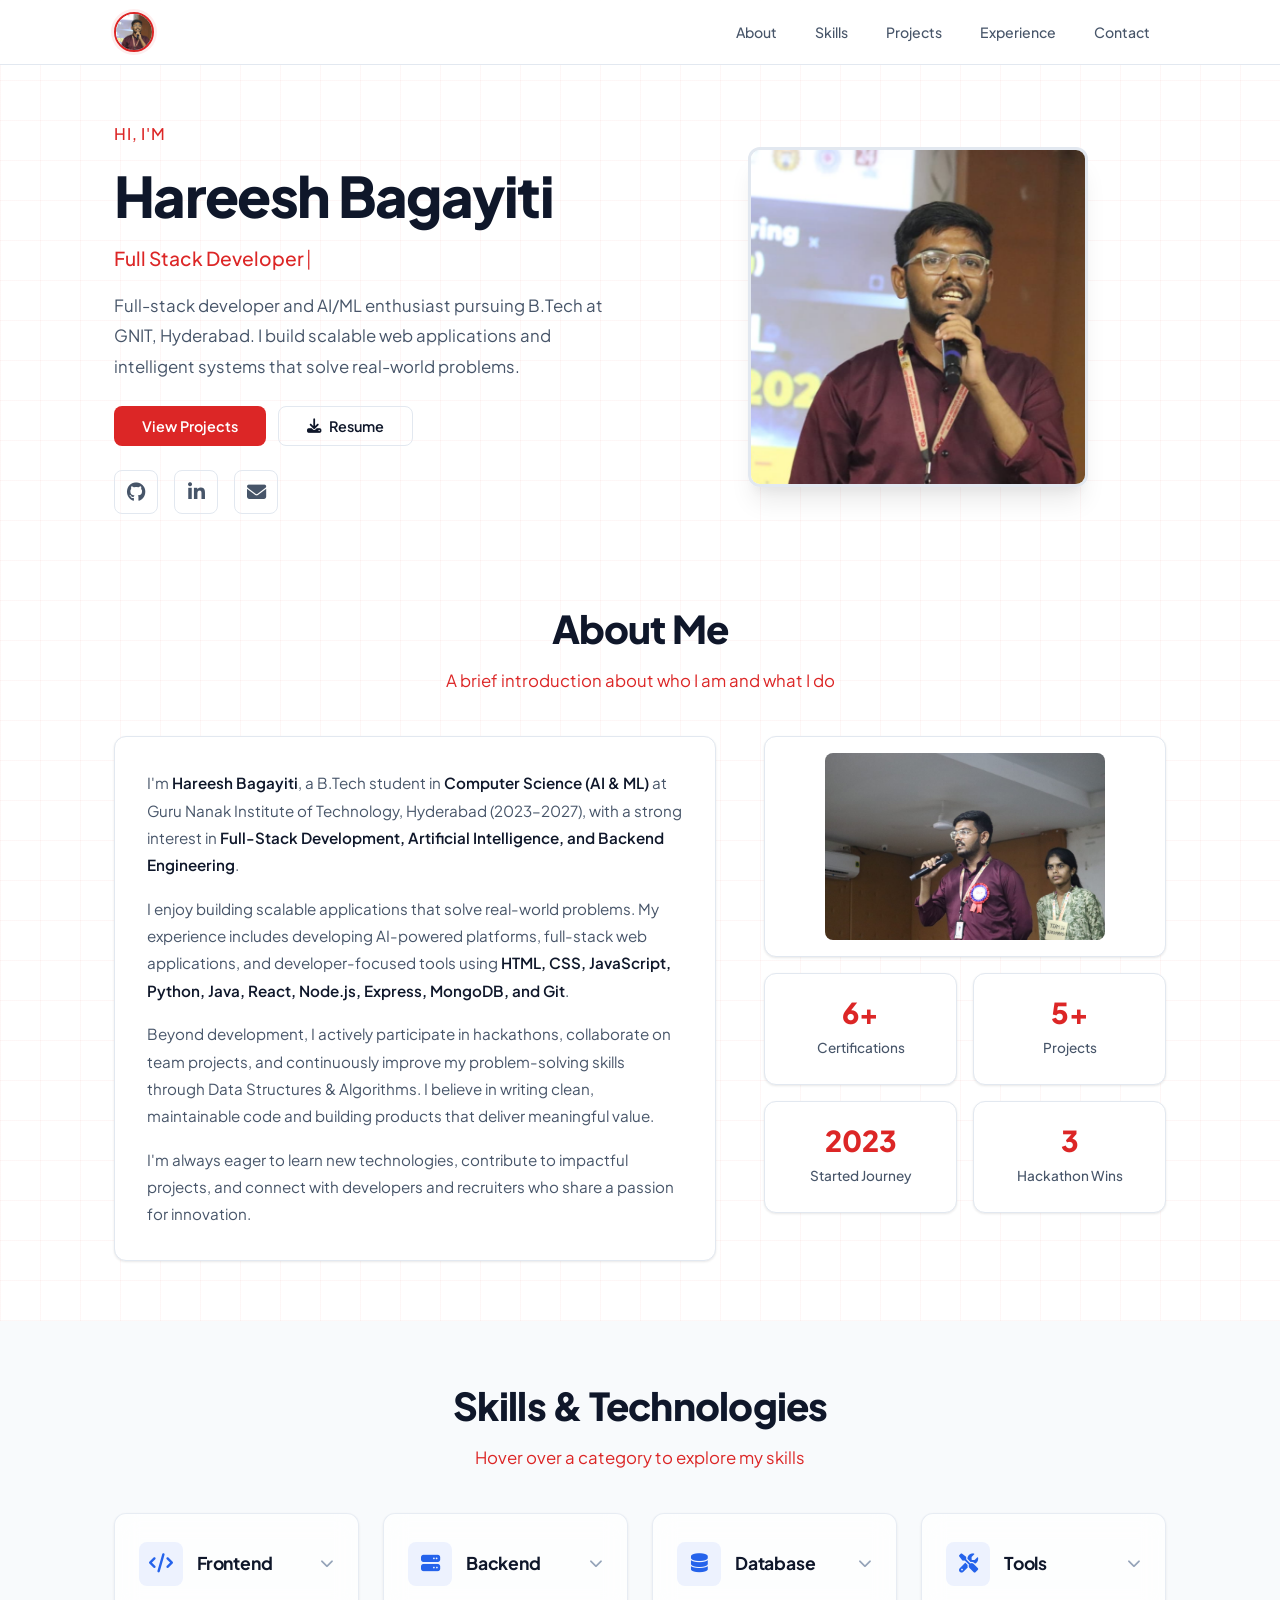
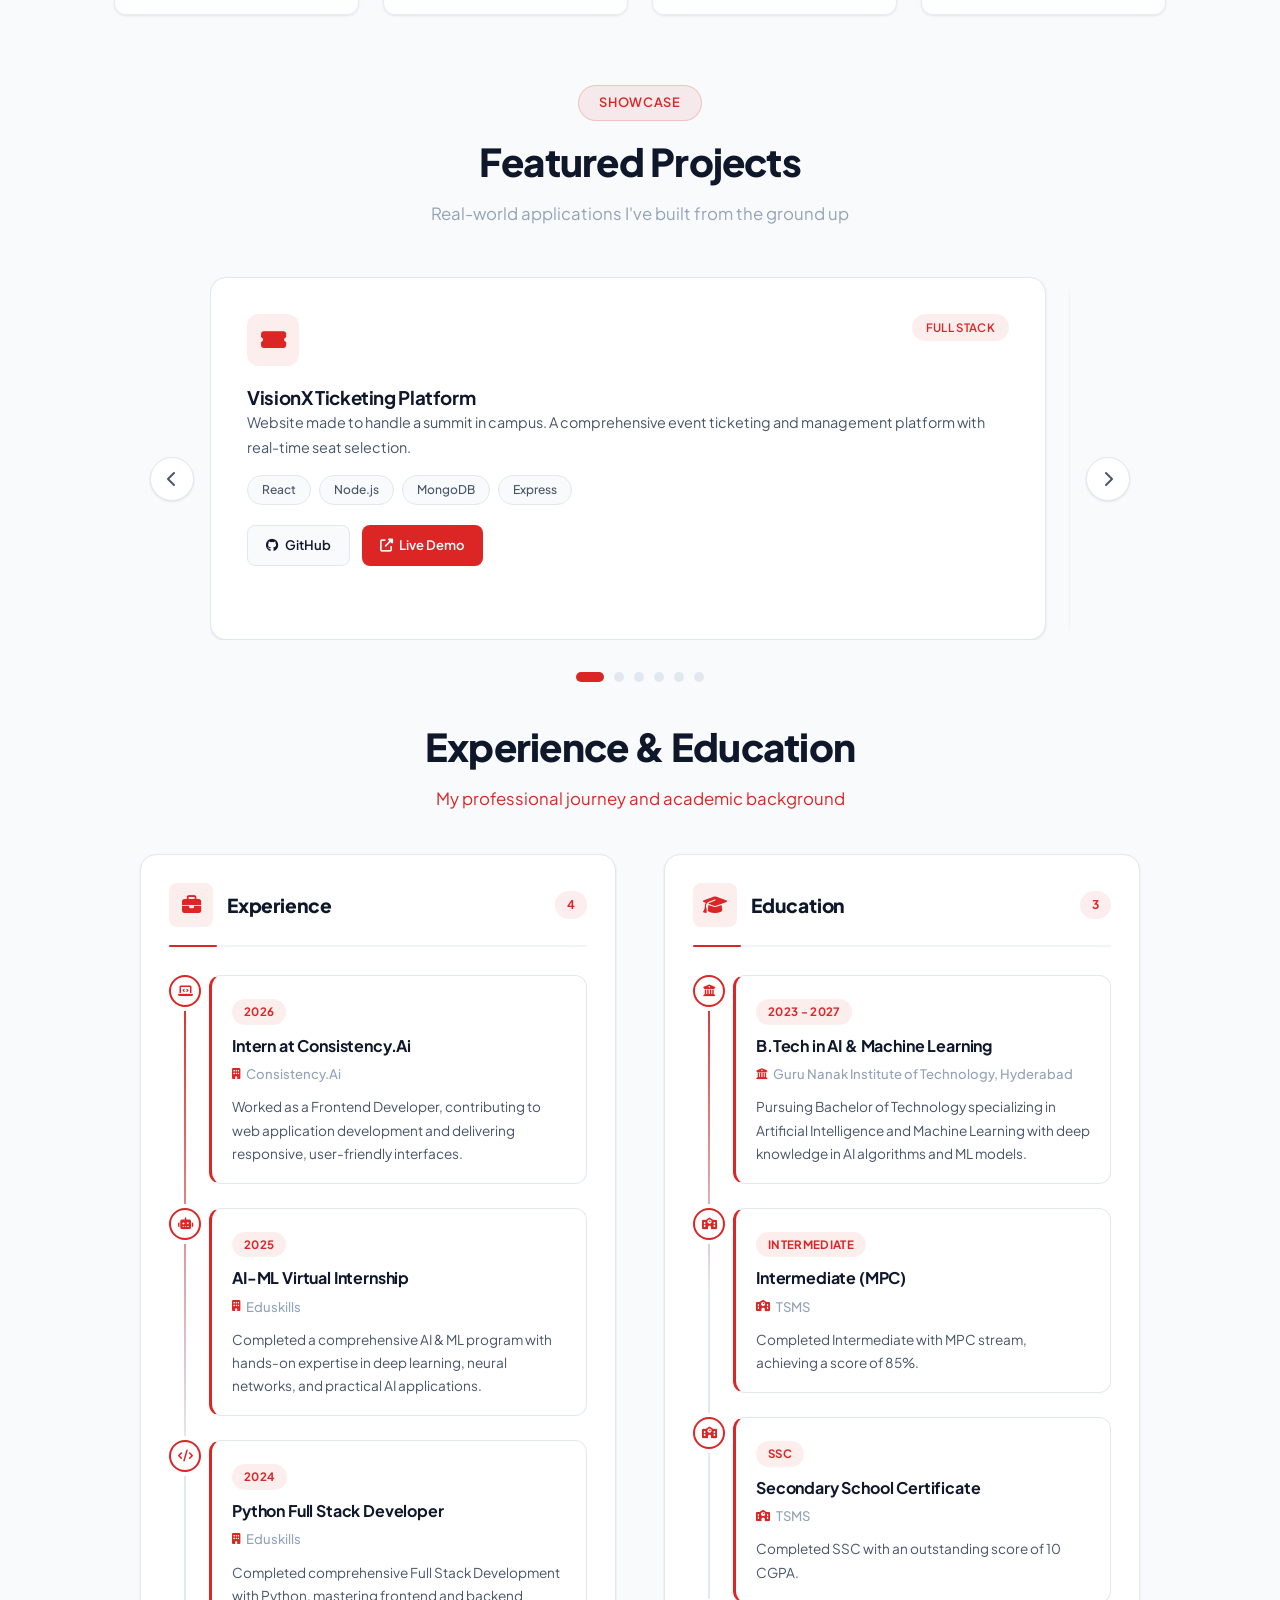
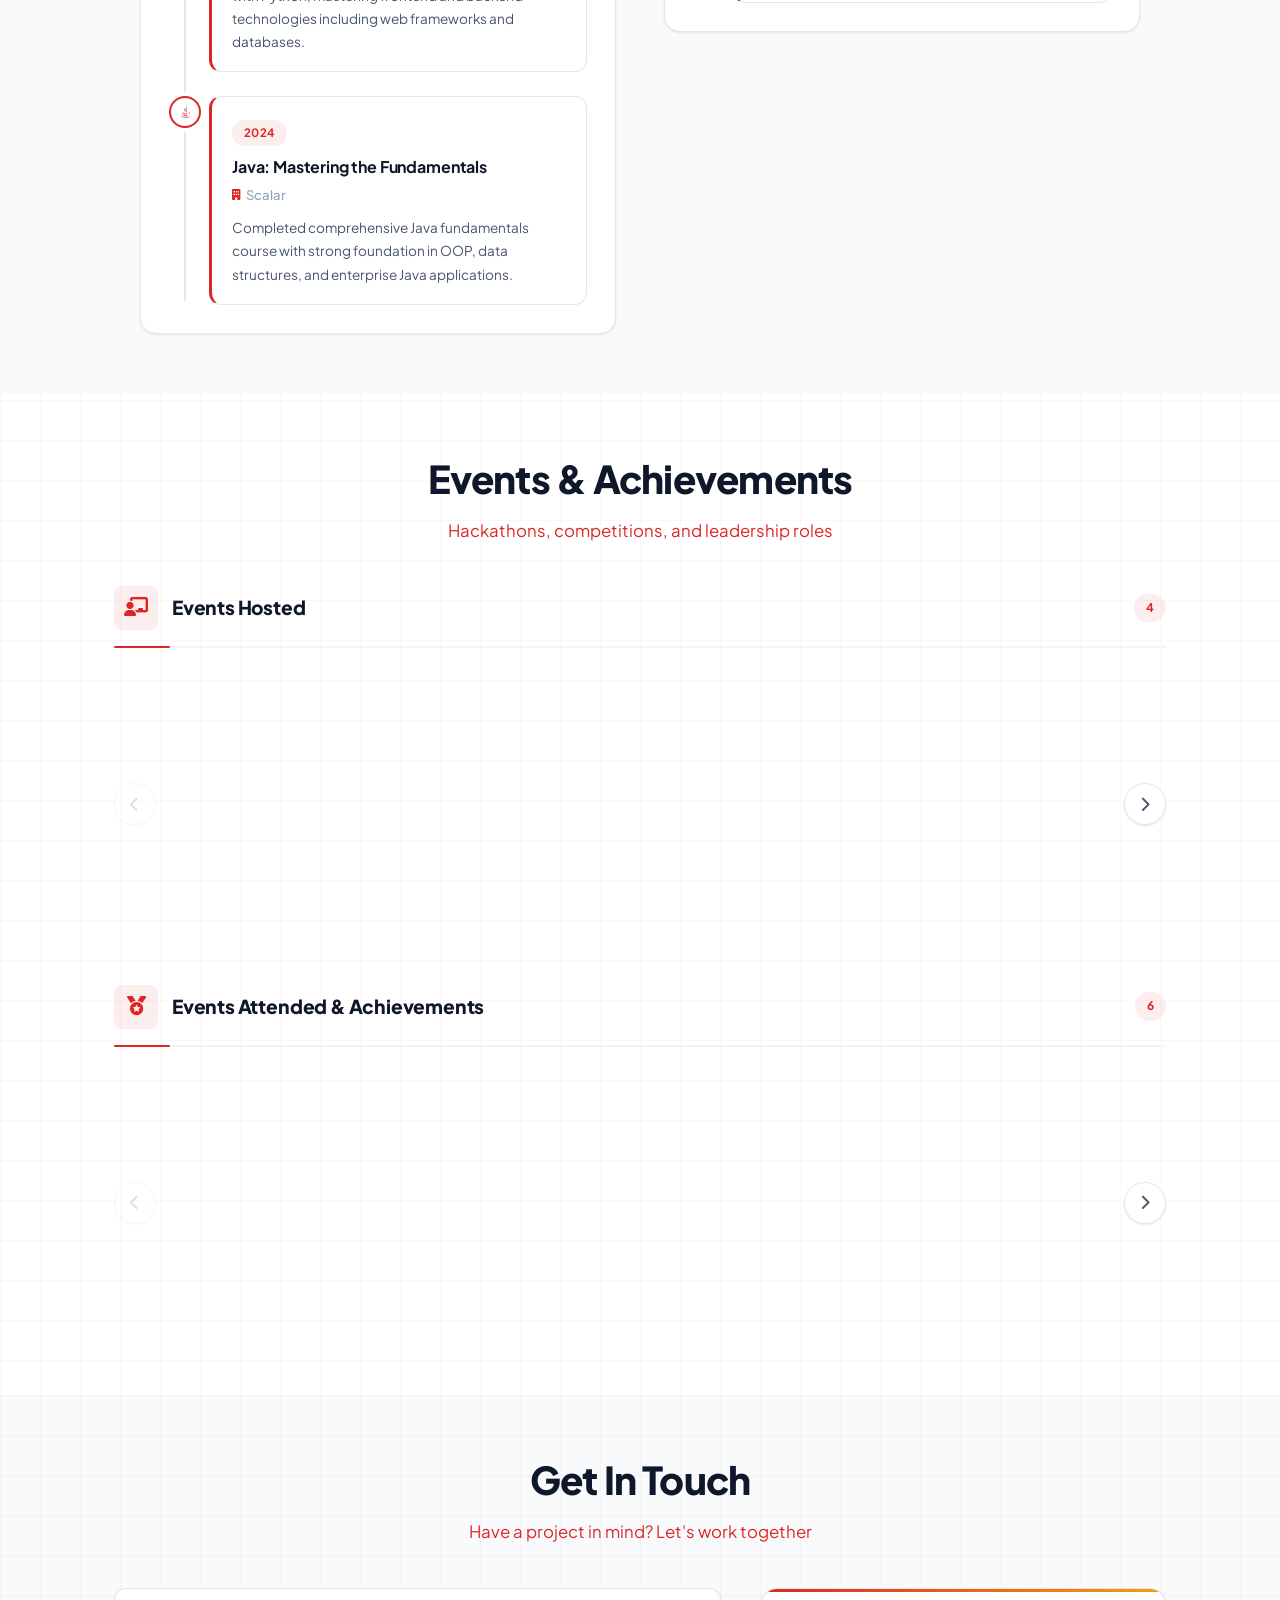
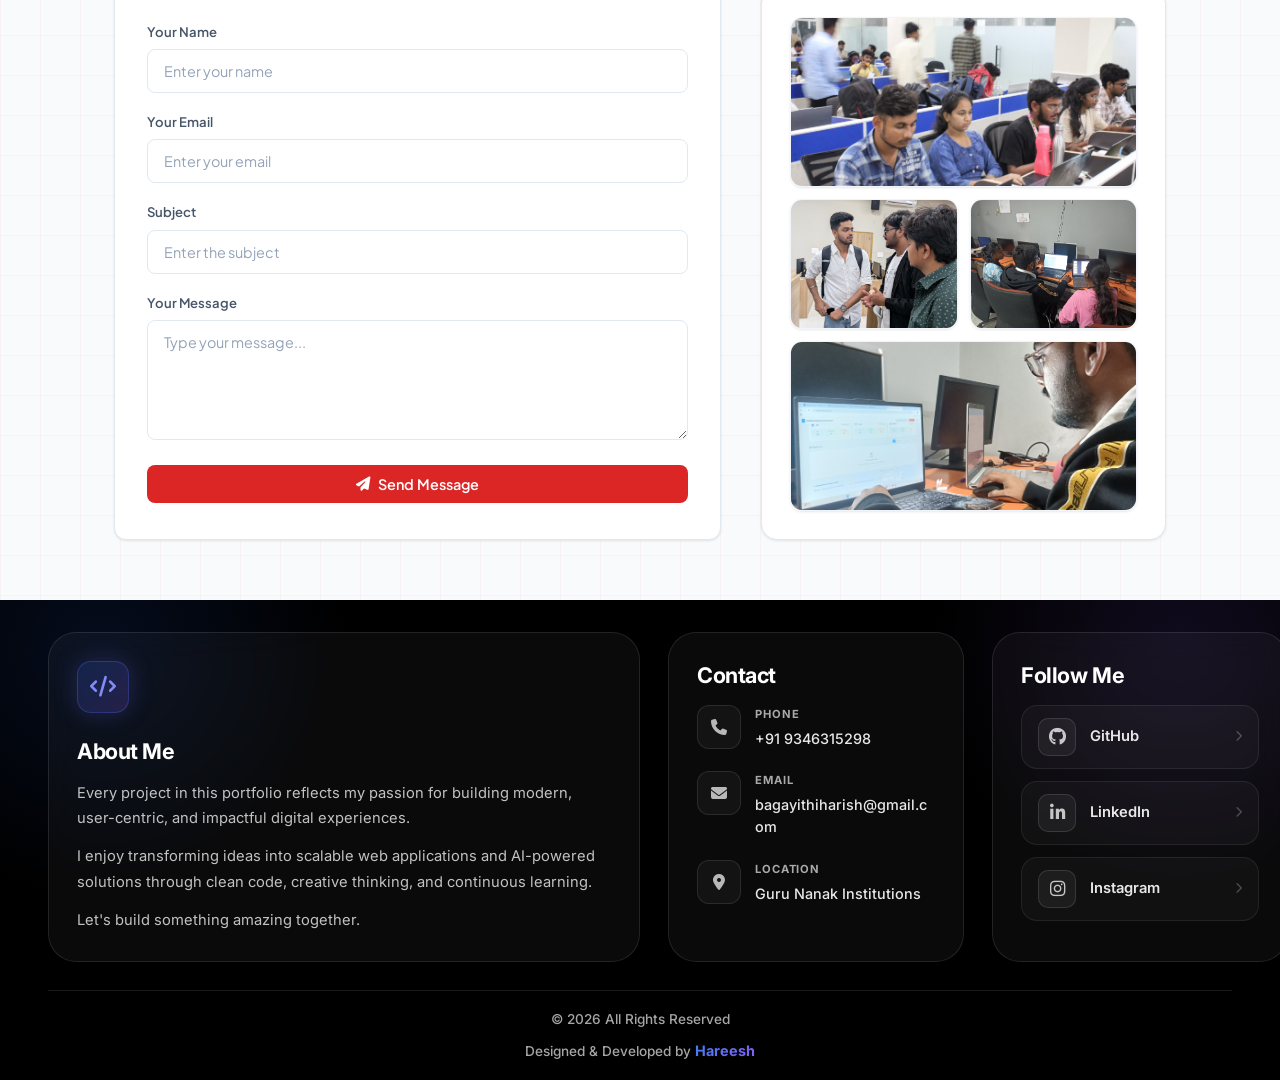
==== commit be18686e: "sucessfully completed the site" ====
--- a/index.html
+++ b/index.html
@@ -14,6 +14,7 @@
     <meta property="og:url" content="https://hareesshp.github.io/PORTFOLIO-SITE/">
     
     <title>Hareesh Bagayiti | Full Stack Developer</title>
+    <link rel="icon" type="image/svg+xml" href="favicon.svg">
     <link rel="canonical" href="https://hareesshp.github.io/PORTFOLIO-SITE/">
     <link rel="stylesheet" href="style.css">
     <link rel="stylesheet" href="https://cdnjs.cloudflare.com/ajax/libs/font-awesome/6.5.0/css/all.min.css">
